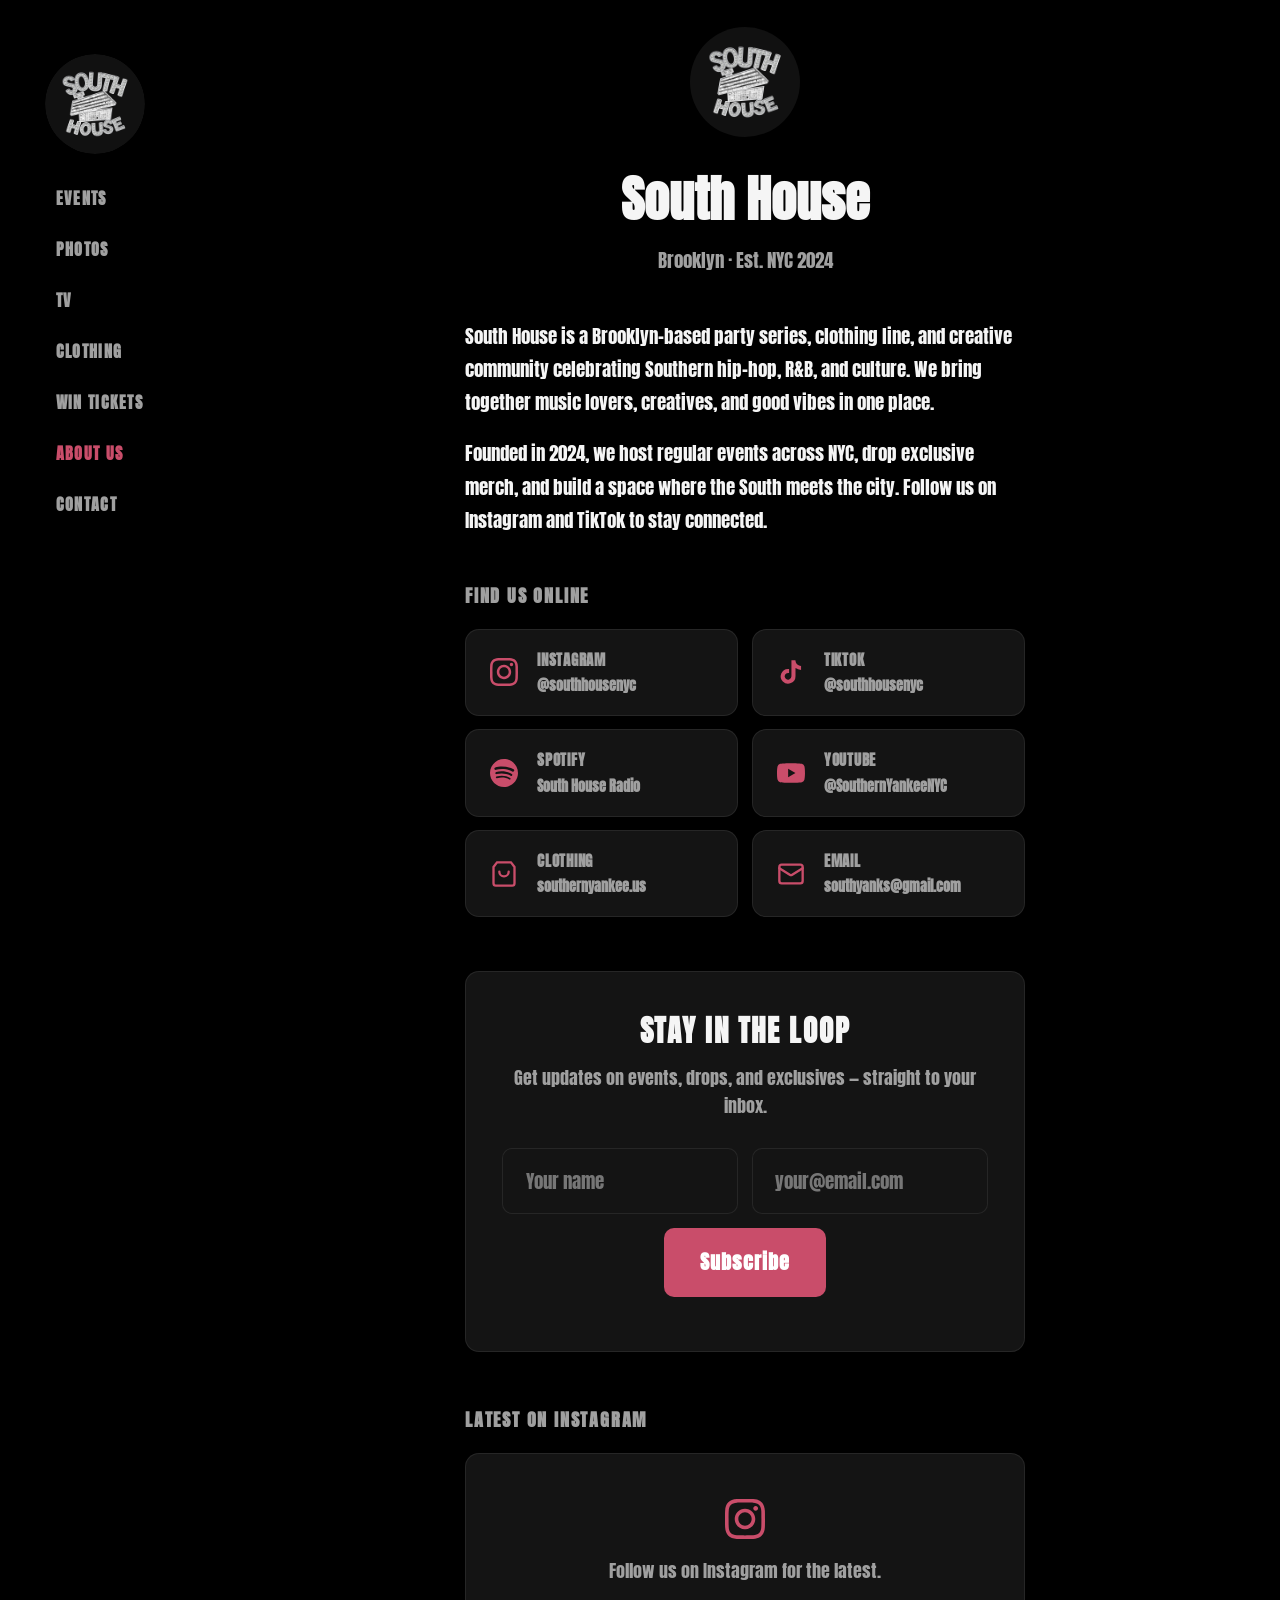
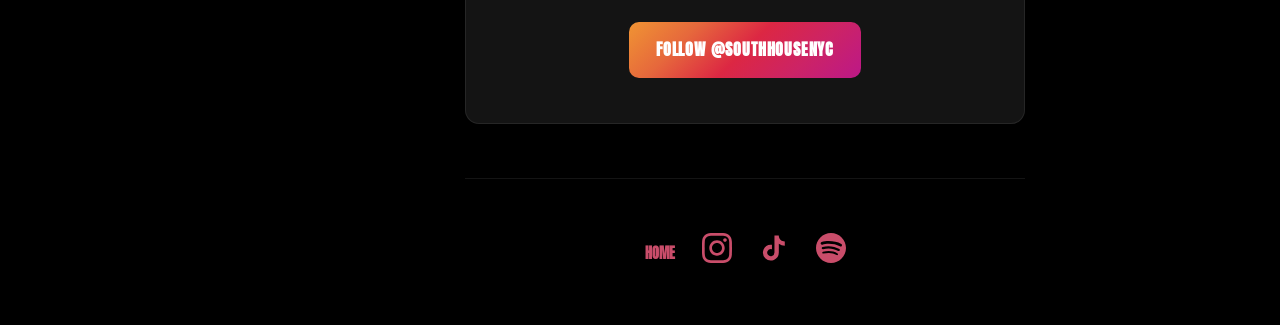
==== about.html @ 0a76943e "Add background video and working Instagram feed to about page" ====
<!DOCTYPE html>
<html lang="en">
<head>
  <meta charset="UTF-8">
  <meta name="viewport" content="width=device-width, initial-scale=1.0">
  <title>About Us — South House</title>
  <link rel="stylesheet" href="styles.css">
  <link rel="preconnect" href="https://fonts.googleapis.com">
  <link rel="preconnect" href="https://fonts.gstatic.com" crossorigin>
  <link href="https://fonts.googleapis.com/css2?family=Anton&display=swap" rel="stylesheet">
  <style>
    /* ── Video Background ── */
    #bg-video {
      position: fixed;
      top: 0;
      left: 0;
      width: 100%;
      height: 100%;
      object-fit: cover;
      z-index: -1;
      opacity: 0.4; /* Slightly dimmed for readability */
    }

    /* ── About page extras ─────────────────────────────────── */
    .about-hero {
      text-align: center;
      margin-bottom: 2.5rem;
    }

    .about-hero-logo {
      width: 110px;
      height: 110px;
      border-radius: 50%;
      object-fit: contain;
      background: #111;
      display: block;
      margin: 0 auto 1.25rem;
    }

    .about-hero-title {
      font-family: 'Anton', monospace;
      font-size: clamp(2rem, 6vw, 2.75rem);
      font-weight: 800;
      color: var(--text);
      margin: 0 0 0.35rem;
    }

    .about-hero-sub {
      font-size: 1.05rem;
      color: var(--text-muted);
      margin: 0;
    }

    /* Social links grid */
    .social-grid {
      display: grid;
      grid-template-columns: 1fr 1fr;
      gap: 0.75rem;
      margin-bottom: 2.5rem;
    }

    .social-card {
      display: flex;
      align-items: center;
      gap: 0.85rem;
      background: var(--card);
      border: 1px solid var(--border);
      border-radius: var(--radius);
      padding: 1rem 1.1rem;
      text-decoration: none;
      color: var(--text);
      transition: background 0.2s, border-color 0.2s, box-shadow 0.2s;
    }

    .social-card:hover {
      background: var(--card-hover);
      border-color: rgba(201, 77, 106, 0.3);
      box-shadow: var(--shadow-hover);
    }

    .social-card__icon {
      flex-shrink: 0;
      width: 36px;
      height: 36px;
      display: flex;
      align-items: center;
      justify-content: center;
      color: var(--accent);
    }

    .social-card__label {
      font-family: 'Anton', monospace;
      font-size: 0.85rem;
      font-weight: 800;
      letter-spacing: 0.05em;
      text-transform: uppercase;
      display: block;
      margin-bottom: 0.1rem;
    }

    .social-card__handle {
      font-size: 0.8rem;
      color: var(--text-muted);
      display: block;
    }

    /* About copy */
    .about-copy {
      margin-bottom: 2.5rem;
    }

    .about-copy p {
      font-size: 1.05rem;
      line-height: 1.75;
      color: var(--text);
      margin: 0 0 1rem;
    }

    /* Instagram feed section */
    .ig-section {
      margin-bottom: 3rem;
    }

    .ig-section-title {
      font-family: 'Anton', monospace;
      font-size: 1rem;
      font-weight: 700;
      text-transform: uppercase;
      letter-spacing: 0.1em;
      color: var(--text-muted);
      margin: 0 0 1rem;
    }

    /* Grid of Instagram post embeds */
    .ig-grid {
      display: grid;
      grid-template-columns: repeat(2, 1fr);
      gap: 1rem;
    }

    .ig-post-wrap {
      background: var(--card);
      border: 1px solid var(--border);
      border-radius: var(--radius);
      overflow: hidden;
      transition: box-shadow 0.2s, transform 0.15s;
    }

    .ig-post-wrap:hover {
      box-shadow: var(--shadow-hover);
      transform: translateY(-2px);
    }

    /* Instagram blockquote embed override */
    .ig-post-wrap .instagram-media {
      margin: 0 !important;
      min-width: unset !important;
      width: 100% !important;
      border: none !important;
      border-radius: 0 !important;
      box-shadow: none !important;
      background: transparent !important;
    }

    /* Fallback CTA if embeds don't load */
    .ig-fallback {
      display: flex;
      flex-direction: column;
      align-items: center;
      justify-content: center;
      gap: 1rem;
      padding: 2.5rem 1rem;
      text-align: center;
      background: var(--card);
      border: 1px solid var(--border);
      border-radius: var(--radius);
    }

    .ig-fallback p {
      color: var(--text-muted);
      font-size: 1rem;
      margin: 0;
    }

    .ig-follow-btn {
      display: inline-flex;
      align-items: center;
      gap: 0.5rem;
      background: linear-gradient(135deg, #f09433, #e6683c, #dc2743, #cc2366, #bc1888);
      color: #fff;
      font-family: 'Anton', monospace;
      font-size: 0.9rem;
      font-weight: 800;
      letter-spacing: 0.05em;
      text-transform: uppercase;
      text-decoration: none;
      padding: 0.85rem 1.5rem;
      border-radius: 10px;
      transition: opacity 0.2s, transform 0.15s;
    }

    .ig-follow-btn:hover {
      opacity: 0.9;
      transform: translateY(-1px);
    }

    @media (max-width: 500px) {
      .social-grid {
        grid-template-columns: 1fr;
      }
      .ig-grid {
        grid-template-columns: 1fr;
      }
    }
  </style>
</head>
<body>

  <video id="bg-video" autoplay muted loop playsinline>
    <source src="entrance-video-web.mp4" type="video/mp4">
  </video>

  <!-- ── MOBILE BOTTOM NAV ─────────────────────────────────── -->
  <nav class="mobile-nav" aria-label="Main navigation">
    <a href="events.html#tickets">EVENTS</a>
    <a href="https://www.southernyankee.us/" target="_blank" rel="noopener">PHOTOS</a>
    <a href="https://www.youtube.com/@SouthernYankeeNYC" target="_blank" rel="noopener">TV</a>
    <a href="https://www.southernyankee.us/shop" target="_blank" rel="noopener">CLOTHING</a>
    <a href="home.html">WIN TICKETS</a>
    <a href="about.html">ABOUT US</a>
    <a href="mailto:southyanks@gmail.com">CONTACT</a>
  </nav>

  <div class="layout">

    <!-- ── SIDEBAR (desktop) ─────────────────────────────────── -->
    <aside class="sidebar">
      <header class="logo-header">
        <a href="home.html" class="logo-spin-link" aria-label="South House">
          <span class="logo-face logo-front"><img src="assets/sh-logo-diamond.png" alt="" class="avatar" width="100" height="100" loading="lazy"></span>
          <span class="logo-face logo-back"><img src="assets/sh-logo-diamond.png" alt="" class="avatar" width="100" height="100" loading="lazy"></span>
        </a>
      </header>
      <nav class="side-nav">
        <a href="events.html#tickets">EVENTS</a>
        <a href="https://www.southernyankee.us/" target="_blank" rel="noopener">PHOTOS</a>
        <a href="https://www.youtube.com/@SouthernYankeeNYC" target="_blank" rel="noopener">TV</a>
        <a href="https://www.southernyankee.us/shop" target="_blank" rel="noopener">CLOTHING</a>
        <a href="home.html">WIN TICKETS</a>
        <a href="about.html" style="color:var(--accent)">ABOUT US</a>
        <a href="mailto:southyanks@gmail.com">CONTACT</a>
      </nav>
    </aside>

    <!-- ── MAIN CONTENT ──────────────────────────────────────── -->
    <div class="main-content">
      <main class="page">

        <!-- Hero -->
        <div class="about-hero">
          <img src="assets/sh-logo-diamond.png" alt="South House" class="about-hero-logo">
          <h1 class="about-hero-title">South House</h1>
          <p class="about-hero-sub">Brooklyn · Est. NYC 2024</p>
        </div>

        <!-- About copy -->
        <section class="about-copy">
          <p>South House is a Brooklyn-based party series, clothing line, and creative community celebrating Southern hip-hop, R&amp;B, and culture. We bring together music lovers, creatives, and good vibes in one place.</p>
          <p>Founded in 2024, we host regular events across NYC, drop exclusive merch, and build a space where the South meets the city. Follow us on Instagram and TikTok to stay connected.</p>
        </section>

        <!-- Social links -->
        <section class="ig-section">
          <h2 class="ig-section-title">Find Us Online</h2>
          <div class="social-grid">

            <a href="https://www.instagram.com/southhousenyc/" target="_blank" rel="noopener" class="social-card">
              <span class="social-card__icon">
                <svg viewBox="0 0 24 24" fill="currentColor" width="28" height="28"><path d="M12 2.163c3.204 0 3.584.012 4.85.07 3.252.148 4.771 1.691 4.919 4.919.058 1.265.069 1.645.069 4.849 0 3.205-.012 3.584-.069 4.849-.149 3.225-1.664 4.771-4.919 4.919-1.266.058-1.644.07-4.85.07-3.204 0-3.584-.012-4.849-.07-3.26-.149-4.771-1.699-4.919-4.92-.058-1.265-.07-1.644-.07-4.849 0-3.204.013-3.583.07-4.849.149-3.227 1.664-4.771 4.919-4.919 1.266-.057 1.645-.069 4.849-.069zm0-2.163c-3.259 0-3.667.014-4.947.072-4.358.2-6.78 2.618-6.98 6.98-.059 1.281-.073 1.689-.073 4.948 0 3.259.014 3.668.072 4.948.2 4.358 2.618 6.78 6.98 6.98 1.281.058 1.689.072 4.948.072 3.259 0 3.668-.014 4.948-.072 4.354-.2 6.782-2.618 6.979-6.98.059-1.28.073-1.689.073-4.948 0-3.259-.014-3.667-.072-4.947-.196-4.354-2.617-6.78-6.979-6.98-1.281-.059-1.69-.073-4.949-.073zm0 5.838c-3.403 0-6.162 2.759-6.162 6.162s2.759 6.163 6.162 6.163 6.162-2.759 6.162-6.163c0-3.403-2.759-6.162-6.162-6.162zm0 10.162c-2.209 0-4-1.79-4-4 0-2.209 1.791-4 4-4s4 1.791 4 4c0 2.21-1.791 4-4 4zm6.406-11.845c-.796 0-1.441.645-1.441 1.44s.645 1.44 1.441 1.44c.795 0 1.439-.645 1.439-1.44s-.644-1.44-1.439-1.44z"/></svg>
              </span>
              <span>
                <span class="social-card__label">Instagram</span>
                <span class="social-card__handle">@southhousenyc</span>
              </span>
            </a>

            <a href="https://www.tiktok.com/@southhousenyc" target="_blank" rel="noopener" class="social-card">
              <span class="social-card__icon">
                <svg viewBox="0 0 24 24" fill="currentColor" width="28" height="28"><path d="M19.59 6.69a4.83 4.83 0 0 1-3.77-4.25V2h-3.45v13.67a2.89 2.89 0 0 1-5.2 1.74 2.89 2.89 0 0 1 2.31-4.64 2.93 2.93 0 0 1 .88.13V9.4a6.84 6.84 0 0 0-1-.05A6.33 6.33 0 0 0 5 20.1a6.34 6.34 0 0 0 10.86-4.43v-7a8.16 8.16 0 0 0 4.77 1.52v-3.4a4.85 4.85 0 0 1-1-.1z"/></svg>
              </span>
              <span>
                <span class="social-card__label">TikTok</span>
                <span class="social-card__handle">@southhousenyc</span>
              </span>
            </a>

            <a href="https://open.spotify.com/playlist/2k4YPonD9Z8ZdRkotVb87u" target="_blank" rel="noopener" class="social-card">
              <span class="social-card__icon">
                <svg viewBox="0 0 24 24" fill="currentColor" width="28" height="28"><path d="M12 0C5.4 0 0 5.4 0 12s5.4 12 12 12 12-5.4 12-12S18.66 0 12 0zm5.521 17.34c-.24.359-.66.48-1.021.24-2.82-1.74-6.36-2.101-10.561-1.141-.418.122-.779-.179-.899-.539-.12-.421.18-.78.54-.9 4.56-1.021 8.52-.6 11.64 1.32.42.18.479.659.301 1.02zm1.44-3.3c-.301.42-.841.6-1.262.3-3.239-1.98-8.159-2.58-11.939-1.38-.479.12-1.02-.12-1.14-.6-.12-.48.12-1.021.6-1.141C9.6 9.9 15 10.561 18.72 12.84c.361.181.54.78.241 1.2zm.12-3.36C15.24 8.4 8.82 8.16 5.16 9.301c-.6.179-1.2-.181-1.38-.721-.18-.601.18-1.2.72-1.381 4.26-1.26 11.28-1.02 15.721 1.621.539.3.719 1.02.419 1.56-.299.421-1.02.599-1.559.3z"/></svg>
              </span>
              <span>
                <span class="social-card__label">Spotify</span>
                <span class="social-card__handle">South House Radio</span>
              </span>
            </a>

            <a href="https://www.youtube.com/@SouthernYankeeNYC" target="_blank" rel="noopener" class="social-card">
              <span class="social-card__icon">
                <svg viewBox="0 0 24 24" fill="currentColor" width="28" height="28"><path d="M23.498 6.186a3.016 3.016 0 0 0-2.122-2.136C19.505 3.545 12 3.545 12 3.545s-7.505 0-9.377.505A3.017 3.017 0 0 0 .502 6.186C0 8.07 0 12 0 12s0 3.93.502 5.814a3.016 3.016 0 0 0 2.122 2.136c1.871.505 9.376.505 9.376.505s7.505 0 9.377-.505a3.015 3.015 0 0 0 2.122-2.136C24 15.93 24 12 24 12s0-3.93-.502-5.814zM9.545 15.568V8.432L15.818 12l-6.273 3.568z"/></svg>
              </span>
              <span>
                <span class="social-card__label">YouTube</span>
                <span class="social-card__handle">@SouthernYankeeNYC</span>
              </span>
            </a>

            <a href="https://www.southernyankee.us/shop" target="_blank" rel="noopener" class="social-card">
              <span class="social-card__icon">
                <svg viewBox="0 0 24 24" fill="currentColor" width="28" height="28"><path d="M6 2 3 6v14a2 2 0 0 0 2 2h14a2 2 0 0 0 2-2V6l-3-4zm0 0h12M16 10a4 4 0 0 1-8 0" stroke="currentColor" stroke-width="2" stroke-linecap="round" stroke-linejoin="round" fill="none"/></svg>
              </span>
              <span>
                <span class="social-card__label">Clothing</span>
                <span class="social-card__handle">southernyankee.us</span>
              </span>
            </a>

            <a href="mailto:southyanks@gmail.com" class="social-card">
              <span class="social-card__icon">
                <svg viewBox="0 0 24 24" fill="none" stroke="currentColor" stroke-width="2" stroke-linecap="round" stroke-linejoin="round" width="28" height="28"><rect width="20" height="16" x="2" y="4" rx="2"/><path d="m22 7-8.97 5.7a1.94 1.94 0 0 1-2.06 0L2 7"/></svg>
              </span>
              <span>
                <span class="social-card__label">Email</span>
                <span class="social-card__handle">southyanks@gmail.com</span>
              </span>
            </a>

          </div>
        </section>

        <!-- Email Signup for Updates -->
        <section class="about-signup-section">
          <h2 class="about-signup-title">Stay in the Loop</h2>
          <p class="about-signup-text">Get updates on events, drops, and exclusives — straight to your inbox.</p>
          <form class="about-signup-form" id="aboutSignupForm" novalidate>
            <div class="about-signup-row">
              <input class="signup-input" type="text" id="about-name" name="name" placeholder="Your name" required autocomplete="name">
              <input class="signup-input" type="email" id="about-email" name="email" placeholder="your@email.com" required autocomplete="email">
              <button class="signup-submit about-signup-btn" type="submit">Subscribe</button>
            </div>
          </form>
          <div id="about-signup-msg" role="alert" aria-live="polite" style="margin-top:1rem; font-size:1rem; font-weight:700; text-align:center;"></div>
        </section>

        <!-- Instagram Feed -->
        <section class="ig-section">
          <h2 class="ig-section-title">Latest on Instagram</h2>
          <div id="ig-feed-container">
            <!-- SnapWidget Embed -->
            <script src="https://snapwidget.com/js/snapwidget.js"></script>
            <iframe src="https://snapwidget.com/embed/1089201" class="snapwidget-widget" allowtransparency="true" frameborder="0" scrolling="no" style="border:none; overflow:hidden; width:100%; "></iframe>
          </div>
        </section>

        <footer class="about" id="about">
          <div class="footer-logos">
            <a href="home.html" class="footer-logo" aria-label="Home">
              <span style="font-family: 'Anton', monospace; font-size: 0.8rem; font-weight: 800;">HOME</span>
            </a>
            <a href="https://www.instagram.com/southhousenyc/?hl=en" class="footer-logo" target="_blank" rel="noopener" aria-label="Instagram @southhousenyc">
              <svg viewBox="0 0 24 24" fill="currentColor" width="30" height="30" aria-hidden="true"><path d="M12 2.163c3.204 0 3.584.012 4.85.07 3.252.148 4.771 1.691 4.919 4.919.058 1.265.069 1.645.069 4.849 0 3.205-.012 3.584-.069 4.849-.149 3.225-1.664 4.771-4.919 4.919-1.266.058-1.644.07-4.85.07-3.204 0-3.584-.012-4.849-.07-3.26-.149-4.771-1.699-4.919-4.92-.058-1.265-.07-1.644-.07-4.849 0-3.204.013-3.583.07-4.849.149-3.227 1.664-4.771 4.919-4.919 1.266-.057 1.645-.069 4.849-.069zm0-2.163c-3.259 0-3.667.014-4.947.072-4.358.2-6.78 2.618-6.98 6.98-.059 1.281-.073 1.689-.073 4.948 0 3.259.014 3.668.072 4.948.2 4.358 2.618 6.78 6.98 6.98 1.281.058 1.689.072 4.948.072 3.259 0 3.668-.014 4.948-.072 4.354-.2 6.782-2.618 6.979-6.98.059-1.28.073-1.689.073-4.948 0-3.259-.014-3.667-.072-4.947-.196-4.354-2.617-6.78-6.979-6.98-1.281-.059-1.69-.073-4.949-.073zm0 5.838c-3.403 0-6.162 2.759-6.162 6.162s2.759 6.163 6.162 6.163 6.162-2.759 6.162-6.163c0-3.403-2.759-6.162-6.162-6.162zm0 10.162c-2.209 0-4-1.79-4-4 0-2.209 1.791-4 4-4s4 1.791 4 4c0 2.21-1.791 4-4 4zm6.406-11.845c-.796 0-1.441.645-1.441 1.44s.645 1.44 1.441 1.44c.795 0 1.439-.645 1.439-1.44s-.644-1.44-1.439-1.44z"/></svg>
            </a>
            <a href="https://www.tiktok.com/@southhousenyc" class="footer-logo" target="_blank" rel="noopener" aria-label="TikTok @southhousenyc">
              <svg viewBox="0 0 24 24" fill="currentColor" width="30" height="30" aria-hidden="true"><path d="M19.59 6.69a4.83 4.83 0 0 1-3.77-4.25V2h-3.45v13.67a2.89 2.89 0 0 1-5.2 1.74 2.89 2.89 0 0 1 2.31-4.64 2.93 2.93 0 0 1 .88.13V9.4a6.84 6.84 0 0 0-1-.05A6.33 6.33 0 0 0 5 20.1a6.34 6.34 0 0 0 10.86-4.43v-7a8.16 8.16 0 0 0 4.77 1.52v-3.4a4.85 4.85 0 0 1-1-.1z"/></svg>
            </a>
            <a href="https://open.spotify.com/playlist/2k4YPonD9Z8ZdRkotVb87u" class="footer-logo" target="_blank" rel="noopener" aria-label="South House Radio on Spotify">
              <svg viewBox="0 0 24 24" fill="currentColor" width="30" height="30" aria-hidden="true"><path d="M12 0C5.4 0 0 5.4 0 12s5.4 12 12 12 12-5.4 12-12S18.66 0 12 0zm5.521 17.34c-.24.359-.66.48-1.021.24-2.82-1.74-6.36-2.101-10.561-1.141-.418.122-.779-.179-.899-.539-.12-.421.18-.78.54-.9 4.56-1.021 8.52-.6 11.64 1.32.42.18.479.659.301 1.02zm1.44-3.3c-.301.42-.841.6-1.262.3-3.239-1.98-8.159-2.58-11.939-1.38-.479.12-1.02-.12-1.14-.6-.12-.48.12-1.021.6-1.141C9.6 9.9 15 10.561 18.72 12.84c.361.181.54.78.241 1.2zm.12-3.36C15.24 8.4 8.82 8.16 5.16 9.301c-.6.179-1.2-.181-1.38-.721-.18-.601.18-1.2.72-1.381 4.26-1.26 11.28-1.02 15.721 1.621.539.3.719 1.02.419 1.56-.299.421-1.02.599-1.559.3z"/></svg>
            </a>
          </div>
        </footer>

      </main>
    </div>
  </div>

  <script>
    // Instagram feed — static fallback for GitHub Pages preview
    // TODO: Replace with SnapWidget embed or Netlify function when ready
    (function loadIgFeed() {
      const container = document.getElementById('ig-feed-container');
      container.innerHTML = `
        <div class="ig-fallback">
          <svg viewBox="0 0 24 24" fill="currentColor" width="40" height="40" style="color:#c94d6a"><path d="M12 2.163c3.204 0 3.584.012 4.85.07 3.252.148 4.771 1.691 4.919 4.919.058 1.265.069 1.645.069 4.849 0 3.205-.012 3.584-.069 4.849-.149 3.225-1.664 4.771-4.919 4.919-1.266.058-1.644.07-4.85.07-3.204 0-3.584-.012-4.849-.07-3.26-.149-4.771-1.699-4.919-4.92-.058-1.265-.07-1.644-.07-4.849 0-3.204.013-3.583.07-4.849.149-3.227 1.664-4.771 4.919-4.919 1.266-.057 1.645-.069 4.849-.069zm0-2.163c-3.259 0-3.667.014-4.947.072-4.358.2-6.78 2.618-6.98 6.98-.059 1.281-.073 1.689-.073 4.948 0 3.259.014 3.668.072 4.948.2 4.358 2.618 6.78 6.98 6.98 1.281.058 1.689.072 4.948.072 3.259 0 3.668-.014 4.948-.072 4.354-.2 6.782-2.618 6.979-6.98.059-1.28.073-1.689.073-4.948 0-3.259-.014-3.667-.072-4.947-.196-4.354-2.617-6.78-6.979-6.98-1.281-.059-1.69-.073-4.949-.073zm0 5.838c-3.403 0-6.162 2.759-6.162 6.162s2.759 6.163 6.162 6.163 6.162-2.759 6.162-6.163c0-3.403-2.759-6.162-6.162-6.162zm0 10.162c-2.209 0-4-1.79-4-4 0-2.209 1.791-4 4-4s4 1.791 4 4c0 2.21-1.791 4-4 4zm6.406-11.845c-.796 0-1.441.645-1.441 1.44s.645 1.44 1.441 1.44c.795 0 1.439-.645 1.439-1.44s-.644-1.44-1.439-1.44z"/></svg>
          <p>Follow us on Instagram for the latest.</p>
          <a href="https://www.instagram.com/southhousenyc/" target="_blank" rel="noopener" class="ig-follow-btn">
            Follow @southhousenyc
          </a>
        </div>`;
    })();

    // About page signup form
    document.getElementById('aboutSignupForm').addEventListener('submit', async function(e) {
      e.preventDefault();
      const msg = document.getElementById('about-signup-msg');
      const btn = this.querySelector('button[type="submit"]');
      const name = document.getElementById('about-name').value.trim();
      const email = document.getElementById('about-email').value.trim();

      if (!name || !email) {
        msg.style.color = '#e06b88';
        msg.textContent = 'Please fill in both fields.';
        return;
      }

      btn.disabled = true;
      btn.textContent = 'Subscribing...';

      try {
        await fetch('https://script.google.com/macros/s/AKfycbx4lPtdO5sRImBPwfnjc8dI8SnS2dcSHTxw1yocfUJyFleJ8Kq52XXAyGiWaW3pkHuRgw/exec', {
          method: 'POST',
          mode: 'no-cors',
          headers: { 'Content-Type': 'application/json' },
          body: JSON.stringify({ name, email, type: 'Newsletter' })
        });
        
        msg.style.color = '#4ade80';
        msg.textContent = "You're on the list! Thanks for subscribing.";
        this.reset();
        btn.textContent = 'Done!';
      } catch (err) {
        console.error(err);
        msg.style.color = '#e06b88';
        msg.textContent = 'Something went wrong. Please try again.';
        btn.disabled = false;
        btn.textContent = 'Subscribe';
      }
    });
  </script>

</body>
</html>
---- styles.css ----
@import url('https://fonts.googleapis.com/css2?family=Anton&display=swap');

/* ============================================================
   SOUTH HOUSE — Global Design System
   ============================================================ */

:root {
  --bg: #000;
  --card: #141414;
  --card-hover: #1e1e1e;
  --text: #f5f5f5;
  --text-muted: #a0a0a0;
  --accent: #c94d6a;
  --accent-hover: #e06b88;
  --border: rgba(255, 255, 255, 0.08);
  --radius: 14px;
  --shadow: 0 2px 12px rgba(0, 0, 0, 0.3);
  --shadow-hover: 0 6px 24px rgba(201, 77, 106, 0.2);

  /* Sidebar dimensions — single source of truth */
  --sidebar-w: 190px;
  --icon-size: 48px;
  --nav-label-size: 0.75rem;

  /* Mobile bottom bar height */
  --mobile-bar-h: 80px;
}

* { box-sizing: border-box; }

html {
  font-size: 18px;           /* base bump: was 16px */
  -webkit-font-smoothing: antialiased;
}

body {
  margin: 0;
  min-height: 100vh;
  font-family: 'Anton', monospace;
  background: var(--bg);
  color: var(--text);
  line-height: 1.6;
  /* Mobile: no left padding (sidebar is at bottom) */
  padding: 1.5rem 1rem calc(var(--mobile-bar-h) + 1.5rem);
}

/* ============================================================
   LAYOUT — Desktop: sidebar left | Mobile: bottom bar
   ============================================================ */

.layout {
  display: flex;
  gap: 0;
  max-width: none;
}

/* ── Sidebar (desktop only) ── */
.sidebar {
  display: none;            /* hidden on mobile */
  flex-shrink: 0;
  width: var(--sidebar-w);
  padding: 1.5rem 0 2rem 1rem;
  position: sticky;
  top: 0;
  height: 100vh;
  overflow-y: auto;
  scrollbar-width: none;
}
.sidebar::-webkit-scrollbar { display: none; }

/* ── Main content area ── */
.main-content {
  flex: 1;
  min-width: 0;
  padding: 0 1rem;
}

/* ── Page content max-width ── */
.page {
  max-width: 560px;
  margin: 0 auto;
}

/* ============================================================
   LOGO / SPINNING HEADER
   ============================================================ */

.logo-header {
  margin-bottom: 1.25rem;
}

.logo-header .logo-spin-link {
  display: block;
  width: 100px;
  height: 100px;
  text-decoration: none;
  position: relative;
  border-radius: 50%;
  overflow: hidden;
}

.logo-header .logo-face {
  position: absolute;
  top: 0; left: 0;
  width: 100px;
  height: 100px;
  border-radius: 50%;
  overflow: hidden;
}

.logo-header .logo-front  { z-index: 2; }
.logo-header .logo-back   { display: none; }
.logo-header .logo-face .avatar { display: block; width: 100%; height: 100%; }

/* Animation removed as requested */

/* ============================================================
   SIDEBAR NAV — Desktop (Icons Removed)
   ============================================================ */

.side-nav {
  display: flex;
  flex-direction: column;
  gap: 0.4rem;
  width: 100%;
}

.side-nav a {
  display: block;
  font-family: 'Anton', monospace;
  font-size: 0.9rem;
  font-weight: 700;
  letter-spacing: 0.08em;
  text-transform: uppercase;
  color: var(--text-muted);
  text-decoration: none;
  padding: 0.5rem 0.6rem;
  transition: color 0.2s, transform 0.1s;
}

.side-nav a:hover {
  color: var(--accent);
  transform: translateX(3px);
}

/* Hide the icons globally in navigation */
.side-nav a img,
.mobile-nav a img {
  display: none !important;
}

/* ============================================================
   MOBILE BOTTOM NAV BAR (Icons Removed)
   ============================================================ */

.mobile-nav {
  display: flex;                /* visible on mobile */
  position: fixed;
  bottom: 0;
  left: 0;
  right: 0;
  height: 60px; /* Reduced height for text-only */
  background: #0a0a0a;
  border-top: 1px solid var(--border);
  z-index: 100;
  overflow-x: auto;
  overflow-y: hidden;
  justify-content: space-around;
  align-items: center;
}

.mobile-nav a {
  display: flex;
  flex-direction: column;
  align-items: center;
  justify-content: center;
  flex: 1 1 auto;
  padding: 0 5px;
  color: var(--text-muted);
  text-decoration: none;
  font-family: 'Anton', monospace;
  font-size: 0.6rem;
  font-weight: 800;
  letter-spacing: 0.05em;
  text-transform: uppercase;
  transition: color 0.2s;
}

/* no hover states on nav */

/* ============================================================
   TYPOGRAPHY
   ============================================================ */

.avatar {
  display: block;
  width: 100px;
  height: 100px;
  margin: 0;
  border-radius: 50%;
  object-fit: contain;
  box-shadow: var(--shadow);
  background: #111;
}

.title {
  font-family: 'Anton', monospace;
  font-size: clamp(2rem, 6vw, 2.75rem);
  font-weight: 800;
  margin: 0 0 0.2em;
  letter-spacing: -0.01em;
  color: var(--text);
  text-align: center;
}

.tagline {
  margin: 0;
  font-size: 1.1rem;
  color: var(--text-muted);
  font-weight: 500;
  text-align: center;
}

.profile {
  text-align: center;
  margin-top: 0.5rem;
  margin-bottom: 2rem;
}

.section-title {
  font-family: 'Anton', monospace;
  font-size: 1rem;
  font-weight: 700;
  text-transform: uppercase;
  letter-spacing: 0.1em;
  color: var(--text-muted);
  margin: 0 0 0.75rem;
  padding-left: 2px;
}

/* ============================================================
   SECTION / CARDS
   ============================================================ */

.section {
  margin-bottom: 2rem;
}

.event-flyer-link {
  display: block;
  width: 100%;
  max-width: 480px;
  margin: 0 auto;
  border-radius: var(--radius);
  overflow: hidden;
  border: 1px solid var(--border);
  box-shadow: var(--shadow);
  transition: box-shadow 0.2s, transform 0.15s;
}

.event-flyer-link:hover {
  box-shadow: var(--shadow-hover);
  transform: translateY(-2px);
}

.event-flyer-img {
  display: block;
  width: 100% !important;
  max-width: 100% !important;
  height: auto !important;
  vertical-align: middle;
}

/* Past events dropdown */
.past-events-dropdown {
  margin-bottom: 2rem;
}

.past-events-summary {
  font-family: 'Anton', monospace;
  font-size: 1rem;
  font-weight: 700;
  text-transform: uppercase;
  letter-spacing: 0.1em;
  color: var(--text-muted);
  padding: 0.5rem 0;
  cursor: pointer;
  list-style: none;
  user-select: none;
}

.past-events-summary::-webkit-details-marker { display: none; }

.past-events-summary::after {
  content: ' ▼';
  font-size: 0.7rem;
  opacity: 0.7;
}

.past-events-dropdown[open] .past-events-summary::after { content: ' ▲'; }
.past-events-summary:hover { color: var(--text); }

.past-events-content {
  margin-top: 0.5rem;
}

/* Link cards */
.link-card {
  display: block;
  background: var(--card);
  color: var(--text);
  text-decoration: none;
  padding: 1.1rem 1.4rem;
  border-radius: var(--radius);
  border: 1px solid var(--border);
  box-shadow: var(--shadow);
  margin-bottom: 0.75rem;
  transition: background 0.2s, box-shadow 0.2s, border-color 0.2s, transform 0.15s;
}

.link-card:hover {
  background: var(--card-hover);
  border-color: rgba(139, 41, 66, 0.2);
  box-shadow: var(--shadow-hover);
  transform: translateY(-1px);
}

.link-card:active { transform: translateY(0); }

.link-label {
  display: block;
  font-weight: 700;
  font-size: 1.1rem;
  margin-bottom: 0.2rem;
}

.link-handle,
.link-meta {
  display: block;
  font-size: 0.95rem;
  color: var(--text-muted);
  font-weight: 500;
}

.link-cta {
  display: inline-block;
  margin-top: 0.4rem;
  font-size: 0.9rem;
  font-weight: 700;
  color: var(--accent);
}

/* Social footer */
.social-links { margin-bottom: 2rem; }

.about {
  margin-top: 2rem;
  padding-top: 1.5rem;
  border-top: 1px solid var(--border);
  text-align: center;
}

.about p {
  margin: 0 0 0.5rem;
  font-size: 1rem;
  color: var(--text-muted);
  max-width: 38ch;
  margin-left: auto;
  margin-right: auto;
}

.about .contact { margin-top: 0.75rem; font-size: 0.95rem; }
.about a { color: var(--accent); font-weight: 500; text-decoration: none; }
.about a:hover { text-decoration: underline; }

.footer-logos {
  display: flex;
  justify-content: center;
  align-items: center;
  gap: 1.5rem;
  margin-top: 1.5rem;
}

.footer-logo {
  display: inline-block;
  color: var(--text);
  transition: transform 0.2s, color 0.2s;
}

.footer-logo:hover {
  color: var(--accent);
  transform: scale(1.1);
  text-decoration: none;
}

/* ============================================================
   SIGNUP PAGE
   ============================================================ */

.signup-wrap {
  width: 100%;
  max-width: 400px;
  margin: 0 auto;
  text-align: center;
  padding-top: 1rem;
}

.signup-back {
  display: inline-block;
  color: var(--text-muted);
  font-size: 1rem;
  text-decoration: none;
  margin-bottom: 2rem;
  transition: color 0.2s;
}

.signup-back:hover { color: var(--accent); }

.signup-logo {
  display: block;
  margin: 0 auto 1.25rem;
  border-radius: 50%;
  object-fit: contain;
  background: #111;
}

.signup-title {
  font-family: 'Anton', monospace;
  font-size: 2rem;
  font-weight: 800;
  color: var(--text);
  margin: 0 0 0.5rem;
}

.signup-text {
  color: var(--text-muted);
  font-size: 1.05rem;
  margin: 0 0 1.75rem;
}

.signup-form { text-align: left; }

.signup-label {
  display: block;
  font-size: 0.9rem;
  font-weight: 700;
  color: var(--text-muted);
  margin-bottom: 0.5rem;
  letter-spacing: 0.05em;
  text-transform: uppercase;
}

.signup-input {
  width: 100%;
  padding: 1rem 1.25rem;
  font-size: 1.05rem;
  font-family: inherit;
  color: var(--text);
  background: var(--card);
  border: 1px solid var(--border);
  border-radius: 10px;
  margin-bottom: 1rem;
  box-sizing: border-box;
}

.signup-input::placeholder { color: var(--text-muted); opacity: 0.7; }
.signup-input:focus { outline: none; border-color: var(--accent); }

.signup-submit {
  width: 100%;
  padding: 1.1rem 2rem;
  font-family: 'Anton', monospace;
  font-size: 1.1rem;
  font-weight: 800;
  color: #fff;
  background: var(--accent);
  border: none;
  border-radius: 10px;
  cursor: pointer;
  transition: background 0.2s, transform 0.15s;
  letter-spacing: 0.05em;
}

.signup-submit:hover {
  background: var(--accent-hover);
  transform: translateY(-1px);
}

/* ============================================================
   ABOUT PAGE
   ============================================================ */

.about-page-content { margin-top: 0.5rem; }

.about-page-text {
  font-size: 1.15rem;
  line-height: 1.75;
  color: var(--text);
  margin: 0;
  max-width: 44ch;
}

/* ============================================================
   EVENTS CMS INTEGRATION
   ============================================================ */

/* Featured event card */
.event-card-featured {
  display: block;
  background: var(--card);
  border: 1px solid var(--border);
  border-radius: var(--radius);
  box-shadow: var(--shadow);
  overflow: hidden;
  text-decoration: none;
  color: inherit;
  transition: box-shadow 0.2s, transform 0.15s;
  margin-bottom: 1.25rem;
}

.event-card-featured:hover {
  box-shadow: var(--shadow-hover);
  transform: translateY(-2px);
}

.event-card-featured__image {
  width: 100%;
  height: auto;
  display: block;
}

.event-card-featured__body { padding: 1.4rem; }

.event-card-featured__title {
  font-size: 1.4rem;
  font-weight: 700;
  margin: 0 0 0.5rem;
  color: var(--text);
}

.event-card-featured__meta {
  font-size: 1rem;
  color: var(--text-muted);
  margin-bottom: 0.75rem;
}

.event-card-featured__description {
  font-size: 1.05rem;
  line-height: 1.65;
  color: var(--text);
  margin-bottom: 1rem;
}

.event-card-featured__cta {
  display: inline-block;
  font-size: 1rem;
  font-weight: 700;
  color: var(--accent);
}

/* Archive event card */
.event-card-archive {
  display: flex;
  gap: 1rem;
  align-items: flex-start;
  background: var(--card);
  border: 1px solid var(--border);
  border-radius: var(--radius);
  padding: 1rem;
  text-decoration: none;
  color: inherit;
  transition: background 0.2s, box-shadow 0.2s, transform 0.15s;
  margin-bottom: 0.75rem;
}

.event-card-archive:hover {
  background: var(--card-hover);
  box-shadow: var(--shadow-hover);
  transform: translateY(-1px);
}

.event-card-archive__thumbnail {
  width: 72px;
  height: 72px;
  flex-shrink: 0;
  border-radius: 8px;
  object-fit: cover;
}

.event-card-archive__content {
  flex: 1;
  min-width: 0;
}

.event-card-archive__title {
  font-size: 1.05rem;
  font-weight: 700;
  margin: 0 0 0.3rem;
  color: var(--text);
}

.event-card-archive__meta {
  font-size: 0.9rem;
  color: var(--text-muted);
}

/* Loading shimmer */
.event-card--loading {
  background: linear-gradient(90deg, var(--card) 0%, var(--card-hover) 50%, var(--card) 100%);
  background-size: 200% 100%;
  animation: shimmer 1.5s infinite;
  border: 1px solid var(--border);
  border-radius: var(--radius);
  padding: 2rem;
  text-align: center;
  color: var(--text-muted);
  font-size: 1rem;
  pointer-events: none;
}

@keyframes shimmer {
  0%   { background-position: 200% 0; }
  100% { background-position: -200% 0; }
}

/* ============================================================
   RESPONSIVE — Desktop (≥ 700px): show sidebar, hide mobile bar
   ============================================================ */

@media (min-width: 700px) {
  body {
    padding: 1.5rem 1.5rem 3rem;
  }

  .layout {
    gap: 1.5rem;
    align-items: flex-start;
  }

  /* Show sidebar, hide mobile bar */
  .sidebar {
    display: block;
  }

  .mobile-nav {
    display: none;
  }

  .main-content {
    padding: 0 1.5rem 0 0;
  }
}

/* ============================================================
   RESPONSIVE — Large desktop (≥ 1100px): wider sidebar
   ============================================================ */

@media (min-width: 1100px) {
  :root {
    --sidebar-w: 210px;
    --icon-size: 54px;
    --nav-label-size: 0.8rem;
  }
}

/* ============================================================
   SLOTS PAGE EXTRAS
   ============================================================ */

.slots-tagline {
  font-family: 'Anton', monospace;
  font-size: 1rem;
  color: var(--text-muted);
  text-align: center;
  margin: -0.75rem 0 1.5rem;
  letter-spacing: 0.04em;
}

.reel-logo {
  width: 80%;
  object-fit: contain;
  display: block;
  margin: 0 auto;
}


/* -- Instagram Photo Grid (dynamic feed) ----------------------------------- */
.ig-photo-grid {
  display: grid;
  grid-template-columns: repeat(3, 1fr);
  gap: 0.5rem;
}

.ig-photo-card {
  position: relative;
  display: block;
  aspect-ratio: 1 / 1;
  overflow: hidden;
  border-radius: 8px;
  background: #111;
  text-decoration: none;
}

.ig-photo-card img {
  width: 100%;
  height: 100%;
  object-fit: cover;
  display: block;
  transition: transform 0.3s ease;
}

.ig-photo-card:hover img { transform: scale(1.04); }

.ig-photo-overlay {
  position: absolute;
  inset: 0;
  background: rgba(0,0,0,0.6);
  opacity: 0;
  transition: opacity 0.25s ease;
  display: flex;
  align-items: flex-end;
  padding: 0.75rem;
}

.ig-photo-card:hover .ig-photo-overlay { opacity: 1; }

.ig-photo-caption {
  font-family: "Anton", monospace;
  font-size: 0.72rem;
  color: #fff;
  line-height: 1.4;
  display: -webkit-box;
  -webkit-line-clamp: 3;
  -webkit-box-orient: vertical;
  overflow: hidden;
}

@media (max-width: 600px) {
  .ig-photo-grid { grid-template-columns: repeat(2, 1fr); }
}

/* ── About Page Signup Section ────────────────────────────── */
.about-signup-section {
  margin: 3rem 0;
  padding: 2rem;
  background: var(--card);
  border: 1px solid var(--border);
  border-radius: var(--radius);
  text-align: center;
}
.about-signup-title {
  font-size: clamp(1.2rem, 3vw, 1.6rem);
  font-weight: 800;
  text-transform: uppercase;
  letter-spacing: 0.06em;
  margin: 0 0 0.5rem;
  color: var(--text);
}
.about-signup-text {
  color: var(--text-muted);
  font-size: clamp(0.9rem, 2vw, 1rem);
  margin: 0 0 1.5rem;
}
.about-signup-row {
  display: flex;
  gap: 0.75rem;
  flex-wrap: wrap;
  justify-content: center;
  align-items: center;
}
.about-signup-row .signup-input {
  flex: 1 1 180px;
  max-width: 260px;
  margin-bottom: 0;
}
.about-signup-btn {
  flex-shrink: 0;
  white-space: nowrap;
  width: auto;
}
@media (max-width: 600px) {
  .about-signup-row {
    flex-direction: column;
    align-items: stretch;
  }
  .about-signup-row .signup-input,
  .about-signup-btn {
    max-width: 100%;
    width: 100%;
  }
}

/* ── About Page Social Cards ────────────────────────────────── */
.social-grid {
  display: grid;
  grid-template-columns: repeat(2, 1fr);
  gap: 0.75rem;
  margin-bottom: 2rem;
}
.social-card {
  display: flex;
  align-items: center;
  gap: 0.85rem;
  background: var(--card);
  border: 1px solid var(--border);
  border-radius: var(--radius);
  padding: 1rem 1.1rem;
  text-decoration: none;
  color: var(--text);
  transition: background 0.2s, box-shadow 0.2s, transform 0.15s;
}
.social-card:hover {
  background: var(--card-hover);
  box-shadow: var(--shadow-hover);
  transform: translateY(-1px);
}
.social-card__icon {
  flex-shrink: 0;
  color: var(--accent);
  display: flex;
  align-items: center;
}
.social-card__label {
  display: block;
  font-size: 0.8rem;
  font-weight: 700;
  text-transform: uppercase;
  letter-spacing: 0.06em;
  color: var(--text-muted);
}
.social-card__handle {
  display: block;
  font-size: 0.95rem;
  font-weight: 600;
  color: var(--text);
}
.ig-section { margin-bottom: 2rem; }
.ig-section-title {
  font-size: 1rem;
  font-weight: 700;
  text-transform: uppercase;
  letter-spacing: 0.1em;
  color: var(--text-muted);
  margin: 0 0 1rem;
}
.ig-fallback {
  background: var(--card);
  border: 1px solid var(--border);
  border-radius: var(--radius);
  padding: 2.5rem 1.5rem;
  text-align: center;
}
.ig-fallback p {
  color: var(--text-muted);
  font-size: 1rem;
  margin: 0.75rem 0;
}
.ig-follow-btn {
  display: inline-block;
  margin-top: 1rem;
  padding: 0.75rem 1.5rem;
  background: var(--accent);
  color: #fff;
  border-radius: 8px;
  text-decoration: none;
  font-weight: 700;
  font-size: 0.95rem;
  transition: background 0.2s;
}
.ig-follow-btn:hover { background: var(--accent-hover); }
@media (max-width: 600px) {
  .social-grid { grid-template-columns: 1fr; }
}
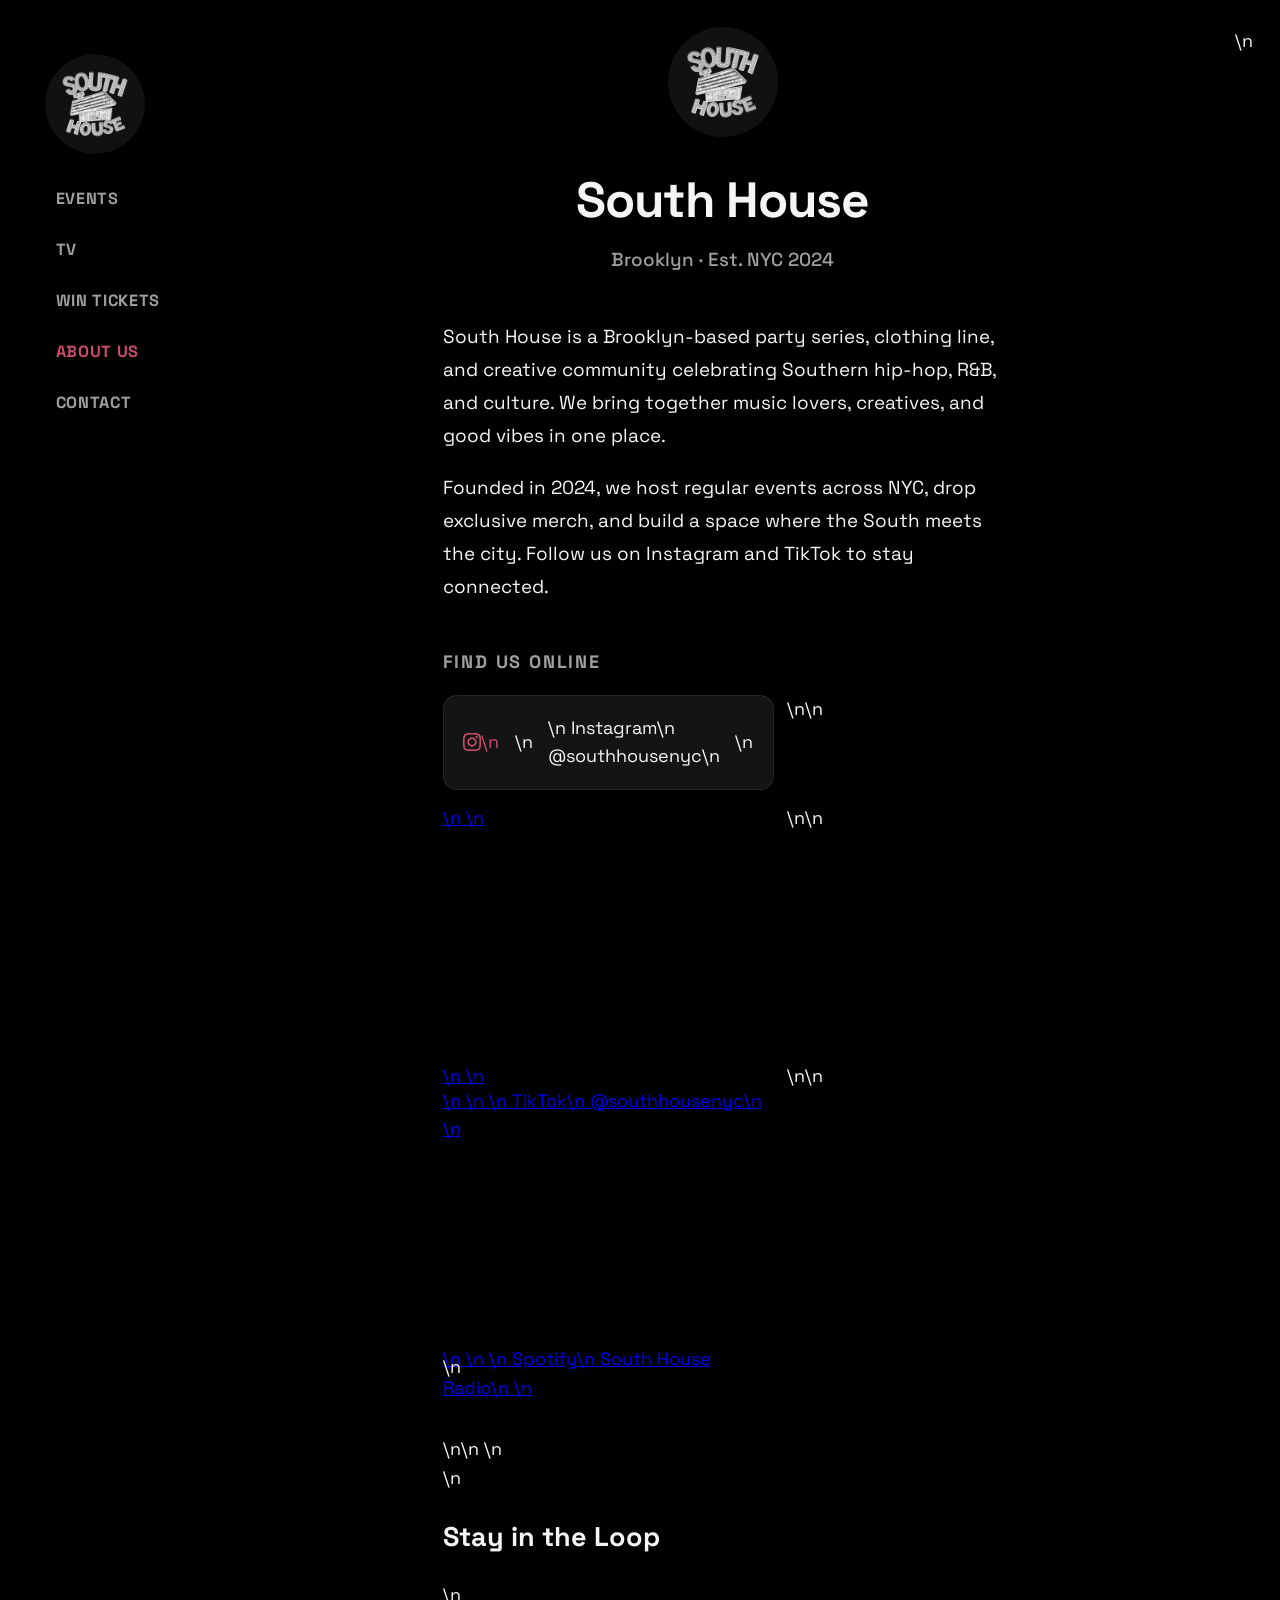
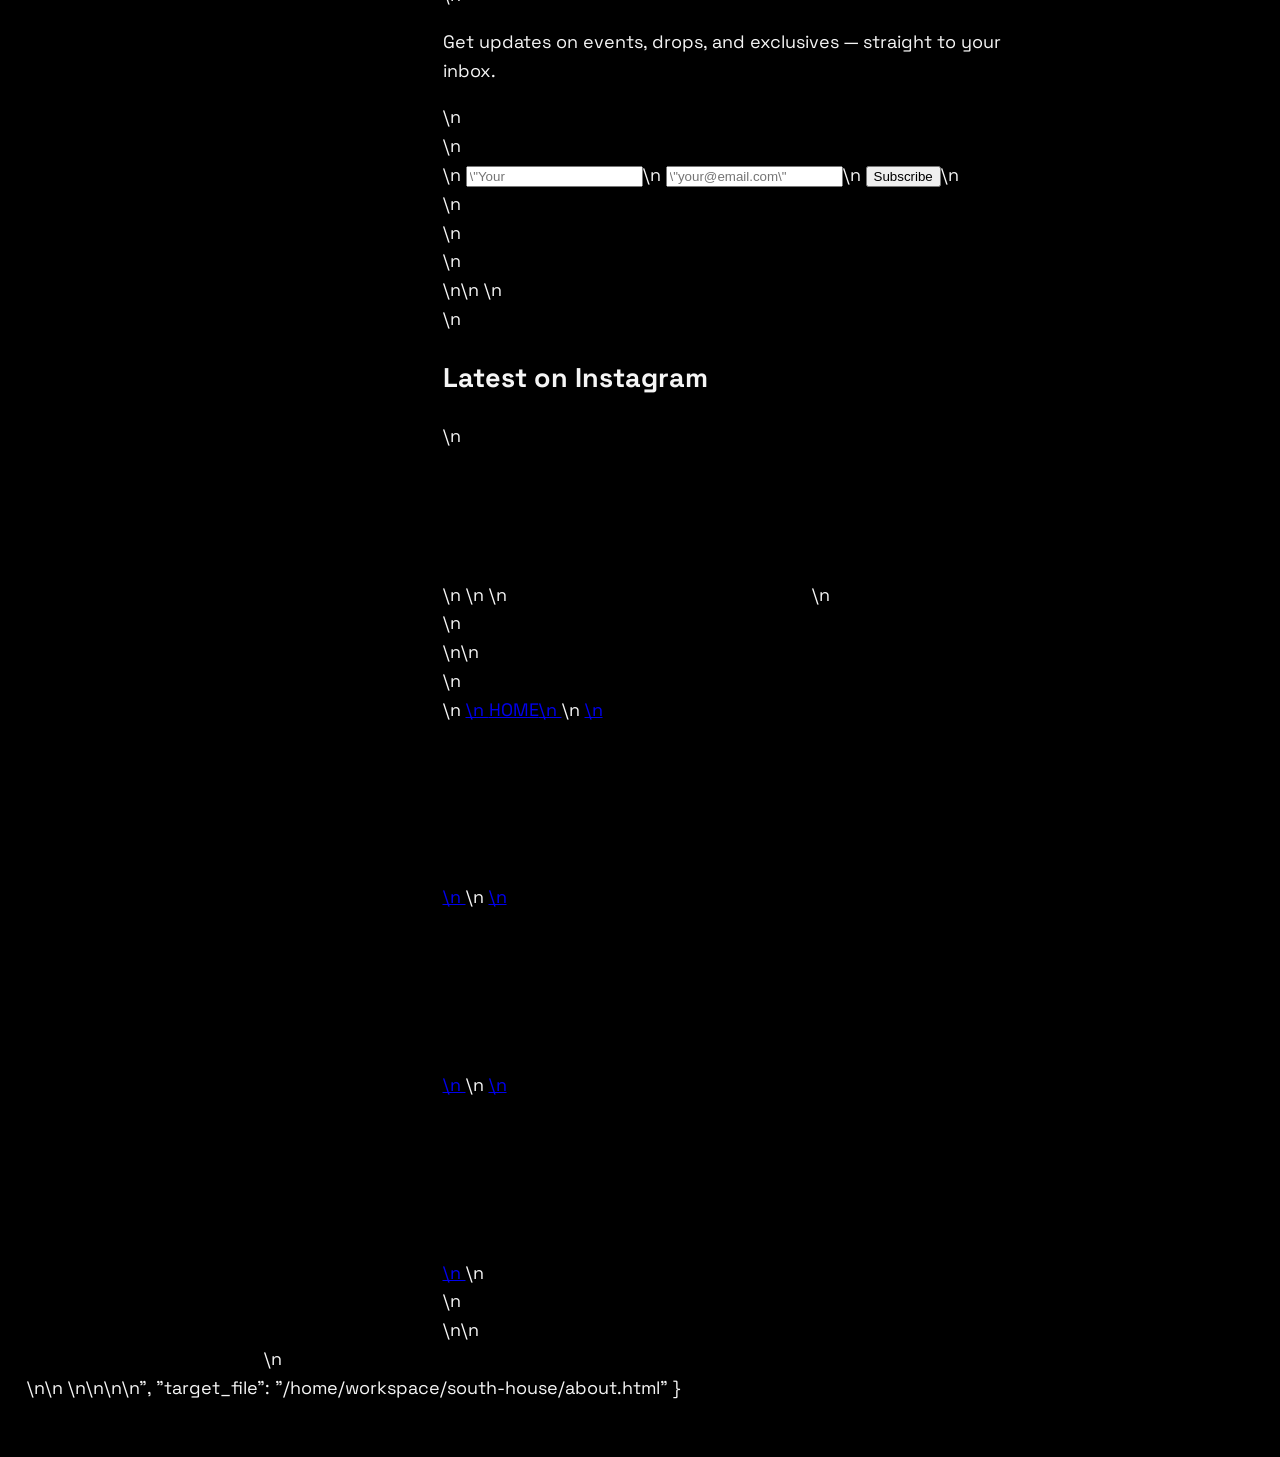
==== commit 2c6f58d7: "Navigation overhaul: remove enter page, add mobile dropdown, update typography to Space Grotesk, and" ====
--- a/about.html
+++ b/about.html
@@ -7,7 +7,7 @@
   <link rel="stylesheet" href="styles.css">
   <link rel="preconnect" href="https://fonts.googleapis.com">
   <link rel="preconnect" href="https://fonts.gstatic.com" crossorigin>
-  <link href="https://fonts.googleapis.com/css2?family=Anton&display=swap" rel="stylesheet">
+  <link href="https://fonts.googleapis.com/css2?family=Space+Grotesk:wght@300..700&display=swap" rel="stylesheet">
   <style>
     /* ── Video Background ── */
     #bg-video {
@@ -21,7 +21,7 @@
       opacity: 0.4; /* Slightly dimmed for readability */
     }
 
-    /* ── About page extras ─────────────────────────────────── */
+    /* ── About page extras ────────────────────────────────────────────────── */
     .about-hero {
       text-align: center;
       margin-bottom: 2.5rem;
@@ -38,17 +38,19 @@
     }
 
     .about-hero-title {
-      font-family: 'Anton', monospace;
+      font-family: inherit;
       font-size: clamp(2rem, 6vw, 2.75rem);
       font-weight: 800;
       color: var(--text);
       margin: 0 0 0.35rem;
+      letter-spacing: -0.02em;
     }
 
     .about-hero-sub {
       font-size: 1.05rem;
       color: var(--text-muted);
       margin: 0;
+      font-weight: 500;
     }
 
     /* Social links grid */
@@ -89,19 +91,20 @@
     }
 
     .social-card__label {
-      font-family: 'Anton', monospace;
-      font-size: 0.85rem;
+      font-family: inherit;
+      font-size: 0.8rem;
       font-weight: 800;
-      letter-spacing: 0.05em;
+      letter-spacing: 0.04em;
       text-transform: uppercase;
       display: block;
       margin-bottom: 0.1rem;
     }
 
     .social-card__handle {
-      font-size: 0.8rem;
+      font-size: 0.85rem;
       color: var(--text-muted);
       display: block;
+      font-weight: 500;
     }
 
     /* About copy */
@@ -122,7 +125,7 @@
     }
 
     .ig-section-title {
-      font-family: 'Anton', monospace;
+      font-family: inherit;
       font-size: 1rem;
       font-weight: 700;
       text-transform: uppercase;
@@ -131,64 +134,14 @@
       margin: 0 0 1rem;
     }
 
-    /* Grid of Instagram post embeds */
-    .ig-grid {
-      display: grid;
-      grid-template-columns: repeat(2, 1fr);
-      gap: 1rem;
-    }
-
-    .ig-post-wrap {
-      background: var(--card);
-      border: 1px solid var(--border);
-      border-radius: var(--radius);
-      overflow: hidden;
-      transition: box-shadow 0.2s, transform 0.15s;
-    }
-
-    .ig-post-wrap:hover {
-      box-shadow: var(--shadow-hover);
-      transform: translateY(-2px);
-    }
-
-    /* Instagram blockquote embed override */
-    .ig-post-wrap .instagram-media {
-      margin: 0 !important;
-      min-width: unset !important;
-      width: 100% !important;
-      border: none !important;
-      border-radius: 0 !important;
-      box-shadow: none !important;
-      background: transparent !important;
-    }
-
-    /* Fallback CTA if embeds don't load */
-    .ig-fallback {
-      display: flex;
-      flex-direction: column;
-      align-items: center;
-      justify-content: center;
-      gap: 1rem;
-      padding: 2.5rem 1rem;
-      text-align: center;
-      background: var(--card);
-      border: 1px solid var(--border);
-      border-radius: var(--radius);
-    }
-
-    .ig-fallback p {
-      color: var(--text-muted);
-      font-size: 1rem;
-      margin: 0;
-    }
-
+    /* Instagram follow button */
     .ig-follow-btn {
       display: inline-flex;
       align-items: center;
       gap: 0.5rem;
-      background: linear-gradient(135deg, #f09433, #e6683c, #dc2743, #cc2366, #bc1888);
+      background: var(--accent);
       color: #fff;
-      font-family: 'Anton', monospace;
+      font-family: inherit;
       font-size: 0.9rem;
       font-weight: 800;
       letter-spacing: 0.05em;
@@ -208,9 +161,6 @@
       .social-grid {
         grid-template-columns: 1fr;
       }
-      .ig-grid {
-        grid-template-columns: 1fr;
-      }
     }
   </style>
 </head>
@@ -220,39 +170,41 @@
     <source src="entrance-video-web.mp4" type="video/mp4">
   </video>
 
-  <!-- ── MOBILE BOTTOM NAV ─────────────────────────────────── -->
-  <nav class="mobile-nav" aria-label="Main navigation">
+  <!-- MOBILE HEADER + DROPDOWN -->
+  <header class="mobile-nav-header">
+    <a href="index.html" class="mobile-logo-link">
+      <img src="assets/sh-logo-diamond.png" alt="South House" class="mobile-logo">
+    </a>
+    <button class="menu-toggle" onclick="toggleMenu()">Menu</button>
+  </header>
+
+  <nav class="mobile-dropdown" id="mobileDropdown">
     <a href="events.html#tickets">EVENTS</a>
-    <a href="https://www.southernyankee.us/" target="_blank" rel="noopener">PHOTOS</a>
     <a href="https://www.youtube.com/@SouthernYankeeNYC" target="_blank" rel="noopener">TV</a>
-    <a href="https://www.southernyankee.us/shop" target="_blank" rel="noopener">CLOTHING</a>
-    <a href="home.html">WIN TICKETS</a>
-    <a href="about.html">ABOUT US</a>
+    <a href="index.html">WIN TICKETS</a>
+    <a href="about.html" class="active">ABOUT US</a>
     <a href="mailto:southyanks@gmail.com">CONTACT</a>
   </nav>
 
   <div class="layout">
 
-    <!-- ── SIDEBAR (desktop) ─────────────────────────────────── -->
+    <!-- SIDEBAR (desktop) -->
     <aside class="sidebar">
       <header class="logo-header">
-        <a href="home.html" class="logo-spin-link" aria-label="South House">
+        <a href="index.html" class="logo-spin-link" aria-label="South House">
           <span class="logo-face logo-front"><img src="assets/sh-logo-diamond.png" alt="" class="avatar" width="100" height="100" loading="lazy"></span>
-          <span class="logo-face logo-back"><img src="assets/sh-logo-diamond.png" alt="" class="avatar" width="100" height="100" loading="lazy"></span>
         </a>
       </header>
       <nav class="side-nav">
         <a href="events.html#tickets">EVENTS</a>
-        <a href="https://www.southernyankee.us/" target="_blank" rel="noopener">PHOTOS</a>
         <a href="https://www.youtube.com/@SouthernYankeeNYC" target="_blank" rel="noopener">TV</a>
-        <a href="https://www.southernyankee.us/shop" target="_blank" rel="noopener">CLOTHING</a>
-        <a href="home.html">WIN TICKETS</a>
+        <a href="index.html">WIN TICKETS</a>
         <a href="about.html" style="color:var(--accent)">ABOUT US</a>
         <a href="mailto:southyanks@gmail.com">CONTACT</a>
       </nav>
     </aside>
 
-    <!-- ── MAIN CONTENT ──────────────────────────────────────── -->
+    <!-- MAIN CONTENT -->
     <div class="main-content">
       <main class="page">
 
@@ -276,165 +228,6 @@
 
             <a href="https://www.instagram.com/southhousenyc/" target="_blank" rel="noopener" class="social-card">
               <span class="social-card__icon">
-                <svg viewBox="0 0 24 24" fill="currentColor" width="28" height="28"><path d="M12 2.163c3.204 0 3.584.012 4.85.07 3.252.148 4.771 1.691 4.919 4.919.058 1.265.069 1.645.069 4.849 0 3.205-.012 3.584-.069 4.849-.149 3.225-1.664 4.771-4.919 4.919-1.266.058-1.644.07-4.85.07-3.204 0-3.584-.012-4.849-.07-3.26-.149-4.771-1.699-4.919-4.92-.058-1.265-.07-1.644-.07-4.849 0-3.204.013-3.583.07-4.849.149-3.227 1.664-4.771 4.919-4.919 1.266-.057 1.645-.069 4.849-.069zm0-2.163c-3.259 0-3.667.014-4.947.072-4.358.2-6.78 2.618-6.98 6.98-.059 1.281-.073 1.689-.073 4.948 0 3.259.014 3.668.072 4.948.2 4.358 2.618 6.78 6.98 6.98 1.281.058 1.689.072 4.948.072 3.259 0 3.668-.014 4.948-.072 4.354-.2 6.782-2.618 6.979-6.98.059-1.28.073-1.689.073-4.948 0-3.259-.014-3.667-.072-4.947-.196-4.354-2.617-6.78-6.979-6.98-1.281-.059-1.69-.073-4.949-.073zm0 5.838c-3.403 0-6.162 2.759-6.162 6.162s2.759 6.163 6.162 6.163 6.162-2.759 6.162-6.163c0-3.403-2.759-6.162-6.162-6.162zm0 10.162c-2.209 0-4-1.79-4-4 0-2.209 1.791-4 4-4s4 1.791 4 4c0 2.21-1.791 4-4 4zm6.406-11.845c-.796 0-1.441.645-1.441 1.44s.645 1.44 1.441 1.44c.795 0 1.439-.645 1.439-1.44s-.644-1.44-1.439-1.44z"/></svg>
-              </span>
-              <span>
-                <span class="social-card__label">Instagram</span>
-                <span class="social-card__handle">@southhousenyc</span>
-              </span>
-            </a>
-
-            <a href="https://www.tiktok.com/@southhousenyc" target="_blank" rel="noopener" class="social-card">
-              <span class="social-card__icon">
-                <svg viewBox="0 0 24 24" fill="currentColor" width="28" height="28"><path d="M19.59 6.69a4.83 4.83 0 0 1-3.77-4.25V2h-3.45v13.67a2.89 2.89 0 0 1-5.2 1.74 2.89 2.89 0 0 1 2.31-4.64 2.93 2.93 0 0 1 .88.13V9.4a6.84 6.84 0 0 0-1-.05A6.33 6.33 0 0 0 5 20.1a6.34 6.34 0 0 0 10.86-4.43v-7a8.16 8.16 0 0 0 4.77 1.52v-3.4a4.85 4.85 0 0 1-1-.1z"/></svg>
-              </span>
-              <span>
-                <span class="social-card__label">TikTok</span>
-                <span class="social-card__handle">@southhousenyc</span>
-              </span>
-            </a>
-
-            <a href="https://open.spotify.com/playlist/2k4YPonD9Z8ZdRkotVb87u" target="_blank" rel="noopener" class="social-card">
-              <span class="social-card__icon">
-                <svg viewBox="0 0 24 24" fill="currentColor" width="28" height="28"><path d="M12 0C5.4 0 0 5.4 0 12s5.4 12 12 12 12-5.4 12-12S18.66 0 12 0zm5.521 17.34c-.24.359-.66.48-1.021.24-2.82-1.74-6.36-2.101-10.561-1.141-.418.122-.779-.179-.899-.539-.12-.421.18-.78.54-.9 4.56-1.021 8.52-.6 11.64 1.32.42.18.479.659.301 1.02zm1.44-3.3c-.301.42-.841.6-1.262.3-3.239-1.98-8.159-2.58-11.939-1.38-.479.12-1.02-.12-1.14-.6-.12-.48.12-1.021.6-1.141C9.6 9.9 15 10.561 18.72 12.84c.361.181.54.78.241 1.2zm.12-3.36C15.24 8.4 8.82 8.16 5.16 9.301c-.6.179-1.2-.181-1.38-.721-.18-.601.18-1.2.72-1.381 4.26-1.26 11.28-1.02 15.721 1.621.539.3.719 1.02.419 1.56-.299.421-1.02.599-1.559.3z"/></svg>
-              </span>
-              <span>
-                <span class="social-card__label">Spotify</span>
-                <span class="social-card__handle">South House Radio</span>
-              </span>
-            </a>
-
-            <a href="https://www.youtube.com/@SouthernYankeeNYC" target="_blank" rel="noopener" class="social-card">
-              <span class="social-card__icon">
-                <svg viewBox="0 0 24 24" fill="currentColor" width="28" height="28"><path d="M23.498 6.186a3.016 3.016 0 0 0-2.122-2.136C19.505 3.545 12 3.545 12 3.545s-7.505 0-9.377.505A3.017 3.017 0 0 0 .502 6.186C0 8.07 0 12 0 12s0 3.93.502 5.814a3.016 3.016 0 0 0 2.122 2.136c1.871.505 9.376.505 9.376.505s7.505 0 9.377-.505a3.015 3.015 0 0 0 2.122-2.136C24 15.93 24 12 24 12s0-3.93-.502-5.814zM9.545 15.568V8.432L15.818 12l-6.273 3.568z"/></svg>
-              </span>
-              <span>
-                <span class="social-card__label">YouTube</span>
-                <span class="social-card__handle">@SouthernYankeeNYC</span>
-              </span>
-            </a>
-
-            <a href="https://www.southernyankee.us/shop" target="_blank" rel="noopener" class="social-card">
-              <span class="social-card__icon">
-                <svg viewBox="0 0 24 24" fill="currentColor" width="28" height="28"><path d="M6 2 3 6v14a2 2 0 0 0 2 2h14a2 2 0 0 0 2-2V6l-3-4zm0 0h12M16 10a4 4 0 0 1-8 0" stroke="currentColor" stroke-width="2" stroke-linecap="round" stroke-linejoin="round" fill="none"/></svg>
-              </span>
-              <span>
-                <span class="social-card__label">Clothing</span>
-                <span class="social-card__handle">southernyankee.us</span>
-              </span>
-            </a>
-
-            <a href="mailto:southyanks@gmail.com" class="social-card">
-              <span class="social-card__icon">
-                <svg viewBox="0 0 24 24" fill="none" stroke="currentColor" stroke-width="2" stroke-linecap="round" stroke-linejoin="round" width="28" height="28"><rect width="20" height="16" x="2" y="4" rx="2"/><path d="m22 7-8.97 5.7a1.94 1.94 0 0 1-2.06 0L2 7"/></svg>
-              </span>
-              <span>
-                <span class="social-card__label">Email</span>
-                <span class="social-card__handle">southyanks@gmail.com</span>
-              </span>
-            </a>
-
-          </div>
-        </section>
-
-        <!-- Email Signup for Updates -->
-        <section class="about-signup-section">
-          <h2 class="about-signup-title">Stay in the Loop</h2>
-          <p class="about-signup-text">Get updates on events, drops, and exclusives — straight to your inbox.</p>
-          <form class="about-signup-form" id="aboutSignupForm" novalidate>
-            <div class="about-signup-row">
-              <input class="signup-input" type="text" id="about-name" name="name" placeholder="Your name" required autocomplete="name">
-              <input class="signup-input" type="email" id="about-email" name="email" placeholder="your@email.com" required autocomplete="email">
-              <button class="signup-submit about-signup-btn" type="submit">Subscribe</button>
-            </div>
-          </form>
-          <div id="about-signup-msg" role="alert" aria-live="polite" style="margin-top:1rem; font-size:1rem; font-weight:700; text-align:center;"></div>
-        </section>
-
-        <!-- Instagram Feed -->
-        <section class="ig-section">
-          <h2 class="ig-section-title">Latest on Instagram</h2>
-          <div id="ig-feed-container">
-            <!-- SnapWidget Embed -->
-            <script src="https://snapwidget.com/js/snapwidget.js"></script>
-            <iframe src="https://snapwidget.com/embed/1089201" class="snapwidget-widget" allowtransparency="true" frameborder="0" scrolling="no" style="border:none; overflow:hidden; width:100%; "></iframe>
-          </div>
-        </section>
-
-        <footer class="about" id="about">
-          <div class="footer-logos">
-            <a href="home.html" class="footer-logo" aria-label="Home">
-              <span style="font-family: 'Anton', monospace; font-size: 0.8rem; font-weight: 800;">HOME</span>
-            </a>
-            <a href="https://www.instagram.com/southhousenyc/?hl=en" class="footer-logo" target="_blank" rel="noopener" aria-label="Instagram @southhousenyc">
-              <svg viewBox="0 0 24 24" fill="currentColor" width="30" height="30" aria-hidden="true"><path d="M12 2.163c3.204 0 3.584.012 4.85.07 3.252.148 4.771 1.691 4.919 4.919.058 1.265.069 1.645.069 4.849 0 3.205-.012 3.584-.069 4.849-.149 3.225-1.664 4.771-4.919 4.919-1.266.058-1.644.07-4.85.07-3.204 0-3.584-.012-4.849-.07-3.26-.149-4.771-1.699-4.919-4.92-.058-1.265-.07-1.644-.07-4.849 0-3.204.013-3.583.07-4.849.149-3.227 1.664-4.771 4.919-4.919 1.266-.057 1.645-.069 4.849-.069zm0-2.163c-3.259 0-3.667.014-4.947.072-4.358.2-6.78 2.618-6.98 6.98-.059 1.281-.073 1.689-.073 4.948 0 3.259.014 3.668.072 4.948.2 4.358 2.618 6.78 6.98 6.98 1.281.058 1.689.072 4.948.072 3.259 0 3.668-.014 4.948-.072 4.354-.2 6.782-2.618 6.979-6.98.059-1.28.073-1.689.073-4.948 0-3.259-.014-3.667-.072-4.947-.196-4.354-2.617-6.78-6.979-6.98-1.281-.059-1.69-.073-4.949-.073zm0 5.838c-3.403 0-6.162 2.759-6.162 6.162s2.759 6.163 6.162 6.163 6.162-2.759 6.162-6.163c0-3.403-2.759-6.162-6.162-6.162zm0 10.162c-2.209 0-4-1.79-4-4 0-2.209 1.791-4 4-4s4 1.791 4 4c0 2.21-1.791 4-4 4zm6.406-11.845c-.796 0-1.441.645-1.441 1.44s.645 1.44 1.441 1.44c.795 0 1.439-.645 1.439-1.44s-.644-1.44-1.439-1.44z"/></svg>
-            </a>
-            <a href="https://www.tiktok.com/@southhousenyc" class="footer-logo" target="_blank" rel="noopener" aria-label="TikTok @southhousenyc">
-              <svg viewBox="0 0 24 24" fill="currentColor" width="30" height="30" aria-hidden="true"><path d="M19.59 6.69a4.83 4.83 0 0 1-3.77-4.25V2h-3.45v13.67a2.89 2.89 0 0 1-5.2 1.74 2.89 2.89 0 0 1 2.31-4.64 2.93 2.93 0 0 1 .88.13V9.4a6.84 6.84 0 0 0-1-.05A6.33 6.33 0 0 0 5 20.1a6.34 6.34 0 0 0 10.86-4.43v-7a8.16 8.16 0 0 0 4.77 1.52v-3.4a4.85 4.85 0 0 1-1-.1z"/></svg>
-            </a>
-            <a href="https://open.spotify.com/playlist/2k4YPonD9Z8ZdRkotVb87u" class="footer-logo" target="_blank" rel="noopener" aria-label="South House Radio on Spotify">
-              <svg viewBox="0 0 24 24" fill="currentColor" width="30" height="30" aria-hidden="true"><path d="M12 0C5.4 0 0 5.4 0 12s5.4 12 12 12 12-5.4 12-12S18.66 0 12 0zm5.521 17.34c-.24.359-.66.48-1.021.24-2.82-1.74-6.36-2.101-10.561-1.141-.418.122-.779-.179-.899-.539-.12-.421.18-.78.54-.9 4.56-1.021 8.52-.6 11.64 1.32.42.18.479.659.301 1.02zm1.44-3.3c-.301.42-.841.6-1.262.3-3.239-1.98-8.159-2.58-11.939-1.38-.479.12-1.02-.12-1.14-.6-.12-.48.12-1.021.6-1.141C9.6 9.9 15 10.561 18.72 12.84c.361.181.54.78.241 1.2zm.12-3.36C15.24 8.4 8.82 8.16 5.16 9.301c-.6.179-1.2-.181-1.38-.721-.18-.601.18-1.2.72-1.381 4.26-1.26 11.28-1.02 15.721 1.621.539.3.719 1.02.419 1.56-.299.421-1.02.599-1.559.3z"/></svg>
-            </a>
-          </div>
-        </footer>
-
-      </main>
-    </div>
-  </div>
-
-  <script>
-    // Instagram feed — static fallback for GitHub Pages preview
-    // TODO: Replace with SnapWidget embed or Netlify function when ready
-    (function loadIgFeed() {
-      const container = document.getElementById('ig-feed-container');
-      container.innerHTML = `
-        <div class="ig-fallback">
-          <svg viewBox="0 0 24 24" fill="currentColor" width="40" height="40" style="color:#c94d6a"><path d="M12 2.163c3.204 0 3.584.012 4.85.07 3.252.148 4.771 1.691 4.919 4.919.058 1.265.069 1.645.069 4.849 0 3.205-.012 3.584-.069 4.849-.149 3.225-1.664 4.771-4.919 4.919-1.266.058-1.644.07-4.85.07-3.204 0-3.584-.012-4.849-.07-3.26-.149-4.771-1.699-4.919-4.92-.058-1.265-.07-1.644-.07-4.849 0-3.204.013-3.583.07-4.849.149-3.227 1.664-4.771 4.919-4.919 1.266-.057 1.645-.069 4.849-.069zm0-2.163c-3.259 0-3.667.014-4.947.072-4.358.2-6.78 2.618-6.98 6.98-.059 1.281-.073 1.689-.073 4.948 0 3.259.014 3.668.072 4.948.2 4.358 2.618 6.78 6.98 6.98 1.281.058 1.689.072 4.948.072 3.259 0 3.668-.014 4.948-.072 4.354-.2 6.782-2.618 6.979-6.98.059-1.28.073-1.689.073-4.948 0-3.259-.014-3.667-.072-4.947-.196-4.354-2.617-6.78-6.979-6.98-1.281-.059-1.69-.073-4.949-.073zm0 5.838c-3.403 0-6.162 2.759-6.162 6.162s2.759 6.163 6.162 6.163 6.162-2.759 6.162-6.163c0-3.403-2.759-6.162-6.162-6.162zm0 10.162c-2.209 0-4-1.79-4-4 0-2.209 1.791-4 4-4s4 1.791 4 4c0 2.21-1.791 4-4 4zm6.406-11.845c-.796 0-1.441.645-1.441 1.44s.645 1.44 1.441 1.44c.795 0 1.439-.645 1.439-1.44s-.644-1.44-1.439-1.44z"/></svg>
-          <p>Follow us on Instagram for the latest.</p>
-          <a href="https://www.instagram.com/southhousenyc/" target="_blank" rel="noopener" class="ig-follow-btn">
-            Follow @southhousenyc
-          </a>
-        </div>`;
-    })();
-
-    // About page signup form
-    document.getElementById('aboutSignupForm').addEventListener('submit', async function(e) {
-      e.preventDefault();
-      const msg = document.getElementById('about-signup-msg');
-      const btn = this.querySelector('button[type="submit"]');
-      const name = document.getElementById('about-name').value.trim();
-      const email = document.getElementById('about-email').value.trim();
-
-      if (!name || !email) {
-        msg.style.color = '#e06b88';
-        msg.textContent = 'Please fill in both fields.';
-        return;
-      }
-
-      btn.disabled = true;
-      btn.textContent = 'Subscribing...';
-
-      try {
-        await fetch('https://script.google.com/macros/s/AKfycbx4lPtdO5sRImBPwfnjc8dI8SnS2dcSHTxw1yocfUJyFleJ8Kq52XXAyGiWaW3pkHuRgw/exec', {
-          method: 'POST',
-          mode: 'no-cors',
-          headers: { 'Content-Type': 'application/json' },
-          body: JSON.stringify({ name, email, type: 'Newsletter' })
-        });
-        
-        msg.style.color = '#4ade80';
-        msg.textContent = "You're on the list! Thanks for subscribing.";
-        this.reset();
-        btn.textContent = 'Done!';
-      } catch (err) {
-        console.error(err);
-        msg.style.color = '#e06b88';
-        msg.textContent = 'Something went wrong. Please try again.';
-        btn.disabled = false;
-        btn.textContent = 'Subscribe';
-      }
-    });
-  </script>
-
-</body>
-</html>
+                <svg viewBox="0 0 24 24" fill="currentColor" width="28" height="28"><path d="M12 2.163c3.204 0 3.584.012 4.85.07 3.252.148 4.771 1.691 4.919 4.919.058 1.265.069 1.645.069 4.849 0 3.205-.012 3.584-.069 4.849-.149 3.225-1.664 4.771-4.919 4.919-1.266.058-1.644.07-4.85.07-3.204 0-3.584-.012-4.849-.07-3.26-.149-4.771-1.699-4.919-4.92-.058-1.265-.07-1.644-.07-4.849 0-3.204.013-3.583.07-4.849.149-3.227 1.664-4.771 4.919-4.919 1.266-.057 1.645-.069 4.849-.069zm0-2.163c-3.259 0-3.667.014-4.947.072-4.358.2-6.78 2.618-6.98 6.98-.059 1.281-.073 1.689-.073 4.948 0 3.259.014 3.668.072 4.948.2 4.358 2.618 6.78 6.98 6.98 1.281.058 1.689.072 4.948.072 3.259 0 3.668-.014 4.948-.072 4.354-.2 6.782-2.618 6.979-6.98.059-1.28.073-1.689.073-4.948 0-3.259-.014-3.667-.072-4.947-.196-4.354-2.617-6.78-6.979-6.98-1.281-.059-1.69-.073-4.949-.073zm0 5.838c-3.403 0-6.162 2.759-6.162 6.162s2.759 6.163 6.162 6.163 6.162-2.759 6.162-6.163c0-3.403-2.759-6.162-6.162-6.162zm0 10.162c-2.209 0-4-1.79-4-4 0-2.209 1.791-4 4-4s4 1.791 4 4c0 2.21-1.791 4-4 4zm6.406-11.845c-.796 0-1.441.645-1.441 1.44s.645 1.44 1.441 1.44c.795 0 1.439-.645 1.439-1.44s-.644-1.44-1.439-1.44z\"/></svg>\n              </span>\n              <span>\n                <span class=\"social-card__label\">Instagram</span>\n                <span class=\"social-card__handle\">@southhousenyc</span>\n              </span>\n            </a>\n\n            <a href=\"https://www.tiktok.com/@southhousenyc\" target=\"_blank\" rel=\"noopener\" class=\"social-card\">\n              <span class=\"social-card__icon\">\n                <svg viewBox=\"0 0 24 24\" fill=\"currentColor\" width=\"28\" height=\"28\"><path d=\"M19.59 6.69a4.83 4.83 0 0 1-3.77-4.25V2h-3.45v13.67a2.89 2.89 0 0 1-5.2 1.74 2.89 2.89 0 0 1 2.31-4.64 2.93 2.93 0 0 1 .88.13V9.4a6.84 6.84 0 0 0-1-.05A6.33 6.33 0 0 0 5 20.1a6.34 6.34 0 0 0 10.86-4.43v-7a8.16 8.16 0 0 0 4.77 1.52v-3.4a4.85 4.85 0 0 1-1-.1z\"/></svg>\n              </span>\n              <span>\n                <span class=\"social-card__label\">TikTok</span>\n                <span class=\"social-card__handle\">@southhousenyc</span>\n              </span>\n            </a>\n\n            <a href=\"https://open.spotify.com/playlist/2k4YPonD9Z8ZdRkotVb87u\" target=\"_blank\" rel=\"noopener\" class=\"social-card\">\n              <span class=\"social-card__icon\">\n                <svg viewBox=\"0 0 24 24\" fill=\"currentColor\" width=\"28\" height=\"28\"><path d=\"M12 0C5.4 0 0 5.4 0 12s5.4 12 12 12 12-5.4 12-12S18.66 0 12 0zm5.521 17.34c-.24.359-.66.48-1.021.24-2.82-1.74-6.36-2.101-10.561-1.141-.418.122-.779-.179-.899-.539-.12-.421.18-.78.54-.9 4.56-1.021 8.52-.6 11.64 1.32.42.18.479.659.301 1.02zm1.44-3.3c-.301.42-.841.6-1.262.3-3.239-1.98-8.159-2.58-11.939-1.38-.479.12-1.02-.12-1.14-.6-.12-.48.12-1.021.6-1.141C9.6 9.9 15 10.561 18.72 12.84c.361.181.54.78.241 1.2zm.12-3.36C15.24 8.4 8.82 8.16 5.16 9.301c-.6.179-1.2-.181-1.38-.721-.18-.601.18-1.2.72-1.381 4.26-1.26 11.28-1.02 15.721 1.621.539.3.719 1.02.419 1.56-.299.421-1.02.599-1.559.3z\"/></svg>\n              </span>\n              <span>\n                <span class=\"social-card__label\">Spotify</span>\n                <span class=\"social-card__handle\">South House Radio</span>\n              </span>\n            </a>\n\n          </div>\n        </section>\n\n        <!-- Email Signup for Updates -->\n        <section class=\"about-signup-section\">\n          <h2 class=\"about-signup-title\">Stay in the Loop</h2>\n          <p class=\"about-signup-text\">Get updates on events, drops, and exclusives — straight to your inbox.</p>\n          <form class=\"about-signup-form\" id=\"aboutSignupForm\" novalidate>\n            <div class=\"about-signup-row\">\n              <input class=\"signup-input\" type=\"text\" id=\"about-name\" name=\"name\" placeholder=\"Your name\" required autocomplete=\"name\">\n              <input class=\"signup-input\" type=\"email\" id=\"about-email\" name=\"email\" placeholder=\"your@email.com\" required autocomplete=\"email\">\n              <button class=\"signup-submit about-signup-btn\" type=\"submit\">Subscribe</button>\n            </div>\n          </form>\n          <div id=\"about-signup-msg\" role=\"alert\" aria-live=\"polite\" style=\"margin-top:1rem; font-size:1rem; font-weight:700; text-align:center;\"></div>\n        </section>\n\n        <!-- Instagram Feed -->\n        <section class=\"ig-section\">\n          <h2 class=\"ig-section-title\">Latest on Instagram</h2>\n          <div id=\"ig-feed-container\">\n            <!-- SnapWidget Embed -->\n            <script src=\"https://snapwidget.com/js/snapwidget.js\"></script>\n            <iframe src=\"https://snapwidget.com/embed/1089201\" class=\"snapwidget-widget\" allowtransparency=\"true\" frameborder=\"0\" scrolling=\"no\" style=\"border:none; overflow:hidden; width:100%; \"></iframe>\n          </div>\n        </section>\n\n        <footer class=\"about\" id=\"about\">\n          <div class=\"footer-logos\">\n            <a href=\"index.html\" class=\"footer-logo\" aria-label=\"Home\">\n              <span style=\"font-family: inherit; font-size: 0.85rem; font-weight: 800; letter-spacing: 0.05em;\">HOME</span>\n            </a>\n            <a href=\"https://www.instagram.com/southhousenyc/?hl=en\" class=\"footer-logo\" target=\"_blank\" rel=\"noopener\" aria-label=\"Instagram @southhousenyc\">\n              <svg viewBox=\"0 0 24 24\" fill=\"currentColor\" width=\"28\" height=\"28\" aria-hidden=\"true\"><path d=\"M12 2.163c3.204 0 3.584.012 4.85.07 3.252.148 4.771 1.691 4.919 4.919.058 1.265.069 1.645.069 4.849 0 3.205-.012 3.584-.069 4.849-.149 3.225-1.664 4.771-4.919 4.919-1.266.058-1.644.07-4.85.07-3.204 0-3.584-.012-4.849-.07-3.26-.149-4.771-1.699-4.919-4.92-.058-1.265-.07-1.644-.07-4.849 0-3.204.013-3.583.07-4.849.149-3.227 1.664-4.771 4.919-4.919 1.266-.057 1.645-.069 4.849-.069zm0-2.163c-3.259 0-3.667.014-4.947.072-4.358.2-6.78 2.618-6.98 6.98-.059 1.281-.073 1.689-.073 4.948 0 3.259.014 3.668.072 4.948.2 4.358 2.618 6.78 6.98 6.98 1.281.058 1.689.072 4.948.072 3.259 0 3.668-.014 4.948-.072 4.354-.2 6.782-2.618 6.979-6.98.059-1.28.073-1.689.073-4.948 0-3.259-.014-3.667-.072-4.947-.196-4.354-2.617-6.78-6.979-6.98-1.281-.059-1.69-.073-4.949-.073zm0 5.838c-3.403 0-6.162 2.759-6.162 6.162s2.759 6.163 6.162 6.163 6.162-2.759 6.162-6.163c0-3.403-2.759-6.162-6.162-6.162zm0 10.162c-2.209 0-4-1.79-4-4 0-2.209 1.791-4 4-4s4 1.791 4 4c0 2.21-1.791 4-4 4zm6.406-11.845c-.796 0-1.441.645-1.441 1.44s.645 1.44 1.441 1.44c.795 0 1.439-.645 1.439-1.44s-.644-1.44-1.439-1.44z\"/></svg>\n            </a>\n            <a href=\"https://www.tiktok.com/@southhousenyc\" class=\"footer-logo\" target=\"_blank\" rel=\"noopener\" aria-label=\"TikTok @southhousenyc\">\n              <svg viewBox=\"0 0 24 24\" fill=\"currentColor\" width=\"28\" height=\"28\" aria-hidden=\"true\"><path d=\"M19.59 6.69a4.83 4.83 0 0 1-3.77-4.25V2h-3.45v13.67a2.89 2.89 0 0 1-5.2 1.74 2.89 2.89 0 0 1 2.31-4.64 2.93 2.93 0 0 1 .88.13V9.4a6.84 6.84 0 0 0-1-.05A6.33 6.33 0 0 0 5 20.1a6.34 6.34 0 0 0 10.86-4.43v-7a8.16 8.16 0 0 0 4.77 1.52v-3.4a4.85 4.85 0 0 1-1-.1z\"/></svg>\n            </a>\n            <a href=\"https://open.spotify.com/playlist/2k4YPonD9Z8ZdRkotVb87u\" class=\"footer-logo\" target=\"_blank\" rel=\"noopener\" aria-label=\"South House Radio on Spotify\">\n              <svg viewBox=\"0 0 24 24\" fill=\"currentColor\" width=\"28\" height=\"28\" aria-hidden=\"true\"><path d=\"M12 0C5.4 0 0 5.4 0 12s5.4 12 12 12 12-5.4 12-12S18.66 0 12 0zm5.521 17.34c-.24.359-.66.48-1.021.24-2.82-1.74-6.36-2.101-10.561-1.141-.418.122-.779-.179-.899-.539-.12-.421.18-.78.54-.9 4.56-1.021 8.52-.6 11.64 1.32.42.18.479.659.301 1.02zm1.44-3.3c-.301.42-.841.6-1.262.3-3.239-1.98-8.159-2.58-11.939-1.38-.479.12-1.02-.12-1.14-.6-.12-.48.12-1.021.6-1.141C9.6 9.9 15 10.561 18.72 12.84c.361.181.54.78.241 1.2zm.12-3.36C15.24 8.4 8.82 8.16 5.16 9.301c-.6.179-1.2-.181-1.38-.721-.18-.601.18-1.2.72-1.381 4.26-1.26 11.28-1.02 15.721 1.621.539.3.719 1.02.419 1.56-.299.421-1.02.599-1.559.3z\"/></svg>\n            </a>\n          </div>\n        </footer>\n\n      </main>\n    </div>\n  </div>\n\n  <script>\n    function toggleMenu() {\n      const dropdown = document.getElementById('mobileDropdown');\n      const toggle = document.querySelector('.menu-toggle');\n      dropdown.classList.toggle('open');\n      toggle.textContent = dropdown.classList.contains('open') ? 'Close' : 'Menu';\n    }\n\n    // About page signup form\n    document.getElementById('aboutSignupForm').addEventListener('submit', async function(e) {\n      e.preventDefault();\n      const msg = document.getElementById('about-signup-msg');\n      const btn = this.querySelector('button[type=\"submit\"]');\n      const name = document.getElementById('about-name').value.trim();\n      const email = document.getElementById('about-email').value.trim();\n\n      if (!name || !email) {\n        msg.style.color = '#e06b88';\n        msg.textContent = 'Please fill in both fields.';\n        return;\n      }\n\n      btn.disabled = true;\n      btn.textContent = 'Subscribing...';\n\n      try {\n        await fetch('https://script.google.com/macros/s/AKfycbx4lPtdO5sRImBPwfnjc8dI8SnS2dcSHTxw1yocfUJyFleJ8Kq52XXAyGiWaW3pkHuRgw/exec', {\n          method: 'POST',\n          mode: 'no-cors',\n          headers: { 'Content-Type': 'application/json' },\n          body: JSON.stringify({ name, email, type: 'Newsletter' })\n        });\n        \n        msg.style.color = '#4ade80';\n        msg.textContent = \"You're on the list! Thanks for subscribing.\";\n        this.reset();\n        btn.textContent = 'Done!';\n      } catch (err) {\n        console.error(err);\n        msg.style.color = '#e06b88';\n        msg.textContent = 'Something went wrong. Please try again.';\n        btn.disabled = false;\n        btn.textContent = 'Subscribe';\n      }\n    });\n  </script>\n\n</body>\n</html>\n",
+  "target_file": "/home/workspace/south-house/about.html"
+}
--- a/styles.css
+++ b/styles.css
@@ -1,4 +1,4 @@
-@import url('https://fonts.googleapis.com/css2?family=Anton&display=swap');
+@import url('https://fonts.googleapis.com/css2?family=Space+Grotesk:wght@300..700&display=swap');
 
 /* ============================================================
    SOUTH HOUSE — Global Design System
@@ -23,20 +23,20 @@
   --nav-label-size: 0.75rem;
 
   /* Mobile bottom bar height */
-  --mobile-bar-h: 80px;
+  --mobile-bar-h: 70px;
 }
 
 * { box-sizing: border-box; }
 
 html {
-  font-size: 18px;           /* base bump: was 16px */
+  font-size: 18px;
   -webkit-font-smoothing: antialiased;
 }
 
 body {
   margin: 0;
   min-height: 100vh;
-  font-family: 'Anton', monospace;
+  font-family: 'Space Grotesk', sans-serif;
   background: var(--bg);
   color: var(--text);
   line-height: 1.6;
@@ -127,10 +127,10 @@
 
 .side-nav a {
   display: block;
-  font-family: 'Anton', monospace;
+  font-family: 'Space Grotesk', sans-serif;
   font-size: 0.9rem;
   font-weight: 700;
-  letter-spacing: 0.08em;
+  letter-spacing: 0.04em;
   text-transform: uppercase;
   color: var(--text-muted);
   text-decoration: none;
@@ -150,43 +150,81 @@
 }
 
 /* ============================================================
-   MOBILE BOTTOM NAV BAR (Icons Removed)
-   ============================================================ */
-
-.mobile-nav {
-  display: flex;                /* visible on mobile */
+   MOBILE NAV (Dropdown Version)
+   ============================================================ */
+
+.mobile-nav-header {
+  display: flex;
   position: fixed;
-  bottom: 0;
+  top: 0;
   left: 0;
   right: 0;
-  height: 60px; /* Reduced height for text-only */
-  background: #0a0a0a;
-  border-top: 1px solid var(--border);
-  z-index: 100;
-  overflow-x: auto;
-  overflow-y: hidden;
-  justify-content: space-around;
+  height: 70px;
+  background: rgba(0, 0, 0, 0.85);
+  backdrop-filter: blur(12px);
+  border-bottom: 1px solid var(--border);
+  z-index: 200;
+  justify-content: space-between;
   align-items: center;
-}
-
-.mobile-nav a {
-  display: flex;
+  padding: 0 1.5rem;
+}
+
+.mobile-logo-link {
+  display: flex;
+  align-items: center;
+}
+
+.mobile-logo {
+  height: 40px;
+  width: 40px;
+  border-radius: 50%;
+  object-fit: contain;
+  background: #111;
+}
+
+.menu-toggle {
+  background: none;
+  border: none;
+  color: #fff;
+  font-family: 'Space Grotesk', sans-serif;
+  font-size: 0.8rem;
+  font-weight: 800;
+  letter-spacing: 0.1em;
+  text-transform: uppercase;
+  cursor: pointer;
+}
+
+.mobile-dropdown {
+  position: fixed;
+  inset: 0;
+  background: #000;
+  z-index: 190;
+  display: none;
   flex-direction: column;
   align-items: center;
   justify-content: center;
-  flex: 1 1 auto;
-  padding: 0 5px;
-  color: var(--text-muted);
-  text-decoration: none;
-  font-family: 'Anton', monospace;
-  font-size: 0.6rem;
+  gap: 1.5rem;
+}
+
+.mobile-dropdown.open {
+  display: flex;
+}
+
+.mobile-dropdown a {
+  font-family: 'Space Grotesk', sans-serif;
+  font-size: 1.5rem;
   font-weight: 800;
+  color: #fff;
+  text-decoration: none;
+  text-transform: uppercase;
   letter-spacing: 0.05em;
-  text-transform: uppercase;
-  transition: color 0.2s;
-}
-
-/* no hover states on nav */
+}
+
+.mobile-dropdown a.active {
+  color: var(--accent);
+}
+
+.mobile-nav { display: none; } /* Hide old nav */
 
 /* ============================================================
    TYPOGRAPHY
@@ -204,11 +242,11 @@
 }
 
 .title {
-  font-family: 'Anton', monospace;
+  font-family: 'Space Grotesk', sans-serif;
   font-size: clamp(2rem, 6vw, 2.75rem);
   font-weight: 800;
   margin: 0 0 0.2em;
-  letter-spacing: -0.01em;
+  letter-spacing: -0.02em;
   color: var(--text);
   text-align: center;
 }
@@ -228,8 +266,8 @@
 }
 
 .section-title {
-  font-family: 'Anton', monospace;
-  font-size: 1rem;
+  font-family: 'Space Grotesk', sans-serif;
+  font-size: 0.85rem;
   font-weight: 700;
   text-transform: uppercase;
   letter-spacing: 0.1em;
@@ -277,8 +315,8 @@
 }
 
 .past-events-summary {
-  font-family: 'Anton', monospace;
-  font-size: 1rem;
+  font-family: 'Space Grotesk', sans-serif;
+  font-size: 0.9rem;
   font-weight: 700;
   text-transform: uppercase;
   letter-spacing: 0.1em;
@@ -425,7 +463,7 @@
 }
 
 .signup-title {
-  font-family: 'Anton', monospace;
+  font-family: 'Space Grotesk', sans-serif;
   font-size: 2rem;
   font-weight: 800;
   color: var(--text);
@@ -469,7 +507,7 @@
 .signup-submit {
   width: 100%;
   padding: 1.1rem 2rem;
-  font-family: 'Anton', monospace;
+  font-family: 'Space Grotesk', sans-serif;
   font-size: 1.1rem;
   font-weight: 800;
   color: #fff;
@@ -642,8 +680,8 @@
     display: block;
   }
 
-  .mobile-nav {
-    display: none;
+  .mobile-nav-header, .mobile-dropdown {
+    display: none !important;
   }
 
   .main-content {
@@ -667,13 +705,24 @@
    SLOTS PAGE EXTRAS
    ============================================================ */
 
+.page__hero-title {
+  font-family: 'Space Grotesk', sans-serif;
+  font-size: clamp(1.5rem, 5vw, 2.25rem);
+  font-weight: 800;
+  color: #fff;
+  text-align: center;
+  margin: 0 0 1.5rem;
+  letter-spacing: 0.02em;
+  text-transform: uppercase;
+}
+
 .slots-tagline {
-  font-family: 'Anton', monospace;
-  font-size: 1rem;
+  font-family: 'Space Grotesk', sans-serif;
+  font-size: 0.9rem;
   color: var(--text-muted);
   text-align: center;
   margin: -0.75rem 0 1.5rem;
-  letter-spacing: 0.04em;
+  letter-spacing: 0.02em;
 }
 
 .reel-logo {
@@ -725,7 +774,7 @@
 .ig-photo-card:hover .ig-photo-overlay { opacity: 1; }
 
 .ig-photo-caption {
-  font-family: "Anton", monospace;
+  font-family: "Space Grotesk", sans-serif;
   font-size: 0.72rem;
   color: #fff;
   line-height: 1.4;
@@ -752,7 +801,7 @@
   font-size: clamp(1.2rem, 3vw, 1.6rem);
   font-weight: 800;
   text-transform: uppercase;
-  letter-spacing: 0.06em;
+  letter-spacing: 0.04em;
   margin: 0 0 0.5rem;
   color: var(--text);
 }
@@ -822,10 +871,10 @@
 }
 .social-card__label {
   display: block;
-  font-size: 0.8rem;
+  font-size: 0.75rem;
   font-weight: 700;
   text-transform: uppercase;
-  letter-spacing: 0.06em;
+  letter-spacing: 0.04em;
   color: var(--text-muted);
 }
 .social-card__handle {
@@ -864,6 +913,7 @@
   border-radius: 8px;
   text-decoration: none;
   font-weight: 700;
+  font-family: 'Space Grotesk', sans-serif;
   font-size: 0.95rem;
   transition: background 0.2s;
 }
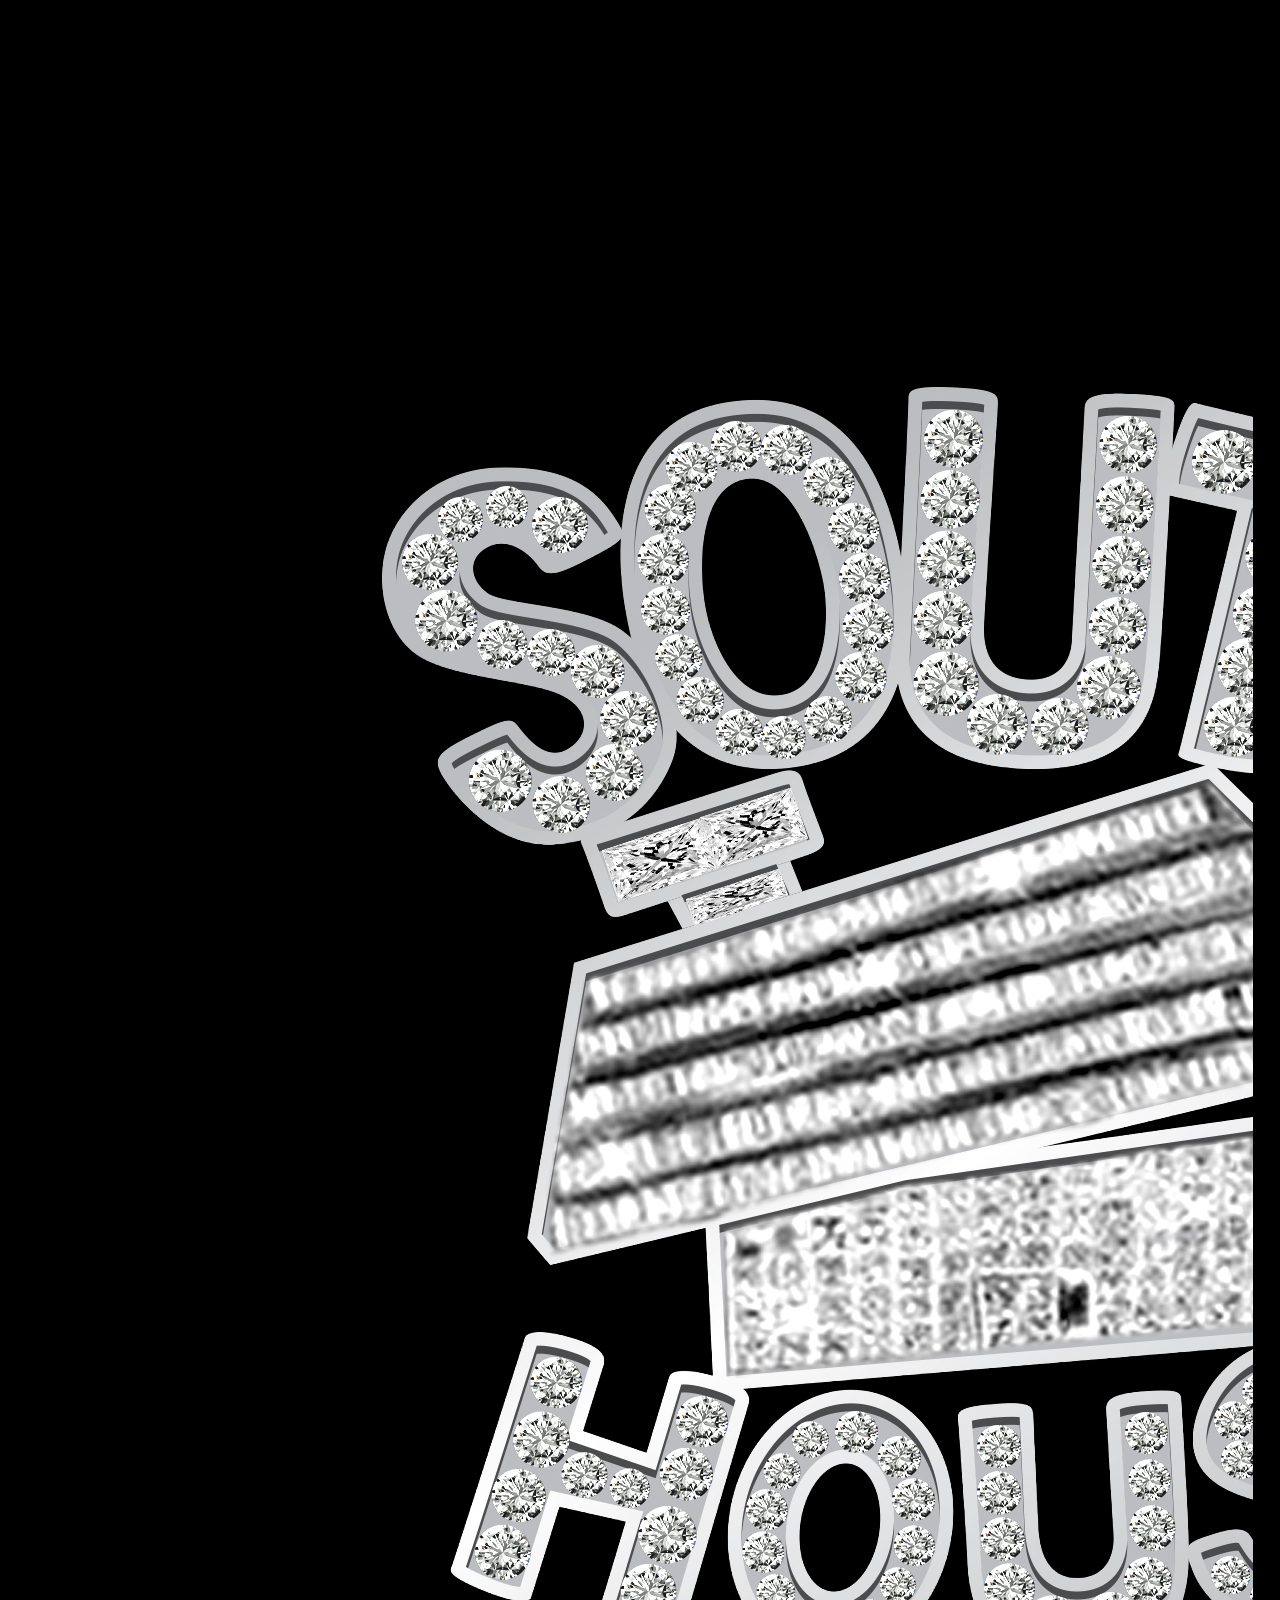
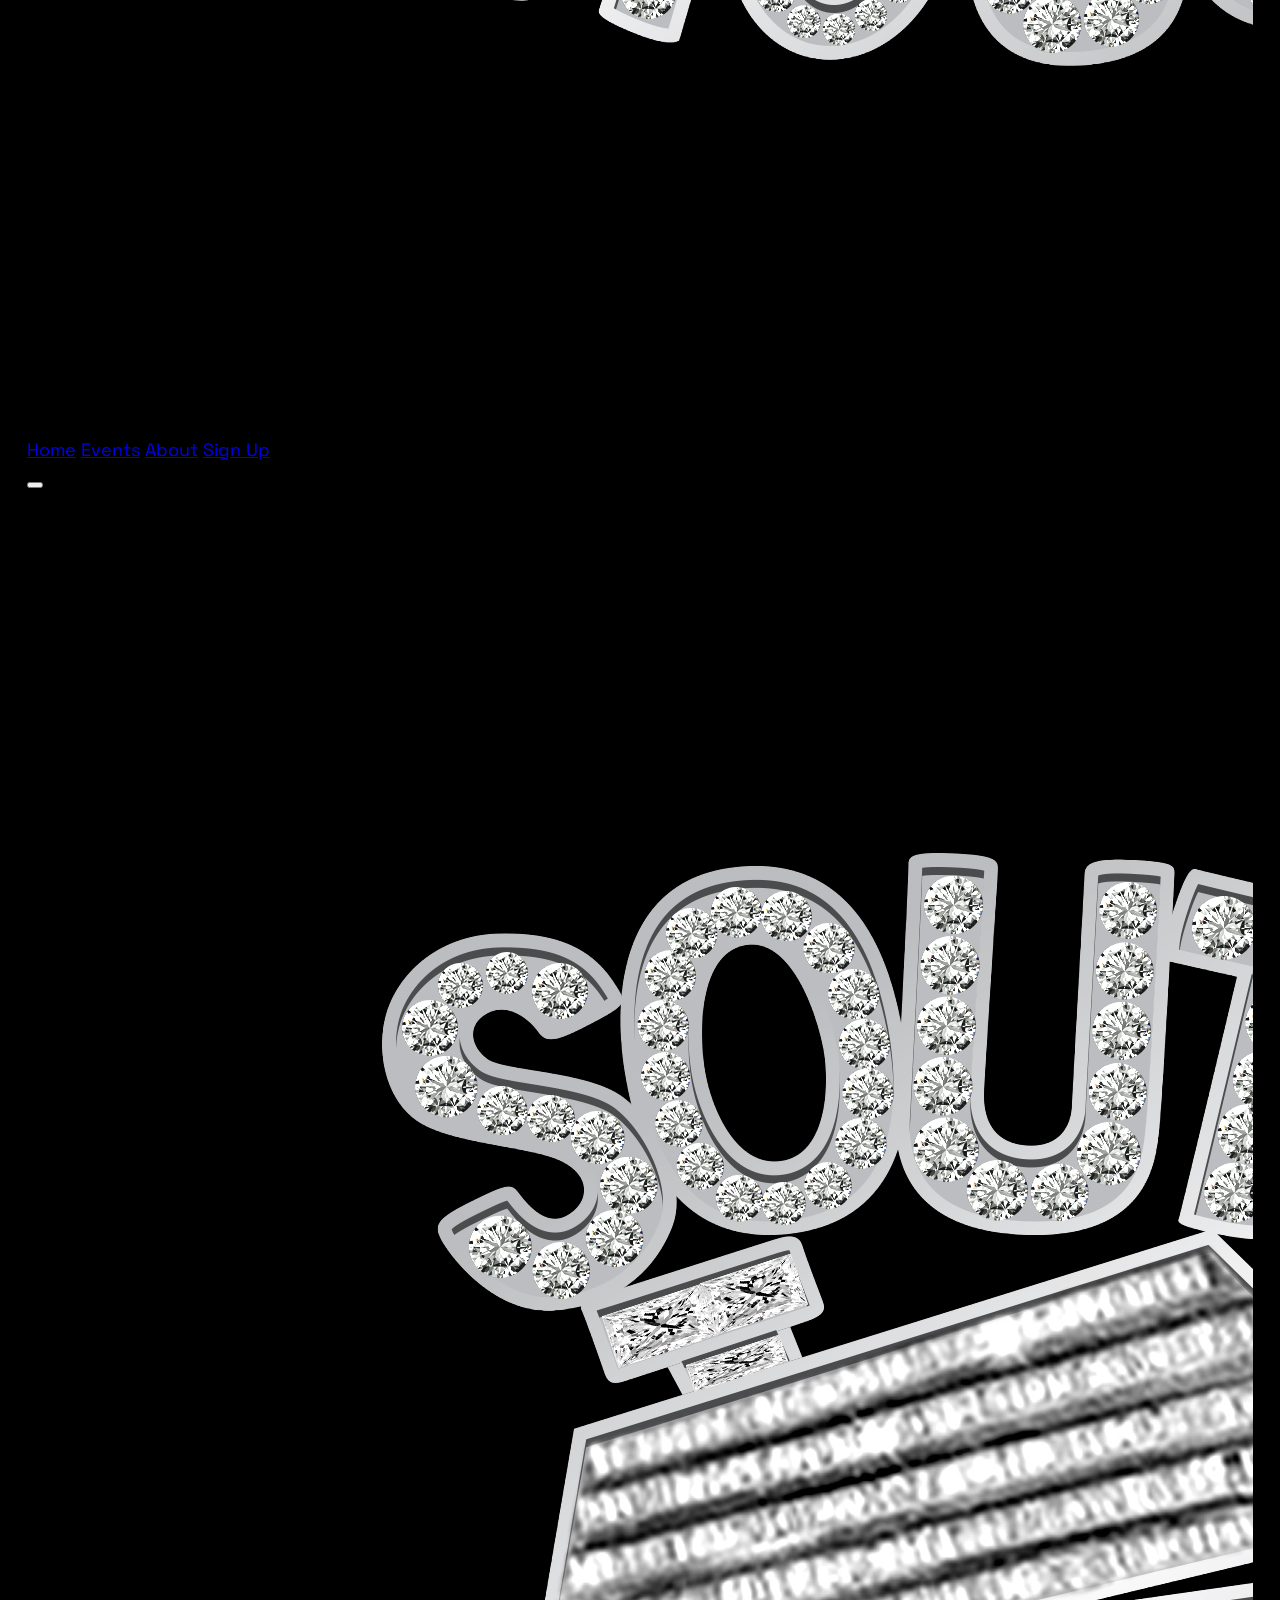
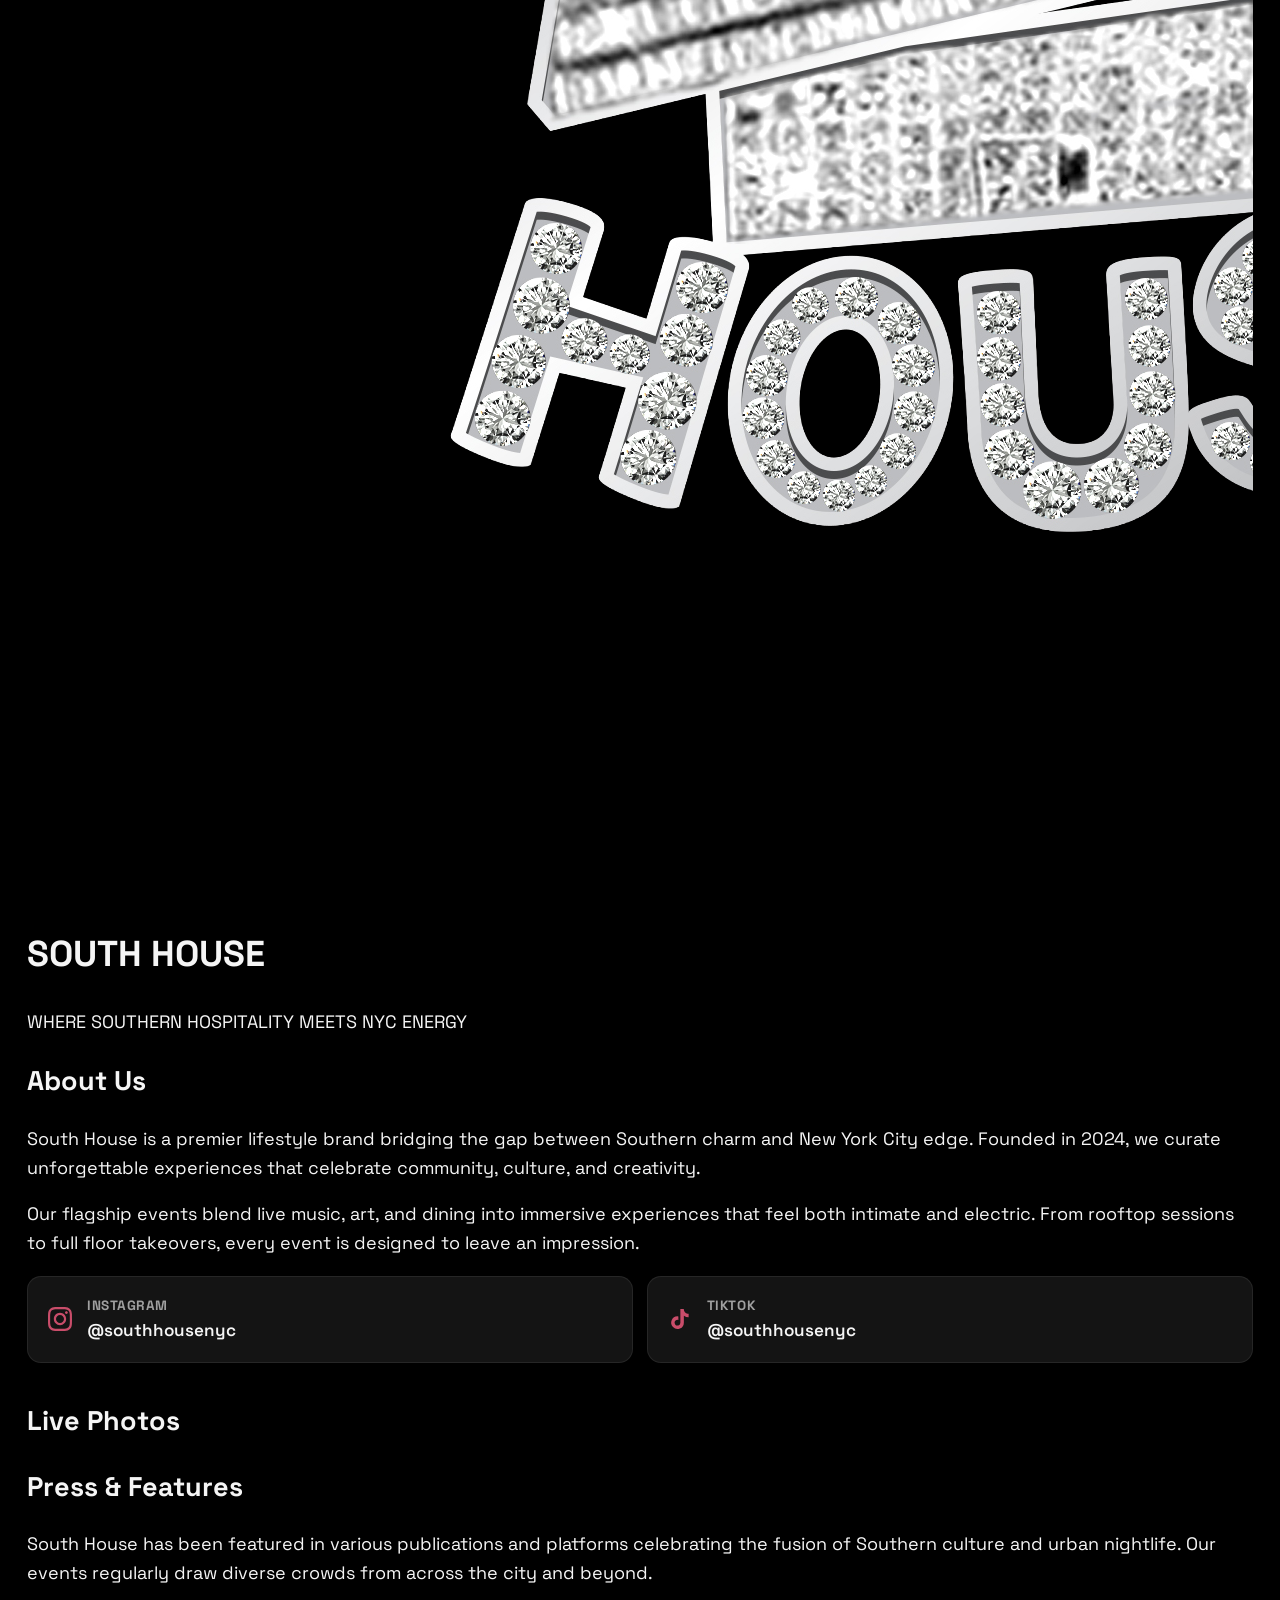
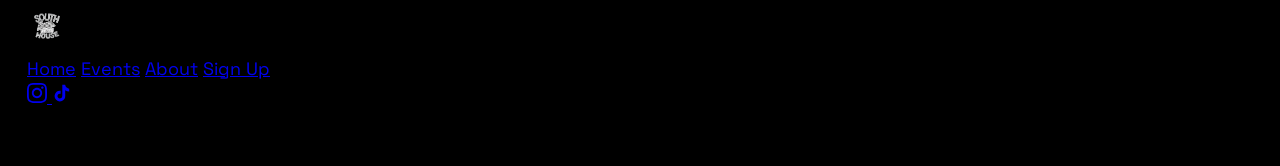
==== commit a5f14bd8: "Rewrite About page with clean layout, video background, and working Instagram feed" ====
--- a/about.html
+++ b/about.html
@@ -7,227 +7,174 @@
   <link rel="stylesheet" href="styles.css">
   <link rel="preconnect" href="https://fonts.googleapis.com">
   <link rel="preconnect" href="https://fonts.gstatic.com" crossorigin>
-  <link href="https://fonts.googleapis.com/css2?family=Space+Grotesk:wght@300..700&display=swap" rel="stylesheet">
+  <link href="https://fonts.googleapis.com/css2?family=Space+Grotesk:wght@300;400;500;600;700&display=swap" rel="stylesheet">
   <style>
-    /* ── Video Background ── */
-    #bg-video {
+    .about-page {
+      position: relative;
+      min-height: 100vh;
+      background: var(--bg);
+      overflow: hidden;
+    }
+
+    .about-page .bg-video {
       position: fixed;
       top: 0;
       left: 0;
       width: 100%;
       height: 100%;
       object-fit: cover;
+      opacity: 0.25;
       z-index: -1;
-      opacity: 0.4; /* Slightly dimmed for readability */
     }
 
-    /* ── About page extras ────────────────────────────────────────────────── */
-    .about-hero {
-      text-align: center;
-      margin-bottom: 2.5rem;
-    }
-
-    .about-hero-logo {
-      width: 110px;
-      height: 110px;
-      border-radius: 50%;
-      object-fit: contain;
-      background: #111;
-      display: block;
-      margin: 0 auto 1.25rem;
-    }
-
-    .about-hero-title {
-      font-family: inherit;
-      font-size: clamp(2rem, 6vw, 2.75rem);
-      font-weight: 800;
-      color: var(--text);
-      margin: 0 0 0.35rem;
-      letter-spacing: -0.02em;
-    }
-
-    .about-hero-sub {
-      font-size: 1.05rem;
-      color: var(--text-muted);
-      margin: 0;
-      font-weight: 500;
-    }
-
-    /* Social links grid */
-    .social-grid {
-      display: grid;
-      grid-template-columns: 1fr 1fr;
-      gap: 0.75rem;
-      margin-bottom: 2.5rem;
-    }
-
-    .social-card {
-      display: flex;
-      align-items: center;
-      gap: 0.85rem;
-      background: var(--card);
-      border: 1px solid var(--border);
-      border-radius: var(--radius);
-      padding: 1rem 1.1rem;
-      text-decoration: none;
-      color: var(--text);
-      transition: background 0.2s, border-color 0.2s, box-shadow 0.2s;
-    }
-
-    .social-card:hover {
-      background: var(--card-hover);
-      border-color: rgba(201, 77, 106, 0.3);
-      box-shadow: var(--shadow-hover);
-    }
-
-    .social-card__icon {
-      flex-shrink: 0;
-      width: 36px;
-      height: 36px;
-      display: flex;
-      align-items: center;
-      justify-content: center;
-      color: var(--accent);
-    }
-
-    .social-card__label {
-      font-family: inherit;
-      font-size: 0.8rem;
-      font-weight: 800;
-      letter-spacing: 0.04em;
-      text-transform: uppercase;
-      display: block;
-      margin-bottom: 0.1rem;
-    }
-
-    .social-card__handle {
-      font-size: 0.85rem;
-      color: var(--text-muted);
-      display: block;
-      font-weight: 500;
-    }
-
-    /* About copy */
-    .about-copy {
-      margin-bottom: 2.5rem;
-    }
-
-    .about-copy p {
-      font-size: 1.05rem;
-      line-height: 1.75;
-      color: var(--text);
-      margin: 0 0 1rem;
-    }
-
-    /* Instagram feed section */
-    .ig-section {
-      margin-bottom: 3rem;
-    }
-
-    .ig-section-title {
-      font-family: inherit;
-      font-size: 1rem;
-      font-weight: 700;
-      text-transform: uppercase;
-      letter-spacing: 0.1em;
-      color: var(--text-muted);
-      margin: 0 0 1rem;
-    }
-
-    /* Instagram follow button */
-    .ig-follow-btn {
-      display: inline-flex;
-      align-items: center;
-      gap: 0.5rem;
-      background: var(--accent);
-      color: #fff;
-      font-family: inherit;
-      font-size: 0.9rem;
-      font-weight: 800;
-      letter-spacing: 0.05em;
-      text-transform: uppercase;
-      text-decoration: none;
-      padding: 0.85rem 1.5rem;
-      border-radius: 10px;
-      transition: opacity 0.2s, transform 0.15s;
-    }
-
-    .ig-follow-btn:hover {
-      opacity: 0.9;
-      transform: translateY(-1px);
-    }
-
-    @media (max-width: 500px) {
-      .social-grid {
-        grid-template-columns: 1fr;
-      }
+    .about-page .page-content {
+      position: relative;
+      z-index: 1;
     }
   </style>
 </head>
 <body>
+  <div class="about-page">
+    <video class="bg-video" autoplay muted loop playsinline>
+      <source src="assets/entrance-video-web.mp4" type="video/mp4">
+    </video>
 
-  <video id="bg-video" autoplay muted loop playsinline>
-    <source src="entrance-video-web.mp4" type="video/mp4">
-  </video>
+    <header class="top-bar">
+      <div class="logo-container">
+        <a href="index.html">
+          <img src="assets/sh-logo-diamond.png" alt="South House" class="logo">
+        </a>
+      </div>
+      <nav class="nav-links desktop-nav">
+        <a href="index.html" class="nav-link">Home</a>
+        <a href="events.html" class="nav-link">Events</a>
+        <a href="about.html" class="nav-link active">About</a>
+        <a href="signup.html" class="nav-link">Sign Up</a>
+      </nav>
+      <button class="hamburger" id="hamburger">
+        <span></span>
+        <span></span>
+        <span></span>
+      </button>
+    </header>
 
-  <!-- MOBILE HEADER + DROPDOWN -->
-  <header class="mobile-nav-header">
-    <a href="index.html" class="mobile-logo-link">
-      <img src="assets/sh-logo-diamond.png" alt="South House" class="mobile-logo">
-    </a>
-    <button class="menu-toggle" onclick="toggleMenu()">Menu</button>
-  </header>
+    <div id="mobile-menu" class="mobile-menu hidden">
+      <nav class="mobile-nav">
+        <a href="index.html" class="mobile-link">Home</a>
+        <a href="events.html" class="mobile-link">Events</a>
+        <a href="about.html" class="mobile-link active">About</a>
+        <a href="signup.html" class="mobile-link">Sign Up</a>
+      </nav>
+    </div>
 
-  <nav class="mobile-dropdown" id="mobileDropdown">
-    <a href="events.html#tickets">EVENTS</a>
-    <a href="https://www.youtube.com/@SouthernYankeeNYC" target="_blank" rel="noopener">TV</a>
-    <a href="index.html">WIN TICKETS</a>
-    <a href="about.html" class="active">ABOUT US</a>
-    <a href="mailto:southyanks@gmail.com">CONTACT</a>
-  </nav>
+    <main class="page-content">
+      <div class="main-container">
+        <div class="about-content">
+          <div class="about-hero">
+            <img src="assets/sh-logo-diamond.png" alt="South House" class="about-hero-logo">
+            <h1 class="about-hero-title">SOUTH HOUSE</h1>
+            <p class="about-hero-sub">WHERE SOUTHERN HOSPITALITY MEETS NYC ENERGY</p>
+          </div>
 
-  <div class="layout">
+          <div class="about-copy">
+            <h2>About Us</h2>
+            <p>South House is a premier lifestyle brand bridging the gap between Southern charm and New York City edge. Founded in 2024, we curate unforgettable experiences that celebrate community, culture, and creativity.</p>
+            <p>Our flagship events blend live music, art, and dining into immersive experiences that feel both intimate and electric. From rooftop sessions to full floor takeovers, every event is designed to leave an impression.</p>
+          </div>
 
-    <!-- SIDEBAR (desktop) -->
-    <aside class="sidebar">
-      <header class="logo-header">
-        <a href="index.html" class="logo-spin-link" aria-label="South House">
-          <span class="logo-face logo-front"><img src="assets/sh-logo-diamond.png" alt="" class="avatar" width="100" height="100" loading="lazy"></span>
-        </a>
-      </header>
-      <nav class="side-nav">
-        <a href="events.html#tickets">EVENTS</a>
-        <a href="https://www.youtube.com/@SouthernYankeeNYC" target="_blank" rel="noopener">TV</a>
-        <a href="index.html">WIN TICKETS</a>
-        <a href="about.html" style="color:var(--accent)">ABOUT US</a>
-        <a href="mailto:southyanks@gmail.com">CONTACT</a>
-      </nav>
-    </aside>
+          <div class="social-grid">
+            <a href="https://www.instagram.com/southhousenyc/" target="_blank" class="social-card">
+              <div class="social-card__icon">
+                <svg viewBox="0 0 24 24" fill="currentColor" width="24" height="24">
+                  <path d="M12 2.163c3.204 0 3.584.012 4.85.07 3.252.148 4.771 1.691 4.919 4.919.058 1.265.069 1.645.069 4.849 0 3.205-.012 3.584-.069 4.849-.149 3.225-1.664 4.771-4.919 4.919-1.266.058-1.644.07-4.85.07-3.204 0-3.584-.012-4.849-.07-3.26-.149-4.771-1.699-4.919-4.92-.058-1.265-.07-1.644-.07-4.849 0-3.204.013-3.583.07-4.849.149-3.227 1.664-4.771 4.919-4.919 1.266-.057 1.645-.069 4.849-.069zm0-2.163c-3.259 0-3.667.014-4.947.072-4.358.2-6.78 2.618-6.98 6.98-.059 1.281-.073 1.689-.073 4.948 0 3.259.014 3.668.072 4.948.2 4.358 2.618 6.78 6.98 6.98 1.281.058 1.689.072 4.948.072 3.259 0 3.668-.014 4.948-.072 4.354-.2 6.782-2.618 6.979-6.98.059-1.28.073-1.689.073-4.948 0-3.259-.014-3.667-.072-4.947-.196-4.354-2.617-6.78-6.979-6.98-1.281-.059-1.69-.073-4.949-.073zm0 5.838c-3.403 0-6.162 2.759-6.162 6.162s2.759 6.163 6.162 6.163 6.162-2.759 6.162-6.163c0-3.403-2.759-6.162-6.162-6.162zm0 10.162c-2.209 0-4-1.79-4-4 0-2.209 1.791-4 4-4s4 1.791 4 4c0 2.21-1.791 4-4 4zm6.406-11.845c-.796 0-1.441.645-1.441 1.44s.645 1.44 1.441 1.44c.795 0 1.439-.645 1.439-1.44s-.644-1.44-1.439-1.44z"/>
+                </svg>
+              </div>
+              <div>
+                <span class="social-card__label">Instagram</span>
+                <span class="social-card__handle">@southhousenyc</span>
+              </div>
+            </a>
+            <a href="https://www.tiktok.com/@southhousenyc" target="_blank" class="social-card">
+              <div class="social-card__icon">
+                <svg viewBox="0 0 24 24" fill="currentColor" width="24" height="24">
+                  <path d="M19.59 6.69a4.83 4.83 0 01-3.77-4.25V2h-3.45v13.67a2.89 2.89 0 01-5.2 1.74 2.89 2.89 0 012.31-4.64 2.93 2.93 0 01.88.13V9.4a6.84 6.84 0 00-1-.05A6.33 6.33 0 005 20.1a6.34 6.34 0 0010.86-4.43v-7a8.16 8.16 0 004.77 1.52v-3.4a4.85 4.85 0 01-1-.1z"/>
+                </svg>
+              </div>
+              <div>
+                <span class="social-card__label">TikTok</span>
+                <span class="social-card__handle">@southhousenyc</span>
+              </div>
+            </a>
+          </div>
 
-    <!-- MAIN CONTENT -->
-    <div class="main-content">
-      <main class="page">
+          <div class="about-copy">
+            <h2>Live Photos</h2>
+          </div>
 
-        <!-- Hero -->
-        <div class="about-hero">
-          <img src="assets/sh-logo-diamond.png" alt="South House" class="about-hero-logo">
-          <h1 class="about-hero-title">South House</h1>
-          <p class="about-hero-sub">Brooklyn · Est. NYC 2024</p>
+          <div class="instagram-feed" id="instagram-feed">
+            <script src="https://snapwidget.io/js/embed.js"></script>
+          </div>
+
+          <div class="about-copy">
+            <h2>Press & Features</h2>
+            <p>South House has been featured in various publications and platforms celebrating the fusion of Southern culture and urban nightlife. Our events regularly draw diverse crowds from across the city and beyond.</p>
+          </div>
         </div>
+      </div>
+    </main>
 
-        <!-- About copy -->
-        <section class="about-copy">
-          <p>South House is a Brooklyn-based party series, clothing line, and creative community celebrating Southern hip-hop, R&amp;B, and culture. We bring together music lovers, creatives, and good vibes in one place.</p>
-          <p>Founded in 2024, we host regular events across NYC, drop exclusive merch, and build a space where the South meets the city. Follow us on Instagram and TikTok to stay connected.</p>
-        </section>
+    <footer class="footer">
+      <div class="footer-content">
+        <div class="footer-logo">
+          <img src="assets/sh-logo-diamond.png" alt="South House" style="width: 40px; height: 40px; object-fit: contain;">
+        </div>
+        <nav class="footer-nav">
+          <a href="index.html" class="footer-link">Home</a>
+          <a href="events.html" class="footer-link">Events</a>
+          <a href="about.html" class="footer-link">About</a>
+          <a href="signup.html" class="footer-link">Sign Up</a>
+        </nav>
+        <div class="footer-socials">
+          <a href="https://www.instagram.com/southhousenyc/" target="_blank" class="social-icon">
+            <svg viewBox="0 0 24 24" fill="currentColor" width="20" height="20">
+              <path d="M12 2.163c3.204 0 3.584.012 4.85.07 3.252.148 4.771 1.691 4.919 4.919.058 1.265.069 1.645.069 4.849 0 3.205-.012 3.584-.069 4.849-.149 3.225-1.664 4.771-4.919 4.919-1.266.058-1.644.07-4.85.07-3.204 0-3.584-.012-4.849-.07-3.26-.149-4.771-1.699-4.919-4.92-.058-1.265-.07-1.644-.07-4.849 0-3.204.013-3.583.07-4.849.149-3.227 1.664-4.771 4.919-4.919 1.266-.057 1.645-.069 4.849-.069zm0-2.163c-3.259 0-3.667.014-4.947.072-4.358.2-6.78 2.618-6.98 6.98-.059 1.281-.073 1.689-.073 4.948 0 3.259.014 3.668.072 4.948.2 4.358 2.618 6.78 6.98 6.98 1.281.058 1.689.072 4.948.072 3.259 0 3.668-.014 4.948-.072 4.354-.2 6.782-2.618 6.979-6.98.059-1.28.073-1.689.073-4.948 0-3.259-.014-3.667-.072-4.947-.196-4.354-2.617-6.78-6.979-6.98-1.281-.059-1.69-.073-4.949-.073zm0 5.838c-3.403 0-6.162 2.759-6.162 6.162s2.759 6.163 6.162 6.163 6.162-2.759 6.162-6.163c0-3.403-2.759-6.162-6.162-6.162zm0 10.162c-2.209 0-4-1.79-4-4 0-2.209 1.791-4 4-4s4 1.791 4 4c0 2.21-1.791 4-4 4zm6.406-11.845c-.796 0-1.441.645-1.441 1.44s.645 1.44 1.441 1.44c.795 0 1.439-.645 1.439-1.44s-.644-1.44-1.439-1.44z"/>
+            </svg>
+          </a>
+          <a href="https://www.tiktok.com/@southhousenyc" target="_blank" class="social-icon">
+            <svg viewBox="0 0 24 24" fill="currentColor" width="20" height="20">
+              <path d="M19.59 6.69a4.83 4.83 0 01-3.77-4.25V2h-3.45v13.67a2.89 2.89 0 01-5.2 1.74 2.89 2.89 0 012.31-4.64 2.93 2.93 0 01.88.13V9.4a6.84 6.84 0 00-1-.05A6.33 6.33 0 005 20.1a6.34 6.34 0 0010.86-4.43v-7a8.16 8.16 0 004.77 1.52v-3.4a4.85 4.85 0 01-1-.1z"/>
+            </svg>
+          </a>
+        </div>
+      </div>
+    </footer>
+  </div>
 
-        <!-- Social links -->
-        <section class="ig-section">
-          <h2 class="ig-section-title">Find Us Online</h2>
-          <div class="social-grid">
+  <script>
+    const hamburger = document.getElementById('hamburger');
+    const mobileMenu = document.getElementById('mobile-menu');
 
-            <a href="https://www.instagram.com/southhousenyc/" target="_blank" rel="noopener" class="social-card">
-              <span class="social-card__icon">
-                <svg viewBox="0 0 24 24" fill="currentColor" width="28" height="28"><path d="M12 2.163c3.204 0 3.584.012 4.85.07 3.252.148 4.771 1.691 4.919 4.919.058 1.265.069 1.645.069 4.849 0 3.205-.012 3.584-.069 4.849-.149 3.225-1.664 4.771-4.919 4.919-1.266.058-1.644.07-4.85.07-3.204 0-3.584-.012-4.849-.07-3.26-.149-4.771-1.699-4.919-4.92-.058-1.265-.07-1.644-.07-4.849 0-3.204.013-3.583.07-4.849.149-3.227 1.664-4.771 4.919-4.919 1.266-.057 1.645-.069 4.849-.069zm0-2.163c-3.259 0-3.667.014-4.947.072-4.358.2-6.78 2.618-6.98 6.98-.059 1.281-.073 1.689-.073 4.948 0 3.259.014 3.668.072 4.948.2 4.358 2.618 6.78 6.98 6.98 1.281.058 1.689.072 4.948.072 3.259 0 3.668-.014 4.948-.072 4.354-.2 6.782-2.618 6.979-6.98.059-1.28.073-1.689.073-4.948 0-3.259-.014-3.667-.072-4.947-.196-4.354-2.617-6.78-6.979-6.98-1.281-.059-1.69-.073-4.949-.073zm0 5.838c-3.403 0-6.162 2.759-6.162 6.162s2.759 6.163 6.162 6.163 6.162-2.759 6.162-6.163c0-3.403-2.759-6.162-6.162-6.162zm0 10.162c-2.209 0-4-1.79-4-4 0-2.209 1.791-4 4-4s4 1.791 4 4c0 2.21-1.791 4-4 4zm6.406-11.845c-.796 0-1.441.645-1.441 1.44s.645 1.44 1.441 1.44c.795 0 1.439-.645 1.439-1.44s-.644-1.44-1.439-1.44z\"/></svg>\n              </span>\n              <span>\n                <span class=\"social-card__label\">Instagram</span>\n                <span class=\"social-card__handle\">@southhousenyc</span>\n              </span>\n            </a>\n\n            <a href=\"https://www.tiktok.com/@southhousenyc\" target=\"_blank\" rel=\"noopener\" class=\"social-card\">\n              <span class=\"social-card__icon\">\n                <svg viewBox=\"0 0 24 24\" fill=\"currentColor\" width=\"28\" height=\"28\"><path d=\"M19.59 6.69a4.83 4.83 0 0 1-3.77-4.25V2h-3.45v13.67a2.89 2.89 0 0 1-5.2 1.74 2.89 2.89 0 0 1 2.31-4.64 2.93 2.93 0 0 1 .88.13V9.4a6.84 6.84 0 0 0-1-.05A6.33 6.33 0 0 0 5 20.1a6.34 6.34 0 0 0 10.86-4.43v-7a8.16 8.16 0 0 0 4.77 1.52v-3.4a4.85 4.85 0 0 1-1-.1z\"/></svg>\n              </span>\n              <span>\n                <span class=\"social-card__label\">TikTok</span>\n                <span class=\"social-card__handle\">@southhousenyc</span>\n              </span>\n            </a>\n\n            <a href=\"https://open.spotify.com/playlist/2k4YPonD9Z8ZdRkotVb87u\" target=\"_blank\" rel=\"noopener\" class=\"social-card\">\n              <span class=\"social-card__icon\">\n                <svg viewBox=\"0 0 24 24\" fill=\"currentColor\" width=\"28\" height=\"28\"><path d=\"M12 0C5.4 0 0 5.4 0 12s5.4 12 12 12 12-5.4 12-12S18.66 0 12 0zm5.521 17.34c-.24.359-.66.48-1.021.24-2.82-1.74-6.36-2.101-10.561-1.141-.418.122-.779-.179-.899-.539-.12-.421.18-.78.54-.9 4.56-1.021 8.52-.6 11.64 1.32.42.18.479.659.301 1.02zm1.44-3.3c-.301.42-.841.6-1.262.3-3.239-1.98-8.159-2.58-11.939-1.38-.479.12-1.02-.12-1.14-.6-.12-.48.12-1.021.6-1.141C9.6 9.9 15 10.561 18.72 12.84c.361.181.54.78.241 1.2zm.12-3.36C15.24 8.4 8.82 8.16 5.16 9.301c-.6.179-1.2-.181-1.38-.721-.18-.601.18-1.2.72-1.381 4.26-1.26 11.28-1.02 15.721 1.621.539.3.719 1.02.419 1.56-.299.421-1.02.599-1.559.3z\"/></svg>\n              </span>\n              <span>\n                <span class=\"social-card__label\">Spotify</span>\n                <span class=\"social-card__handle\">South House Radio</span>\n              </span>\n            </a>\n\n          </div>\n        </section>\n\n        <!-- Email Signup for Updates -->\n        <section class=\"about-signup-section\">\n          <h2 class=\"about-signup-title\">Stay in the Loop</h2>\n          <p class=\"about-signup-text\">Get updates on events, drops, and exclusives — straight to your inbox.</p>\n          <form class=\"about-signup-form\" id=\"aboutSignupForm\" novalidate>\n            <div class=\"about-signup-row\">\n              <input class=\"signup-input\" type=\"text\" id=\"about-name\" name=\"name\" placeholder=\"Your name\" required autocomplete=\"name\">\n              <input class=\"signup-input\" type=\"email\" id=\"about-email\" name=\"email\" placeholder=\"your@email.com\" required autocomplete=\"email\">\n              <button class=\"signup-submit about-signup-btn\" type=\"submit\">Subscribe</button>\n            </div>\n          </form>\n          <div id=\"about-signup-msg\" role=\"alert\" aria-live=\"polite\" style=\"margin-top:1rem; font-size:1rem; font-weight:700; text-align:center;\"></div>\n        </section>\n\n        <!-- Instagram Feed -->\n        <section class=\"ig-section\">\n          <h2 class=\"ig-section-title\">Latest on Instagram</h2>\n          <div id=\"ig-feed-container\">\n            <!-- SnapWidget Embed -->\n            <script src=\"https://snapwidget.com/js/snapwidget.js\"></script>\n            <iframe src=\"https://snapwidget.com/embed/1089201\" class=\"snapwidget-widget\" allowtransparency=\"true\" frameborder=\"0\" scrolling=\"no\" style=\"border:none; overflow:hidden; width:100%; \"></iframe>\n          </div>\n        </section>\n\n        <footer class=\"about\" id=\"about\">\n          <div class=\"footer-logos\">\n            <a href=\"index.html\" class=\"footer-logo\" aria-label=\"Home\">\n              <span style=\"font-family: inherit; font-size: 0.85rem; font-weight: 800; letter-spacing: 0.05em;\">HOME</span>\n            </a>\n            <a href=\"https://www.instagram.com/southhousenyc/?hl=en\" class=\"footer-logo\" target=\"_blank\" rel=\"noopener\" aria-label=\"Instagram @southhousenyc\">\n              <svg viewBox=\"0 0 24 24\" fill=\"currentColor\" width=\"28\" height=\"28\" aria-hidden=\"true\"><path d=\"M12 2.163c3.204 0 3.584.012 4.85.07 3.252.148 4.771 1.691 4.919 4.919.058 1.265.069 1.645.069 4.849 0 3.205-.012 3.584-.069 4.849-.149 3.225-1.664 4.771-4.919 4.919-1.266.058-1.644.07-4.85.07-3.204 0-3.584-.012-4.849-.07-3.26-.149-4.771-1.699-4.919-4.92-.058-1.265-.07-1.644-.07-4.849 0-3.204.013-3.583.07-4.849.149-3.227 1.664-4.771 4.919-4.919 1.266-.057 1.645-.069 4.849-.069zm0-2.163c-3.259 0-3.667.014-4.947.072-4.358.2-6.78 2.618-6.98 6.98-.059 1.281-.073 1.689-.073 4.948 0 3.259.014 3.668.072 4.948.2 4.358 2.618 6.78 6.98 6.98 1.281.058 1.689.072 4.948.072 3.259 0 3.668-.014 4.948-.072 4.354-.2 6.782-2.618 6.979-6.98.059-1.28.073-1.689.073-4.948 0-3.259-.014-3.667-.072-4.947-.196-4.354-2.617-6.78-6.979-6.98-1.281-.059-1.69-.073-4.949-.073zm0 5.838c-3.403 0-6.162 2.759-6.162 6.162s2.759 6.163 6.162 6.163 6.162-2.759 6.162-6.163c0-3.403-2.759-6.162-6.162-6.162zm0 10.162c-2.209 0-4-1.79-4-4 0-2.209 1.791-4 4-4s4 1.791 4 4c0 2.21-1.791 4-4 4zm6.406-11.845c-.796 0-1.441.645-1.441 1.44s.645 1.44 1.441 1.44c.795 0 1.439-.645 1.439-1.44s-.644-1.44-1.439-1.44z\"/></svg>\n            </a>\n            <a href=\"https://www.tiktok.com/@southhousenyc\" class=\"footer-logo\" target=\"_blank\" rel=\"noopener\" aria-label=\"TikTok @southhousenyc\">\n              <svg viewBox=\"0 0 24 24\" fill=\"currentColor\" width=\"28\" height=\"28\" aria-hidden=\"true\"><path d=\"M19.59 6.69a4.83 4.83 0 0 1-3.77-4.25V2h-3.45v13.67a2.89 2.89 0 0 1-5.2 1.74 2.89 2.89 0 0 1 2.31-4.64 2.93 2.93 0 0 1 .88.13V9.4a6.84 6.84 0 0 0-1-.05A6.33 6.33 0 0 0 5 20.1a6.34 6.34 0 0 0 10.86-4.43v-7a8.16 8.16 0 0 0 4.77 1.52v-3.4a4.85 4.85 0 0 1-1-.1z\"/></svg>\n            </a>\n            <a href=\"https://open.spotify.com/playlist/2k4YPonD9Z8ZdRkotVb87u\" class=\"footer-logo\" target=\"_blank\" rel=\"noopener\" aria-label=\"South House Radio on Spotify\">\n              <svg viewBox=\"0 0 24 24\" fill=\"currentColor\" width=\"28\" height=\"28\" aria-hidden=\"true\"><path d=\"M12 0C5.4 0 0 5.4 0 12s5.4 12 12 12 12-5.4 12-12S18.66 0 12 0zm5.521 17.34c-.24.359-.66.48-1.021.24-2.82-1.74-6.36-2.101-10.561-1.141-.418.122-.779-.179-.899-.539-.12-.421.18-.78.54-.9 4.56-1.021 8.52-.6 11.64 1.32.42.18.479.659.301 1.02zm1.44-3.3c-.301.42-.841.6-1.262.3-3.239-1.98-8.159-2.58-11.939-1.38-.479.12-1.02-.12-1.14-.6-.12-.48.12-1.021.6-1.141C9.6 9.9 15 10.561 18.72 12.84c.361.181.54.78.241 1.2zm.12-3.36C15.24 8.4 8.82 8.16 5.16 9.301c-.6.179-1.2-.181-1.38-.721-.18-.601.18-1.2.72-1.381 4.26-1.26 11.28-1.02 15.721 1.621.539.3.719 1.02.419 1.56-.299.421-1.02.599-1.559.3z\"/></svg>\n            </a>\n          </div>\n        </footer>\n\n      </main>\n    </div>\n  </div>\n\n  <script>\n    function toggleMenu() {\n      const dropdown = document.getElementById('mobileDropdown');\n      const toggle = document.querySelector('.menu-toggle');\n      dropdown.classList.toggle('open');\n      toggle.textContent = dropdown.classList.contains('open') ? 'Close' : 'Menu';\n    }\n\n    // About page signup form\n    document.getElementById('aboutSignupForm').addEventListener('submit', async function(e) {\n      e.preventDefault();\n      const msg = document.getElementById('about-signup-msg');\n      const btn = this.querySelector('button[type=\"submit\"]');\n      const name = document.getElementById('about-name').value.trim();\n      const email = document.getElementById('about-email').value.trim();\n\n      if (!name || !email) {\n        msg.style.color = '#e06b88';\n        msg.textContent = 'Please fill in both fields.';\n        return;\n      }\n\n      btn.disabled = true;\n      btn.textContent = 'Subscribing...';\n\n      try {\n        await fetch('https://script.google.com/macros/s/AKfycbx4lPtdO5sRImBPwfnjc8dI8SnS2dcSHTxw1yocfUJyFleJ8Kq52XXAyGiWaW3pkHuRgw/exec', {\n          method: 'POST',\n          mode: 'no-cors',\n          headers: { 'Content-Type': 'application/json' },\n          body: JSON.stringify({ name, email, type: 'Newsletter' })\n        });\n        \n        msg.style.color = '#4ade80';\n        msg.textContent = \"You're on the list! Thanks for subscribing.\";\n        this.reset();\n        btn.textContent = 'Done!';\n      } catch (err) {\n        console.error(err);\n        msg.style.color = '#e06b88';\n        msg.textContent = 'Something went wrong. Please try again.';\n        btn.disabled = false;\n        btn.textContent = 'Subscribe';\n      }\n    });\n  </script>\n\n</body>\n</html>\n",
-  "target_file": "/home/workspace/south-house/about.html"
-}+    hamburger.addEventListener('click', () => {
+      mobileMenu.classList.toggle('hidden');
+      hamburger.classList.toggle('active');
+    });
+
+    document.querySelectorAll('.mobile-link').forEach(link => {
+      link.addEventListener('click', () => {
+        mobileMenu.classList.add('hidden');
+        hamburger.classList.remove('active');
+      });
+    });
+
+    window.snapkit = {
+      websitename: 'southhousenyc',
+      items: 6,
+      columns: 3,
+      rows: 2,
+      showinfo: true,
+      stylepreset: 'instagram'
+    };
+  </script>
+  <script src="https://snapwidget.io/embed.js"></script>
+</body>
+</html>
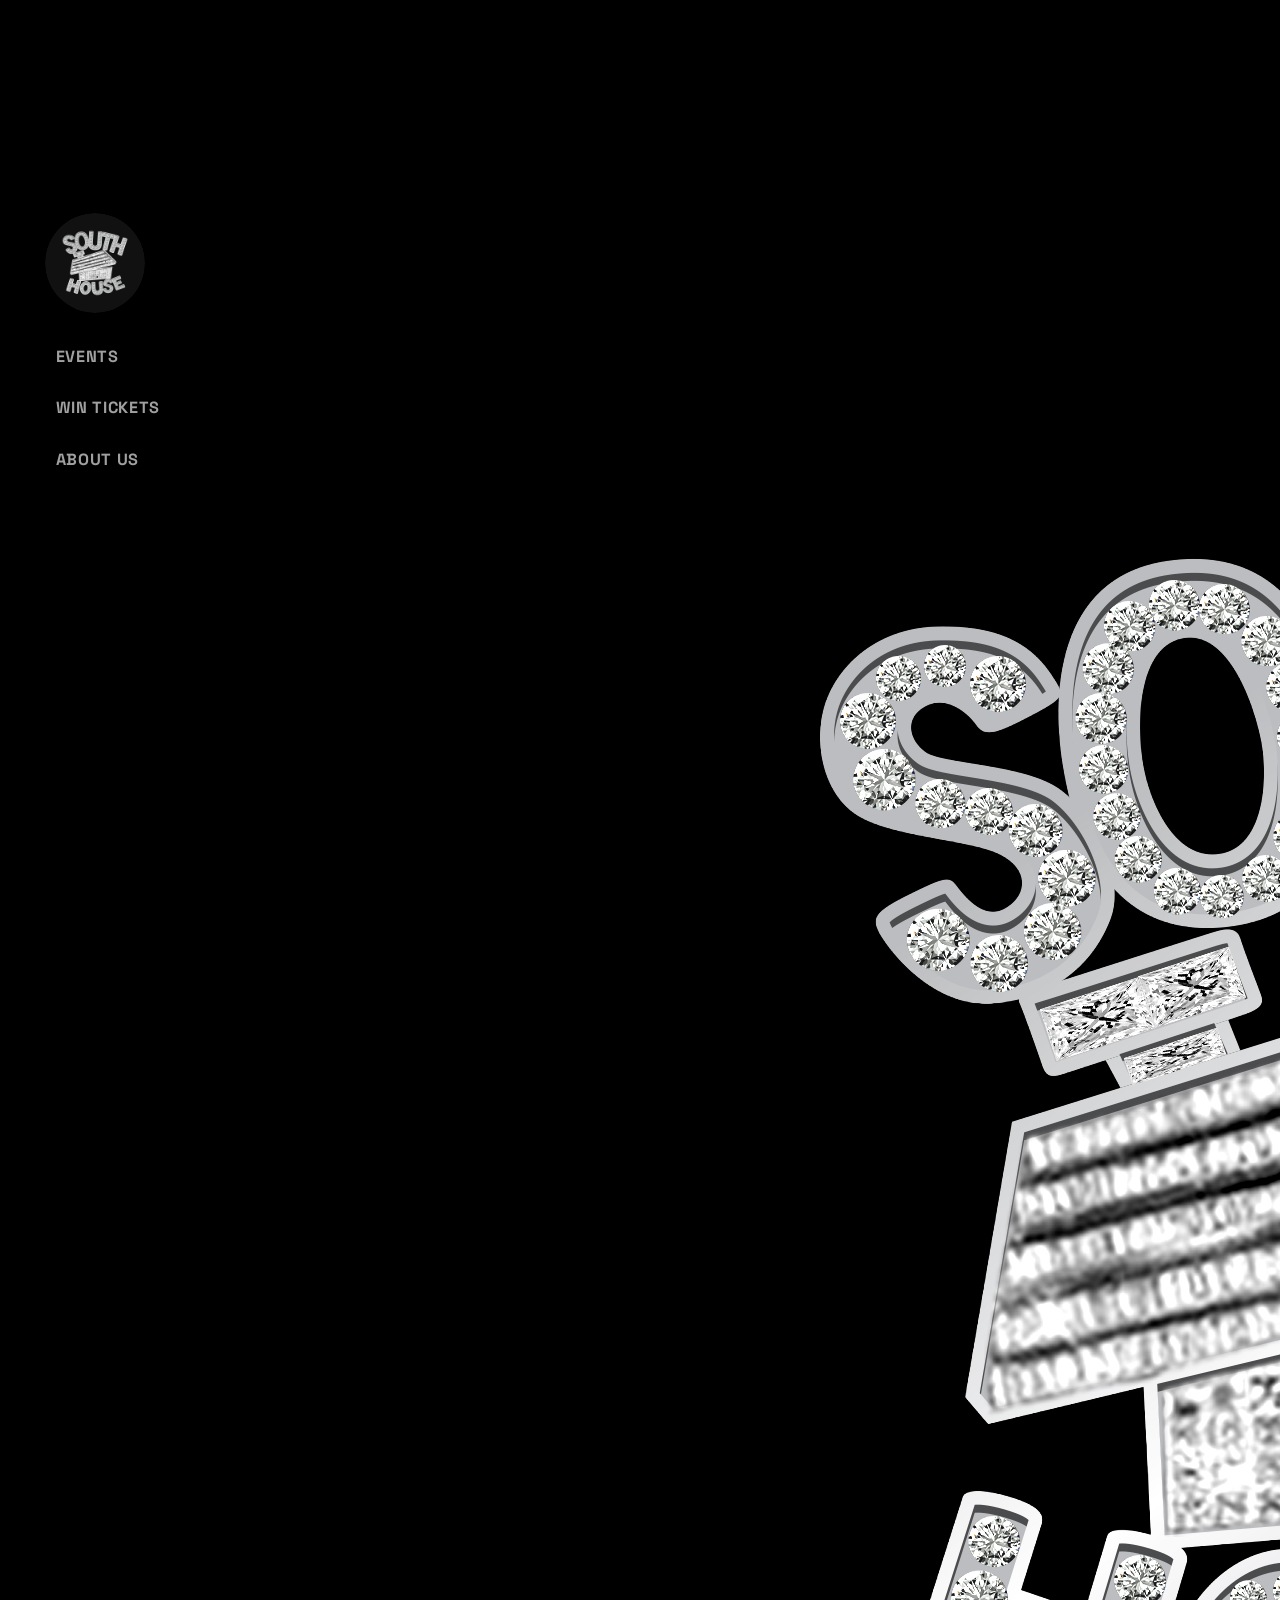
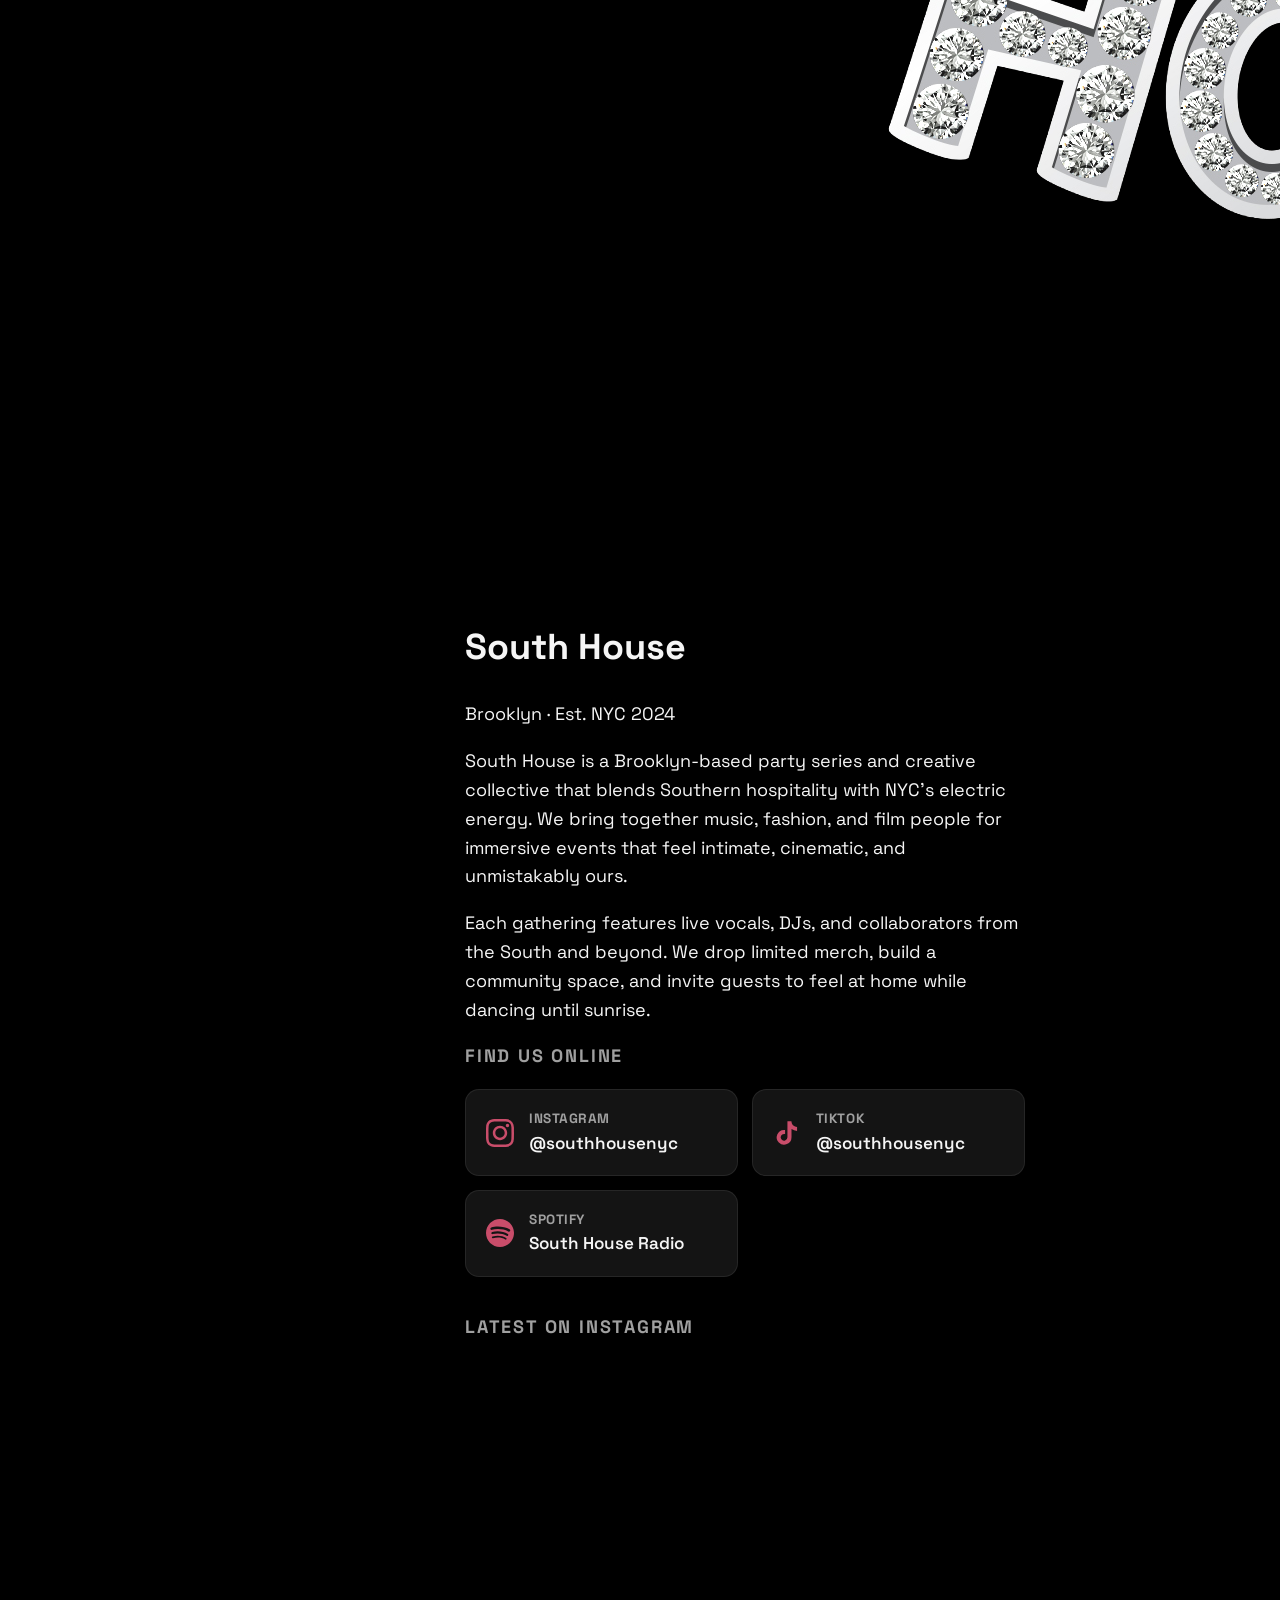
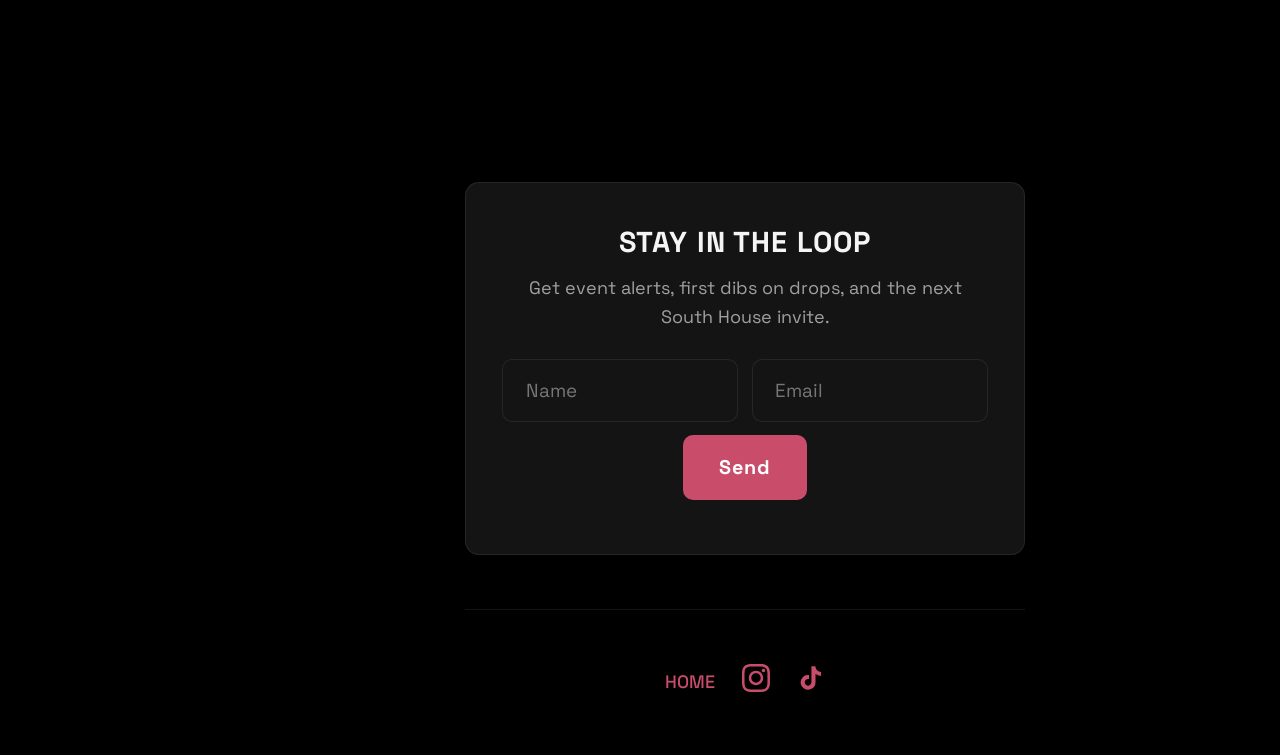
==== commit 5881fbaa: "Refine about page" ====
--- a/about.html
+++ b/about.html
@@ -1,180 +1,201 @@
 <!DOCTYPE html>
 <html lang="en">
 <head>
-  <meta charset="UTF-8">
-  <meta name="viewport" content="width=device-width, initial-scale=1.0">
-  <title>About Us — South House</title>
-  <link rel="stylesheet" href="styles.css">
-  <link rel="preconnect" href="https://fonts.googleapis.com">
-  <link rel="preconnect" href="https://fonts.gstatic.com" crossorigin>
-  <link href="https://fonts.googleapis.com/css2?family=Space+Grotesk:wght@300;400;500;600;700&display=swap" rel="stylesheet">
-  <style>
-    .about-page {
-      position: relative;
-      min-height: 100vh;
-      background: var(--bg);
-      overflow: hidden;
-    }
-
-    .about-page .bg-video {
-      position: fixed;
-      top: 0;
-      left: 0;
-      width: 100%;
-      height: 100%;
-      object-fit: cover;
-      opacity: 0.25;
-      z-index: -1;
-    }
-
-    .about-page .page-content {
-      position: relative;
-      z-index: 1;
-    }
-  </style>
+  <meta charset="UTF-8" />
+  <meta name="viewport" content="width=device-width, initial-scale=1.0" />
+  <title>About — South House</title>
+  <link rel="stylesheet" href="styles.css" />
+  <link rel="preconnect" href="https://fonts.googleapis.com" />
+  <link rel="preconnect" href="https://fonts.gstatic.com" crossorigin />
+  <link href="https://fonts.googleapis.com/css2?family=Space+Grotesk:wght@300;400;500;600;700&display=swap" rel="stylesheet" />
 </head>
 <body>
-  <div class="about-page">
-    <video class="bg-video" autoplay muted loop playsinline>
-      <source src="assets/entrance-video-web.mp4" type="video/mp4">
-    </video>
-
-    <header class="top-bar">
-      <div class="logo-container">
-        <a href="index.html">
-          <img src="assets/sh-logo-diamond.png" alt="South House" class="logo">
+  <video class="bg-video" autoplay muted loop playsinline>
+    <source src="entrance-video-web.mp4" type="video/mp4" />
+  </video>
+
+  <header class="mobile-nav-header">
+    <a href="index.html" class="mobile-logo-link">
+      <img src="assets/sh-logo-diamond.png" alt="South House" class="mobile-logo" />
+    </a>
+    <button class="menu-toggle" onclick="toggleMenu()">Menu</button>
+  </header>
+
+  <nav class="mobile-dropdown" id="mobileDropdown">
+    <a href="events.html#tickets">EVENTS</a>
+    <a href="index.html">WIN TICKETS</a>
+    <a href="about.html" class="active">ABOUT US</a>
+  </nav>
+
+  <div class="layout">
+    <aside class="sidebar">
+      <header class="logo-header">
+        <a href="index.html" class="logo-spin-link" aria-label="South House">
+          <span class="logo-face logo-front">
+            <img src="assets/sh-logo-diamond.png" alt="" class="avatar" width="100" height="100" loading="lazy" />
+          </span>
         </a>
-      </div>
-      <nav class="nav-links desktop-nav">
-        <a href="index.html" class="nav-link">Home</a>
-        <a href="events.html" class="nav-link">Events</a>
-        <a href="about.html" class="nav-link active">About</a>
-        <a href="signup.html" class="nav-link">Sign Up</a>
+      </header>
+      <nav class="side-nav">
+        <a href="events.html#tickets">EVENTS</a>
+        <a href="index.html">WIN TICKETS</a>
+        <a href="about.html" class="active">ABOUT US</a>
       </nav>
-      <button class="hamburger" id="hamburger">
-        <span></span>
-        <span></span>
-        <span></span>
-      </button>
-    </header>
-
-    <div id="mobile-menu" class="mobile-menu hidden">
-      <nav class="mobile-nav">
-        <a href="index.html" class="mobile-link">Home</a>
-        <a href="events.html" class="mobile-link">Events</a>
-        <a href="about.html" class="mobile-link active">About</a>
-        <a href="signup.html" class="mobile-link">Sign Up</a>
-      </nav>
-    </div>
-
-    <main class="page-content">
-      <div class="main-container">
-        <div class="about-content">
-          <div class="about-hero">
-            <img src="assets/sh-logo-diamond.png" alt="South House" class="about-hero-logo">
-            <h1 class="about-hero-title">SOUTH HOUSE</h1>
-            <p class="about-hero-sub">WHERE SOUTHERN HOSPITALITY MEETS NYC ENERGY</p>
-          </div>
-
-          <div class="about-copy">
-            <h2>About Us</h2>
-            <p>South House is a premier lifestyle brand bridging the gap between Southern charm and New York City edge. Founded in 2024, we curate unforgettable experiences that celebrate community, culture, and creativity.</p>
-            <p>Our flagship events blend live music, art, and dining into immersive experiences that feel both intimate and electric. From rooftop sessions to full floor takeovers, every event is designed to leave an impression.</p>
-          </div>
-
+    </aside>
+
+    <main class="main-content">
+      <div class="page">
+        <div class="about-hero">
+          <img src="assets/sh-logo-diamond.png" alt="South House" class="about-hero-logo" />
+          <h1 class="about-hero-title">South House</h1>
+          <p class="about-hero-sub">Brooklyn · Est. NYC 2024</p>
+        </div>
+
+        <section class="about-copy">
+          <p>
+            South House is a Brooklyn-based party series and creative collective that blends Southern hospitality with NYC's electric energy. We bring together music, fashion, and film people for immersive events that feel intimate, cinematic, and unmistakably ours.
+          </p>
+          <p>
+            Each gathering features live vocals, DJs, and collaborators from the South and beyond. We drop limited merch, build a community space, and invite guests to feel at home while dancing until sunrise.
+          </p>
+        </section>
+
+        <section class="ig-section">
+          <h2 class="ig-section-title">Find Us Online</h2>
           <div class="social-grid">
-            <a href="https://www.instagram.com/southhousenyc/" target="_blank" class="social-card">
-              <div class="social-card__icon">
-                <svg viewBox="0 0 24 24" fill="currentColor" width="24" height="24">
-                  <path d="M12 2.163c3.204 0 3.584.012 4.85.07 3.252.148 4.771 1.691 4.919 4.919.058 1.265.069 1.645.069 4.849 0 3.205-.012 3.584-.069 4.849-.149 3.225-1.664 4.771-4.919 4.919-1.266.058-1.644.07-4.85.07-3.204 0-3.584-.012-4.849-.07-3.26-.149-4.771-1.699-4.919-4.92-.058-1.265-.07-1.644-.07-4.849 0-3.204.013-3.583.07-4.849.149-3.227 1.664-4.771 4.919-4.919 1.266-.057 1.645-.069 4.849-.069zm0-2.163c-3.259 0-3.667.014-4.947.072-4.358.2-6.78 2.618-6.98 6.98-.059 1.281-.073 1.689-.073 4.948 0 3.259.014 3.668.072 4.948.2 4.358 2.618 6.78 6.98 6.98 1.281.058 1.689.072 4.948.072 3.259 0 3.668-.014 4.948-.072 4.354-.2 6.782-2.618 6.979-6.98.059-1.28.073-1.689.073-4.948 0-3.259-.014-3.667-.072-4.947-.196-4.354-2.617-6.78-6.979-6.98-1.281-.059-1.69-.073-4.949-.073zm0 5.838c-3.403 0-6.162 2.759-6.162 6.162s2.759 6.163 6.162 6.163 6.162-2.759 6.162-6.163c0-3.403-2.759-6.162-6.162-6.162zm0 10.162c-2.209 0-4-1.79-4-4 0-2.209 1.791-4 4-4s4 1.791 4 4c0 2.21-1.791 4-4 4zm6.406-11.845c-.796 0-1.441.645-1.441 1.44s.645 1.44 1.441 1.44c.795 0 1.439-.645 1.439-1.44s-.644-1.44-1.439-1.44z"/>
+            <a class="social-card" href="https://www.instagram.com/southhousenyc/" target="_blank" rel="noopener">
+              <span class="social-card__icon" aria-hidden="true">
+                <svg viewBox="0 0 24 24" fill="currentColor" width="28" height="28">
+                  <path d="M12 2.163c3.204 0 3.584.012 4.85.07 3.252.148 4.771 1.691 4.919 4.919.058 1.265.069 1.645.069 4.849 0 3.205-.012 3.584-.069 4.849-.149 3.225-1.664 4.771-4.919 4.919-1.266.058-1.644.07-4.85.07-3.204 0-3.584-.012-4.849-.07-3.26-.149-4.771-1.699-4.919-4.92-.058-1.265-.07-1.644-.07-4.849 0-3.204.013-3.583.07-4.849.149-3.227 1.664-4.771 4.919-4.919 1.266-.057 1.645-.069 4.849-.069zm0-2.163c-3.259 0-3.667.014-4.947.072-4.358.2-6.78 2.618-6.98 6.98-.059 1.281-.073 1.689-.073 4.948 0 3.259.014 3.668.072 4.948.2 4.358 2.618 6.78 6.98 6.98 1.281.058 1.689.072 4.948.072 3.259 0 3.668-.014 4.948-.072 4.354-.2 6.782-2.618 6.979-6.98.059-1.28.073-1.689.073-4.948 0-3.259-.014-3.667-.072-4.947-.196-4.354-2.617-6.78-6.979-6.98-1.281-.059-1.69-.073-4.949-.073zm0 5.838c-3.403 0-6.162 2.759-6.162 6.162s2.759 6.163 6.162 6.163 6.162-2.759 6.162-6.163c0-3.403-2.759-6.162-6.162-6.162zm0 10.162c-2.209 0-4-1.79-4-4 0-2.209 1.791-4 4-4s4 1.791 4 4c0 2.21-1.791 4-4 4zm6.406-11.845c-.796 0-1.441.645-1.441 1.44s.645 1.44 1.441 1.44c.795 0 1.439-.645 1.439-1.44s-.644-1.44-1.439-1.44z" />
                 </svg>
-              </div>
-              <div>
+              </span>
+              <span>
                 <span class="social-card__label">Instagram</span>
                 <span class="social-card__handle">@southhousenyc</span>
-              </div>
-            </a>
-            <a href="https://www.tiktok.com/@southhousenyc" target="_blank" class="social-card">
-              <div class="social-card__icon">
-                <svg viewBox="0 0 24 24" fill="currentColor" width="24" height="24">
-                  <path d="M19.59 6.69a4.83 4.83 0 01-3.77-4.25V2h-3.45v13.67a2.89 2.89 0 01-5.2 1.74 2.89 2.89 0 012.31-4.64 2.93 2.93 0 01.88.13V9.4a6.84 6.84 0 00-1-.05A6.33 6.33 0 005 20.1a6.34 6.34 0 0010.86-4.43v-7a8.16 8.16 0 004.77 1.52v-3.4a4.85 4.85 0 01-1-.1z"/>
+              </span>
+            </a>
+            <a class="social-card" href="https://www.tiktok.com/@southhousenyc" target="_blank" rel="noopener">
+              <span class="social-card__icon" aria-hidden="true">
+                <svg viewBox="0 0 24 24" fill="currentColor" width="28" height="28">
+                  <path d="M19.59 6.69a4.83 4.83 0 01-3.77-4.25V2h-3.45v13.67a2.89 2.89 0 01-5.2 1.74 2.89 2.89 0 012.31-4.64 2.93 2.93 0 01.88.13V9.4a6.84 6.84 0 00-1-.05A6.33 6.33 0 005 20.1a6.34 6.34 0 0010.86-4.43v-7a8.16 8.16 0 004.77 1.52v-3.4a4.85 4.85 0 01-1-.1z" />
                 </svg>
-              </div>
-              <div>
+              </span>
+              <span>
                 <span class="social-card__label">TikTok</span>
                 <span class="social-card__handle">@southhousenyc</span>
-              </div>
+              </span>
+            </a>
+            <a class="social-card" href="https://open.spotify.com/playlist/2k4YPonD9Z8ZdRkotVb87u" target="_blank" rel="noopener">
+              <span class="social-card__icon" aria-hidden="true">
+                <svg viewBox="0 0 24 24" fill="currentColor" width="28" height="28">
+                  <path d="M12 0C5.4 0 0 5.4 0 12s5.4 12 12 12 12-5.4 12-12S18.66 0 12 0zm5.521 17.34c-.24.359-.66.48-1.021.24-2.82-1.74-6.36-2.101-10.561-1.141-.418.122-.779-.179-.899-.539-.12-.421.18-.78.54-.9 4.56-1.021 8.52-.6 11.64 1.32.42.18.479.659.301 1.02zm1.44-3.3c-.301.42-.841.6-1.262.3-3.239-1.98-8.159-2.58-11.939-1.38-.479.12-1.02-.12-1.14-.6-.12-.48.12-1.021.6-1.141C9.6 9.9 15 10.561 18.72 12.84c.361.181.54.78.241 1.2zm.12-3.36C15.24 8.4 8.82 8.16 5.16 9.301c-.6.179-1.2-.181-1.38-.721-.18-.601.18-1.2.72-1.381 4.26-1.26 11.28-1.02 15.721 1.621.539.3.719 1.02.419 1.56-.299.421-1.02.599-1.559.3z" />
+                </svg>
+              </span>
+              <span>
+                <span class="social-card__label">Spotify</span>
+                <span class="social-card__handle">South House Radio</span>
+              </span>
             </a>
           </div>
-
-          <div class="about-copy">
-            <h2>Live Photos</h2>
+        </section>
+
+        <section class="ig-section">
+          <h2 class="ig-section-title">Latest on Instagram</h2>
+          <div id="ig-feed"></div>
+        </section>
+
+        <section class="about-signup-section">
+          <h2 class="about-signup-title">Stay in the Loop</h2>
+          <p class="about-signup-text">Get event alerts, first dibs on drops, and the next South House invite.</p>
+          <form id="aboutSignupForm" class="about-signup-row">
+            <input type="text" name="name" class="signup-input" placeholder="Name" required autocomplete="name" />
+            <input type="email" name="email" class="signup-input" placeholder="Email" required autocomplete="email" />
+            <button type="submit" class="signup-submit about-signup-btn">Send</button>
+          </form>
+          <div id="about-signup-msg" role="status" aria-live="polite" style="margin-top:1rem; font-weight:600;"></div>
+        </section>
+
+        <footer class="about">
+          <div class="footer-logos">
+            <a href="index.html" class="footer-logo">HOME</a>
+            <a href="https://www.instagram.com/southhousenyc/" class="footer-logo" target="_blank" rel="noopener" aria-label="Instagram">
+              <svg viewBox="0 0 24 24" fill="currentColor" width="28" height="28" aria-hidden="true"><path d="M12 2.163c3.204 0 3.584.012 4.85.07 3.252.148 4.771 1.691 4.919 4.919.058 1.265.069 1.645.069 4.849 0 3.205-.012 3.584-.069 4.849-.149 3.225-1.664 4.771-4.919 4.919-1.266.058-1.644.07-4.85.07-3.204 0-3.584-.012-4.849-.07-3.26-.149-4.771-1.699-4.919-4.92-.058-1.265-.07-1.644-.07-4.849 0-3.204.013-3.583.07-4.849.149-3.227 1.664-4.771 4.919-4.919 1.266-.057 1.645-.069 4.849-.069zm0-2.163c-3.259 0-3.667.014-4.947.072-4.358.2-6.78 2.618-6.98 6.98-.059 1.281-.073 1.689-.073 4.948 0 3.259.014 3.668.072 4.948.2 4.358 2.618 6.78 6.98 6.98 1.281.058 1.689.072 4.948.072 3.259 0 3.668-.014 4.948-.072 4.354-.2 6.782-2.618 6.979-6.98.059-1.28.073-1.689.073-4.948 0-3.259-.014-3.667-.072-4.947-.196-4.354-2.617-6.78-6.979-6.98-1.281-.059-1.69-.073-4.949-.073zm0 5.838c-3.403 0-6.162 2.759-6.162 6.162s2.759 6.163 6.162 6.163 6.162-2.759 6.162-6.163c0-3.403-2.759-6.162-6.162-6.162zm0 10.162c-2.209 0-4-1.79-4-4 0-2.209 1.791-4 4-4s4 1.791 4 4c0 2.21-1.791 4-4 4zm6.406-11.845c-.796 0-1.441.645-1.441 1.44s.645 1.44 1.441 1.44c.795 0 1.439-.645 1.439-1.44s-.644-1.44-1.439-1.44z"/></svg>
+            </a>
+            <a href="https://www.tiktok.com/@southhousenyc" class="footer-logo" target="_blank" rel="noopener" aria-label="TikTok">
+              <svg viewBox="0 0 24 24" fill="currentColor" width="28" height="28" aria-hidden="true"><path d="M19.59 6.69a4.83 4.83 0 0 1-3.77-4.25V2h-3.45v13.67a2.89 2.89 0 0 1-5.2 1.74 2.89 2.89 0 0 1 2.31-4.64 2.93 2.93 0 0 1 .88.13V9.4a6.84 6.84 0 0 0-1-.05A6.33 6.33 0 0 0 5 20.1a6.34 6.34 0 0 0 10.86-4.43v-7a8.16 8.16 0 0 0 4.77 1.52v-3.4a4.85 4.85 0 0 1-1-.1z"/></svg>
+            </a>
           </div>
-
-          <div class="instagram-feed" id="instagram-feed">
-            <script src="https://snapwidget.io/js/embed.js"></script>
-          </div>
-
-          <div class="about-copy">
-            <h2>Press & Features</h2>
-            <p>South House has been featured in various publications and platforms celebrating the fusion of Southern culture and urban nightlife. Our events regularly draw diverse crowds from across the city and beyond.</p>
-          </div>
-        </div>
+        </footer>
       </div>
     </main>
-
-    <footer class="footer">
-      <div class="footer-content">
-        <div class="footer-logo">
-          <img src="assets/sh-logo-diamond.png" alt="South House" style="width: 40px; height: 40px; object-fit: contain;">
-        </div>
-        <nav class="footer-nav">
-          <a href="index.html" class="footer-link">Home</a>
-          <a href="events.html" class="footer-link">Events</a>
-          <a href="about.html" class="footer-link">About</a>
-          <a href="signup.html" class="footer-link">Sign Up</a>
-        </nav>
-        <div class="footer-socials">
-          <a href="https://www.instagram.com/southhousenyc/" target="_blank" class="social-icon">
-            <svg viewBox="0 0 24 24" fill="currentColor" width="20" height="20">
-              <path d="M12 2.163c3.204 0 3.584.012 4.85.07 3.252.148 4.771 1.691 4.919 4.919.058 1.265.069 1.645.069 4.849 0 3.205-.012 3.584-.069 4.849-.149 3.225-1.664 4.771-4.919 4.919-1.266.058-1.644.07-4.85.07-3.204 0-3.584-.012-4.849-.07-3.26-.149-4.771-1.699-4.919-4.92-.058-1.265-.07-1.644-.07-4.849 0-3.204.013-3.583.07-4.849.149-3.227 1.664-4.771 4.919-4.919 1.266-.057 1.645-.069 4.849-.069zm0-2.163c-3.259 0-3.667.014-4.947.072-4.358.2-6.78 2.618-6.98 6.98-.059 1.281-.073 1.689-.073 4.948 0 3.259.014 3.668.072 4.948.2 4.358 2.618 6.78 6.98 6.98 1.281.058 1.689.072 4.948.072 3.259 0 3.668-.014 4.948-.072 4.354-.2 6.782-2.618 6.979-6.98.059-1.28.073-1.689.073-4.948 0-3.259-.014-3.667-.072-4.947-.196-4.354-2.617-6.78-6.979-6.98-1.281-.059-1.69-.073-4.949-.073zm0 5.838c-3.403 0-6.162 2.759-6.162 6.162s2.759 6.163 6.162 6.163 6.162-2.759 6.162-6.163c0-3.403-2.759-6.162-6.162-6.162zm0 10.162c-2.209 0-4-1.79-4-4 0-2.209 1.791-4 4-4s4 1.791 4 4c0 2.21-1.791 4-4 4zm6.406-11.845c-.796 0-1.441.645-1.441 1.44s.645 1.44 1.441 1.44c.795 0 1.439-.645 1.439-1.44s-.644-1.44-1.439-1.44z"/>
-            </svg>
-          </a>
-          <a href="https://www.tiktok.com/@southhousenyc" target="_blank" class="social-icon">
-            <svg viewBox="0 0 24 24" fill="currentColor" width="20" height="20">
-              <path d="M19.59 6.69a4.83 4.83 0 01-3.77-4.25V2h-3.45v13.67a2.89 2.89 0 01-5.2 1.74 2.89 2.89 0 012.31-4.64 2.93 2.93 0 01.88.13V9.4a6.84 6.84 0 00-1-.05A6.33 6.33 0 005 20.1a6.34 6.34 0 0010.86-4.43v-7a8.16 8.16 0 004.77 1.52v-3.4a4.85 4.85 0 01-1-.1z"/>
-            </svg>
-          </a>
-        </div>
-      </div>
-    </footer>
   </div>
 
   <script>
-    const hamburger = document.getElementById('hamburger');
-    const mobileMenu = document.getElementById('mobile-menu');
-
-    hamburger.addEventListener('click', () => {
-      mobileMenu.classList.toggle('hidden');
-      hamburger.classList.toggle('active');
-    });
-
-    document.querySelectorAll('.mobile-link').forEach(link => {
-      link.addEventListener('click', () => {
-        mobileMenu.classList.add('hidden');
-        hamburger.classList.remove('active');
+    function toggleMenu() {
+      const dropdown = document.getElementById('mobileDropdown');
+      const toggle = document.querySelector('.menu-toggle');
+      dropdown.classList.toggle('open');
+      toggle.textContent = dropdown.classList.contains('open') ? 'Close' : 'Menu';
+    }
+
+    const aboutForm = document.getElementById('aboutSignupForm');
+    if (aboutForm) {
+      aboutForm.addEventListener('submit', (event) => {
+        event.preventDefault();
+        const msg = document.getElementById('about-signup-msg');
+        const submitBtn = aboutForm.querySelector('button[type="submit"]');
+        const payload = {
+          name: aboutForm.name.value.trim(),
+          email: aboutForm.email.value.trim(),
+          type: 'Newsletter'
+        };
+
+        if (!payload.name || !payload.email) {
+          msg.textContent = 'Please fill in both name and email.';
+          msg.style.color = '#e06b88';
+          return;
+        }
+
+        submitBtn.disabled = true;
+        submitBtn.textContent = 'Sending...';
+
+        fetch('https://script.google.com/macros/s/AKfycbx4lPtdO5sRImBPwfnjc8dI8SnS2dcSHTxw1yocfUJyFleJ8Kq52XXAyGiWaW3pkHuRgw/exec', {
+          method: 'POST',
+          headers: { 'Content-Type': 'application/json' },
+          body: JSON.stringify(payload)
+        })
+          .then((res) => res.text())
+          .then(() => {
+            msg.textContent = "You're on the list!";
+            msg.style.color = '#4ade80';
+            aboutForm.reset();
+            submitBtn.textContent = 'Sent';
+            setTimeout(() => {
+              submitBtn.disabled = false;
+              submitBtn.textContent = 'Send';
+            }, 1600);
+          })
+          .catch(() => {
+            msg.textContent = 'Try again soon.';
+            msg.style.color = '#e06b88';
+            submitBtn.disabled = false;
+            submitBtn.textContent = 'Send';
+          });
       });
-    });
-
-    window.snapkit = {
-      websitename: 'southhousenyc',
-      items: 6,
-      columns: 3,
-      rows: 2,
-      showinfo: true,
-      stylepreset: 'instagram'
-    };
+    }
+
+    (function renderIgFeed() {
+      const container = document.getElementById('ig-feed');
+      const widget = document.createElement('iframe');
+      widget.src = 'https://snapwidget.com/embed/1102299';
+      widget.className = 'ig-post-embed';
+      widget.title = 'South House on Instagram';
+      widget.loading = 'lazy';
+      widget.allowFullscreen = true;
+      widget.setAttribute('frameborder', '0');
+      widget.style = 'width:100%; min-height:360px; border:none; overflow:hidden; border-radius: var(--radius);';
+      container.appendChild(widget);
+    })();
   </script>
-  <script src="https://snapwidget.io/embed.js"></script>
 </body>
-</html>+</html>
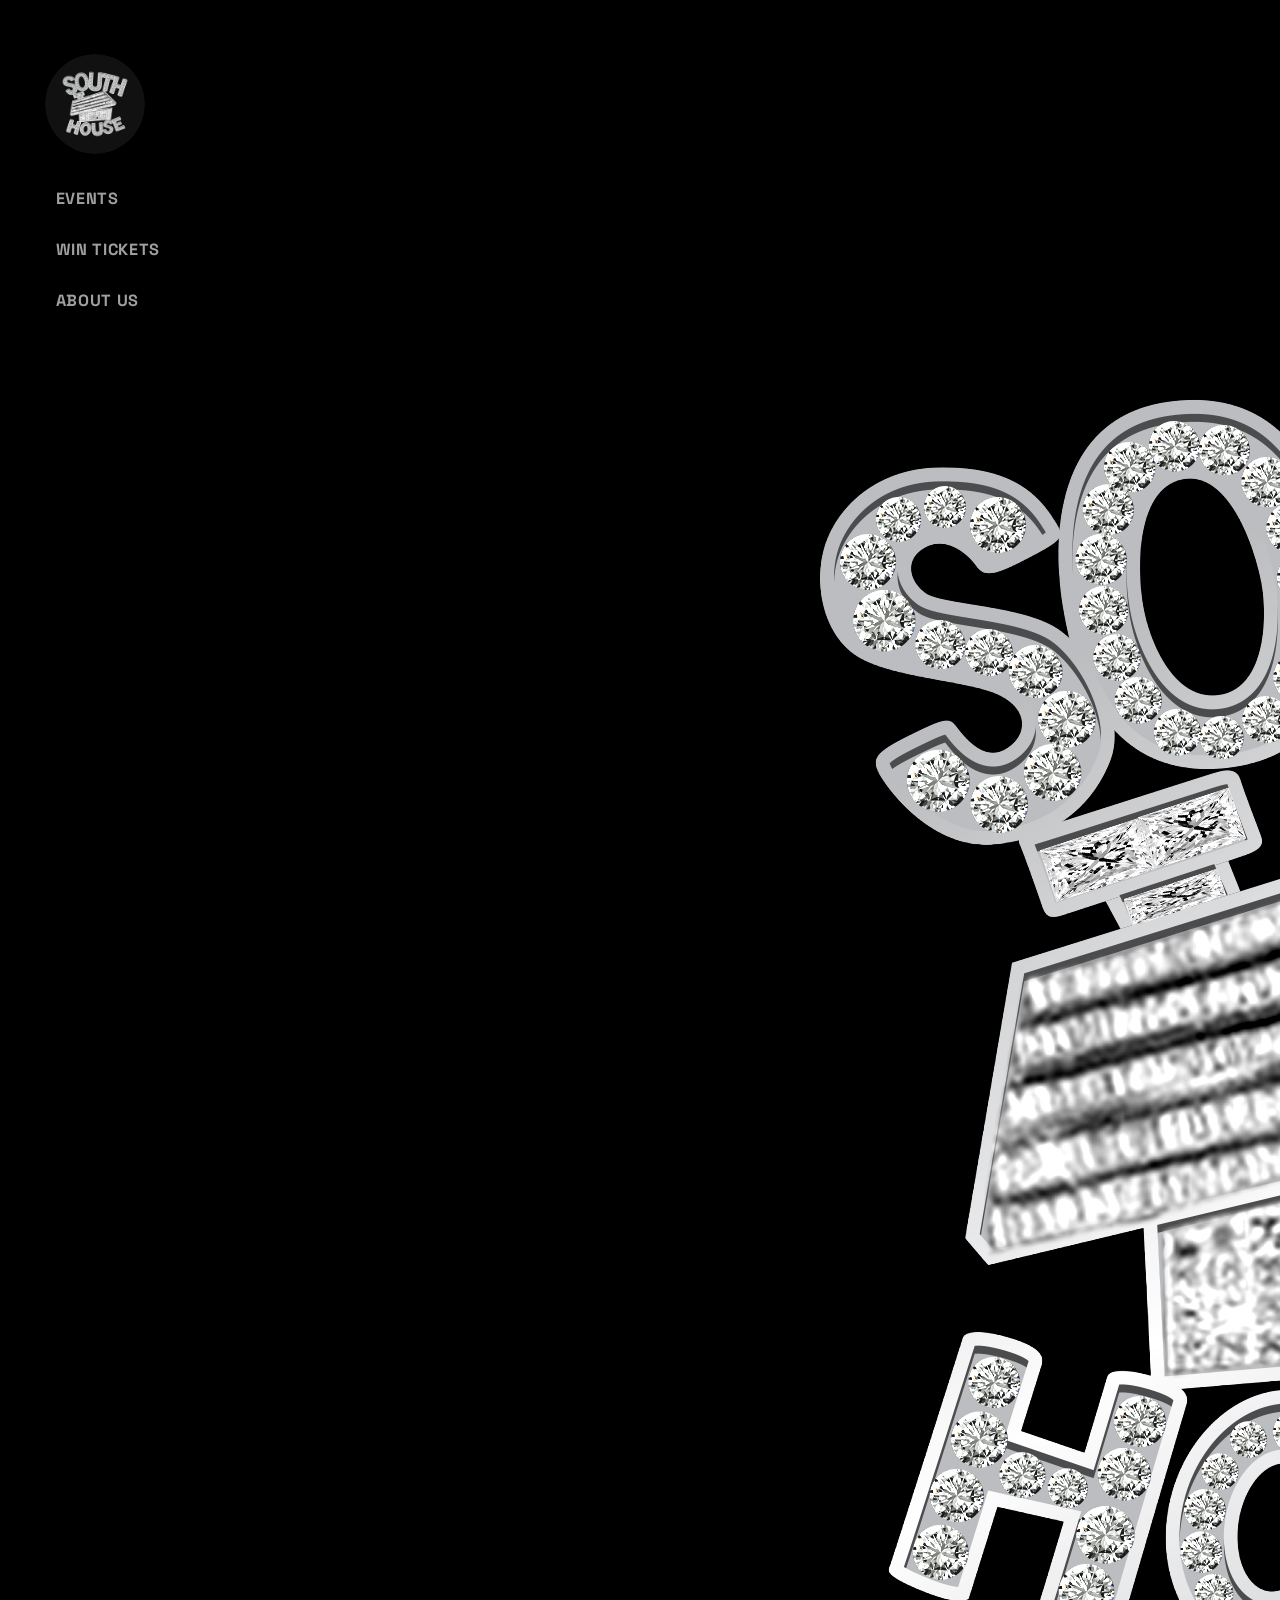
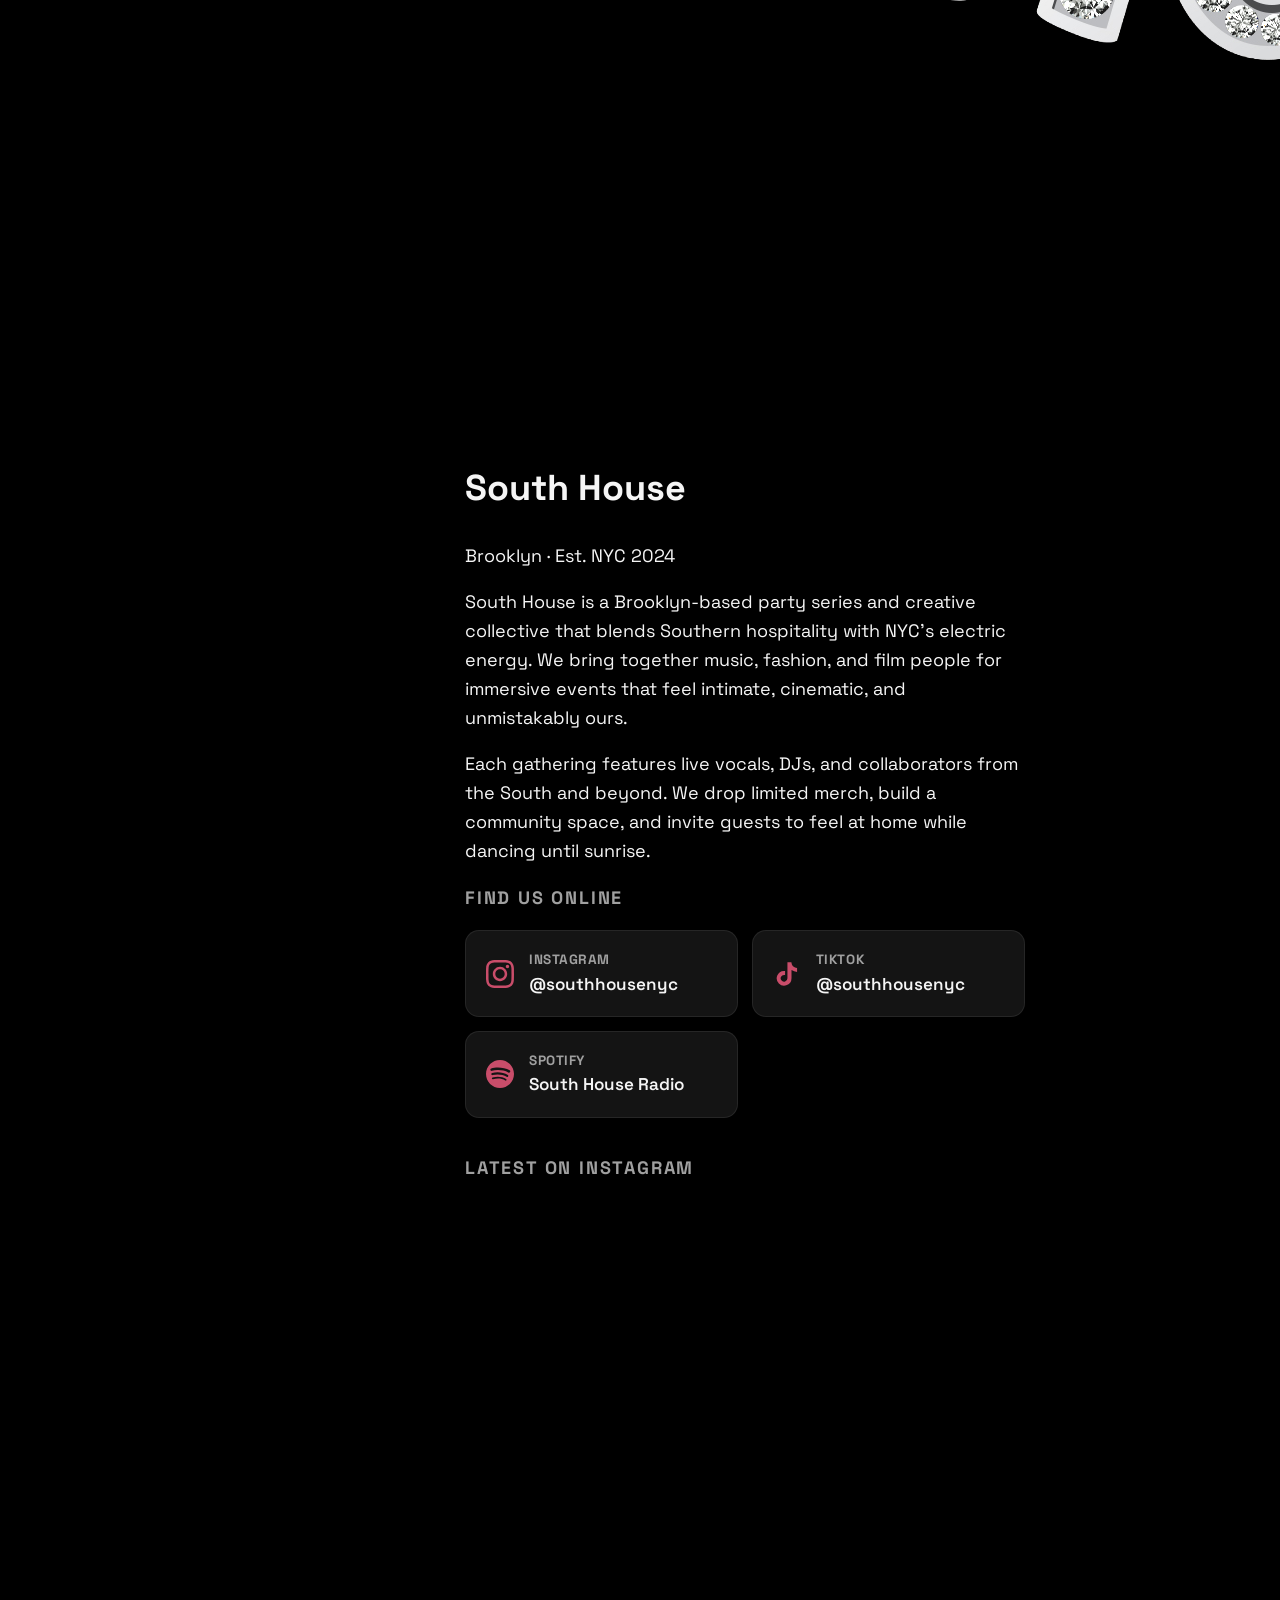
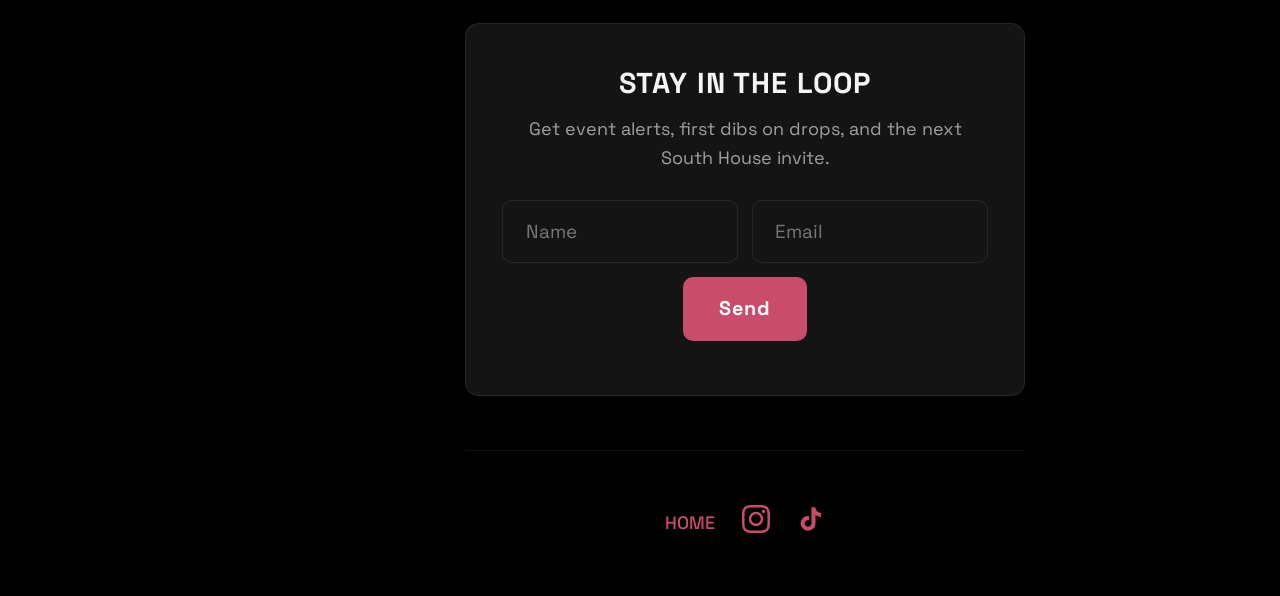
==== commit 2a0e3c74: "Fix about video layering" ====
--- a/about.html
+++ b/about.html
@@ -8,11 +8,38 @@
   <link rel="preconnect" href="https://fonts.googleapis.com" />
   <link rel="preconnect" href="https://fonts.gstatic.com" crossorigin />
   <link href="https://fonts.googleapis.com/css2?family=Space+Grotesk:wght@300;400;500;600;700&display=swap" rel="stylesheet" />
+  <style>
+    .about-video-wrap {
+      position: fixed;
+      inset: 0;
+      z-index: -1;
+      overflow: hidden;
+    }
+
+    .about-bg-video {
+      width: 100%;
+      height: 100%;
+      object-fit: cover;
+      opacity: 0.28;
+    }
+
+    body {
+      min-height: 100vh;
+      background: #000;
+    }
+
+    .page {
+      position: relative;
+      z-index: 1;
+    }
+  </style>
 </head>
 <body>
-  <video class="bg-video" autoplay muted loop playsinline>
-    <source src="entrance-video-web.mp4" type="video/mp4" />
-  </video>
+  <div class="about-video-wrap">
+    <video class="about-bg-video" autoplay muted loop playsinline>
+      <source src="entrance-video-web.mp4" type="video/mp4" />
+    </video>
+  </div>
 
   <header class="mobile-nav-header">
     <a href="index.html" class="mobile-logo-link">
@@ -29,6 +56,8 @@
 
   <div class="layout">
     <aside class="sidebar">
+      <!-- ensure video stays behind -->
+
       <header class="logo-header">
         <a href="index.html" class="logo-spin-link" aria-label="South House">
           <span class="logo-face logo-front">
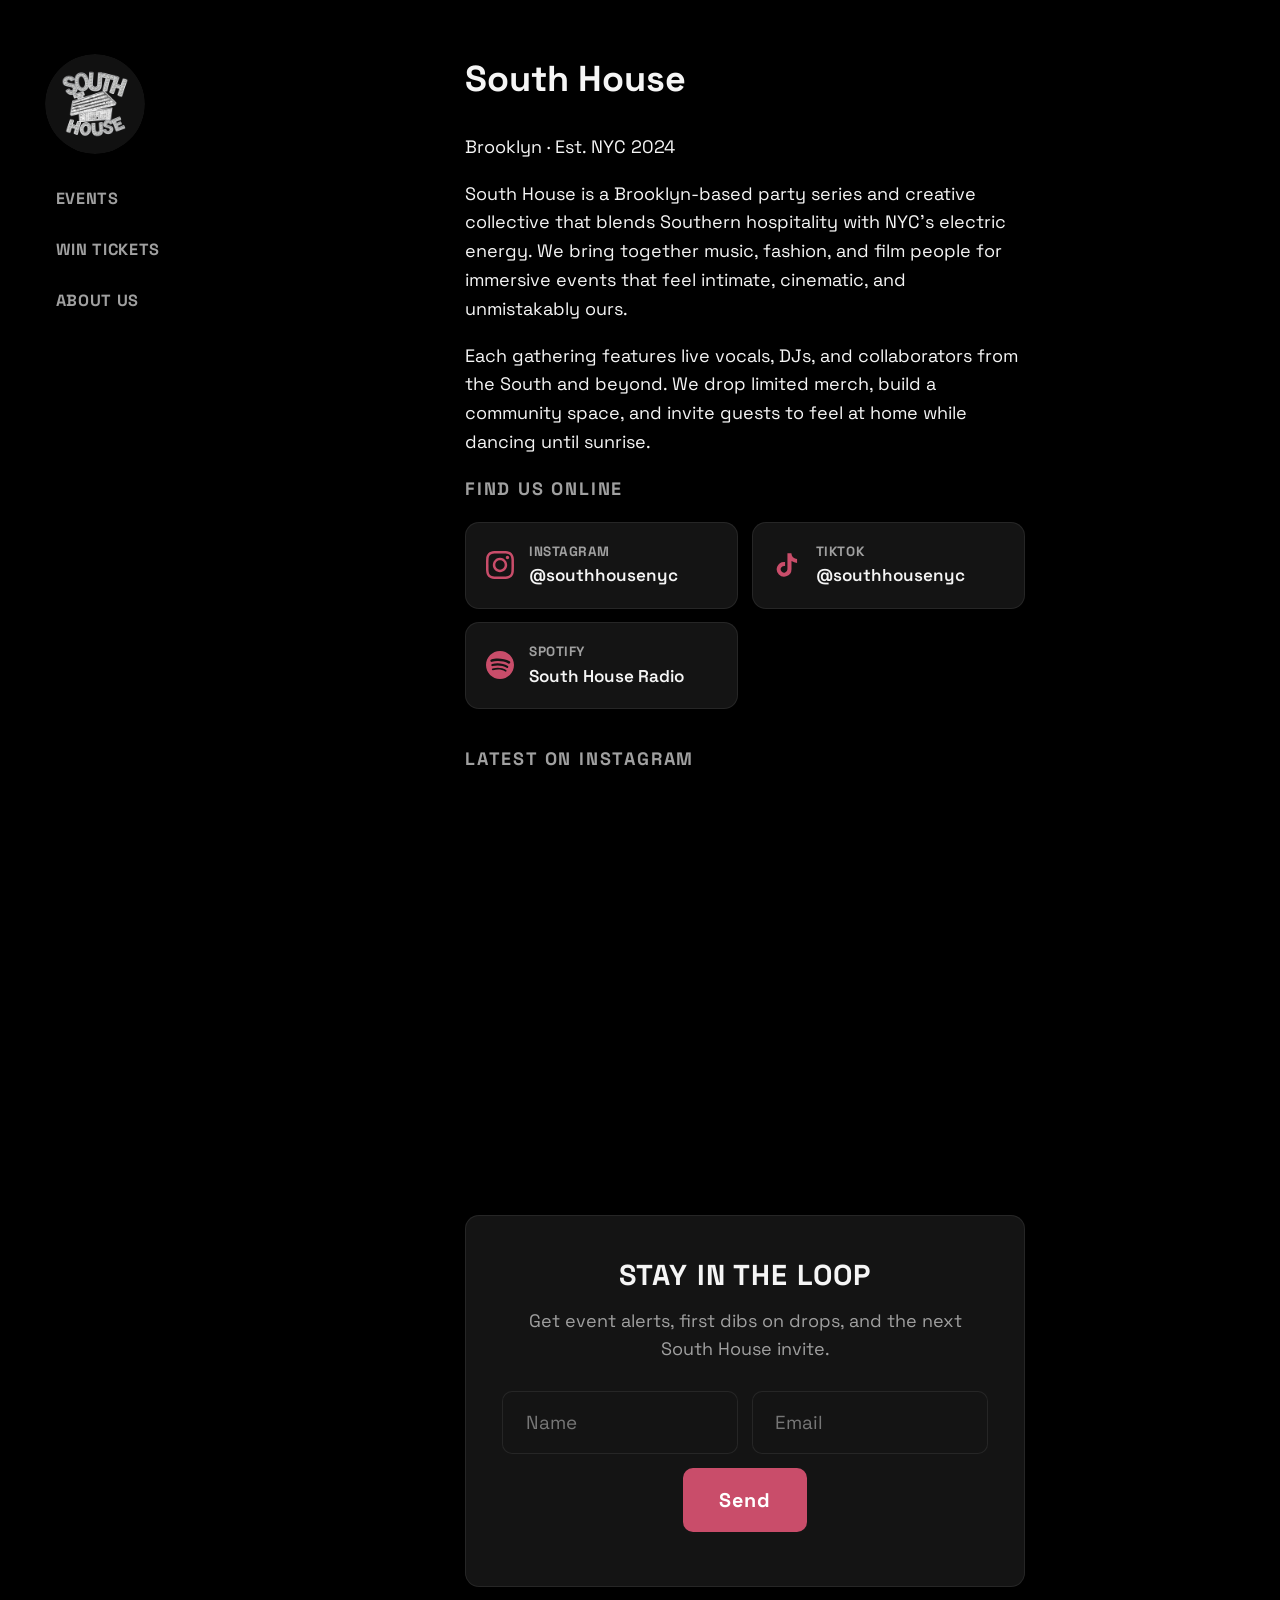
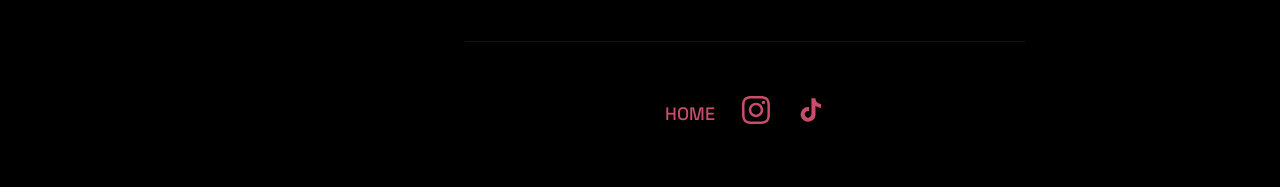
==== commit 42484bb4: "Remove about page hero logo" ====
--- a/about.html
+++ b/about.html
@@ -75,7 +75,6 @@
     <main class="main-content">
       <div class="page">
         <div class="about-hero">
-          <img src="assets/sh-logo-diamond.png" alt="South House" class="about-hero-logo" />
           <h1 class="about-hero-title">South House</h1>
           <p class="about-hero-sub">Brooklyn · Est. NYC 2024</p>
         </div>
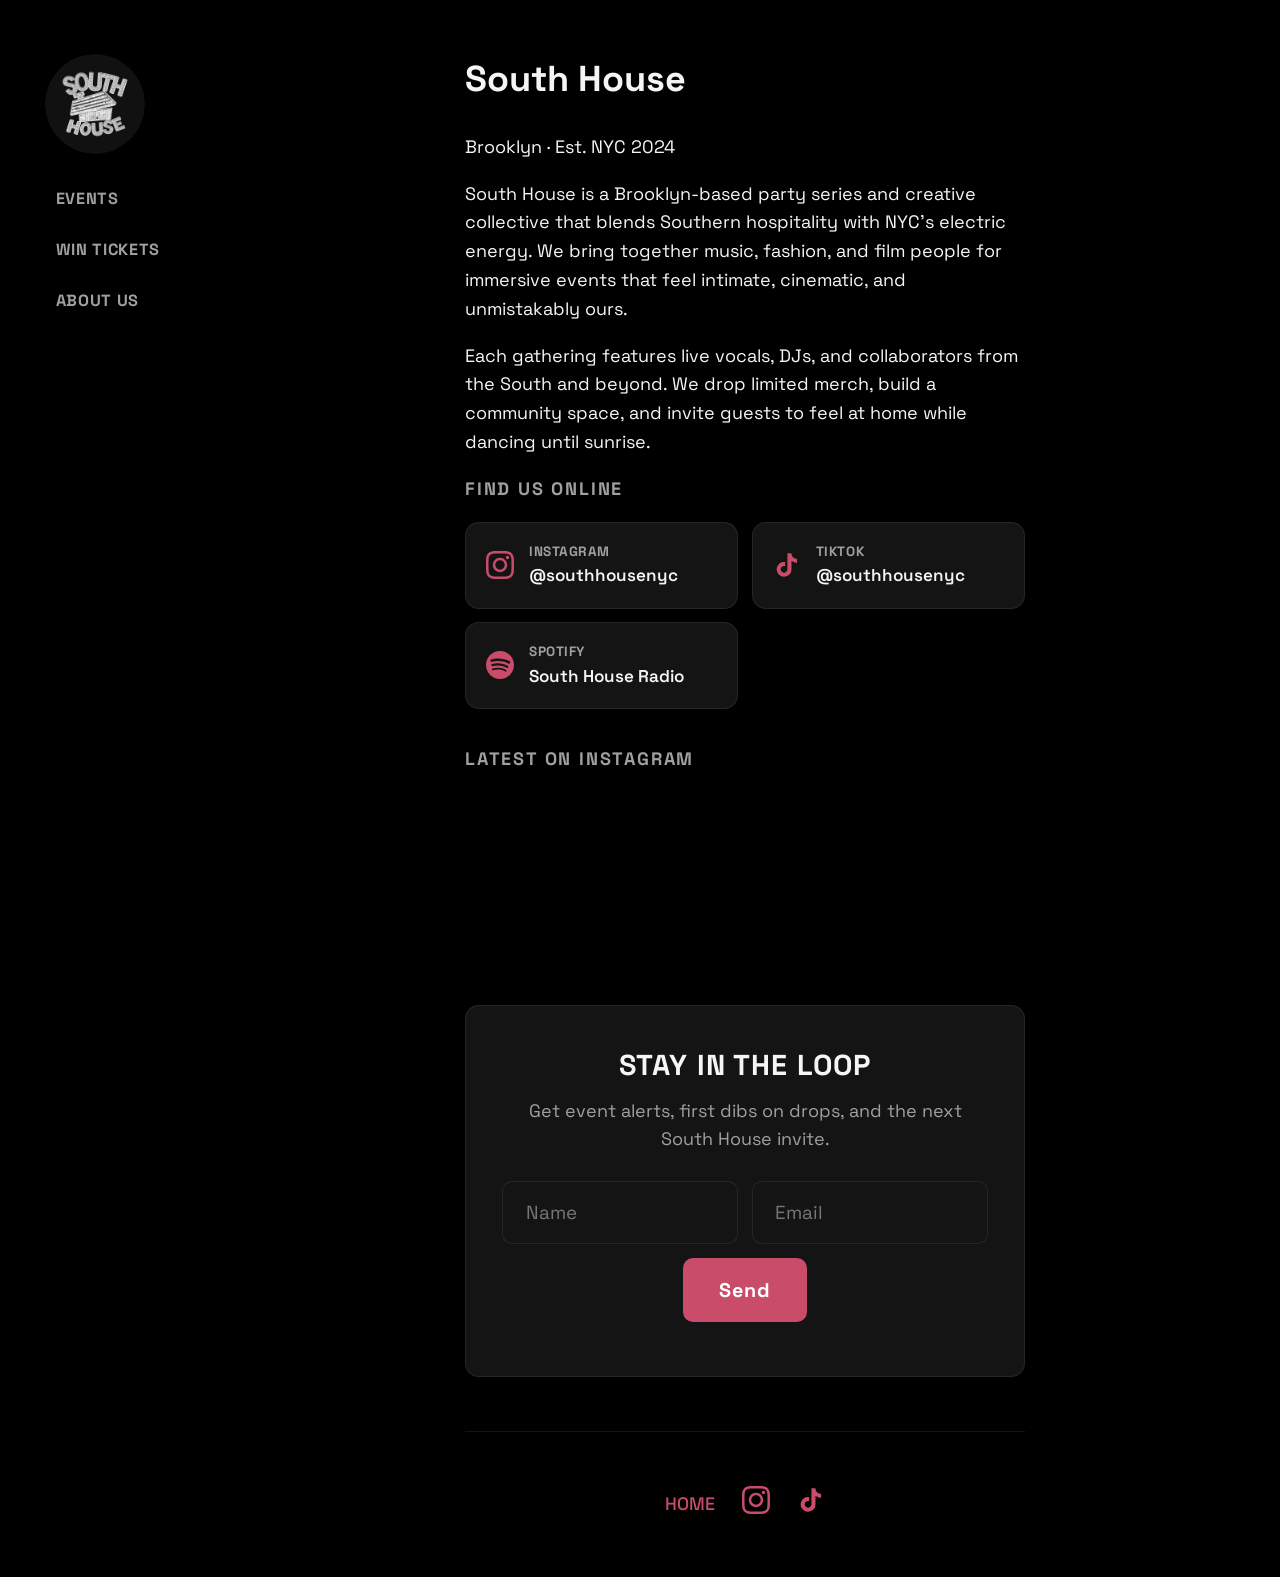
==== commit 174597f7: "Embed updated Instagram feed" ====
--- a/about.html
+++ b/about.html
@@ -129,7 +129,9 @@
 
         <section class="ig-section">
           <h2 class="ig-section-title">Latest on Instagram</h2>
-          <div id="ig-feed"></div>
+          <div class="ig-embed">
+            <iframe src="https://snapwidget.com/embed/17877816027189259" class="ig-post-embed" title="South House Instagram" loading="lazy" allowtransparency="true" frameborder="0"></iframe>
+          </div>
         </section>
 
         <section class="about-signup-section">
@@ -212,18 +214,6 @@
       });
     }
 
-    (function renderIgFeed() {
-      const container = document.getElementById('ig-feed');
-      const widget = document.createElement('iframe');
-      widget.src = 'https://snapwidget.com/embed/1102299';
-      widget.className = 'ig-post-embed';
-      widget.title = 'South House on Instagram';
-      widget.loading = 'lazy';
-      widget.allowFullscreen = true;
-      widget.setAttribute('frameborder', '0');
-      widget.style = 'width:100%; min-height:360px; border:none; overflow:hidden; border-radius: var(--radius);';
-      container.appendChild(widget);
-    })();
   </script>
 </body>
 </html>
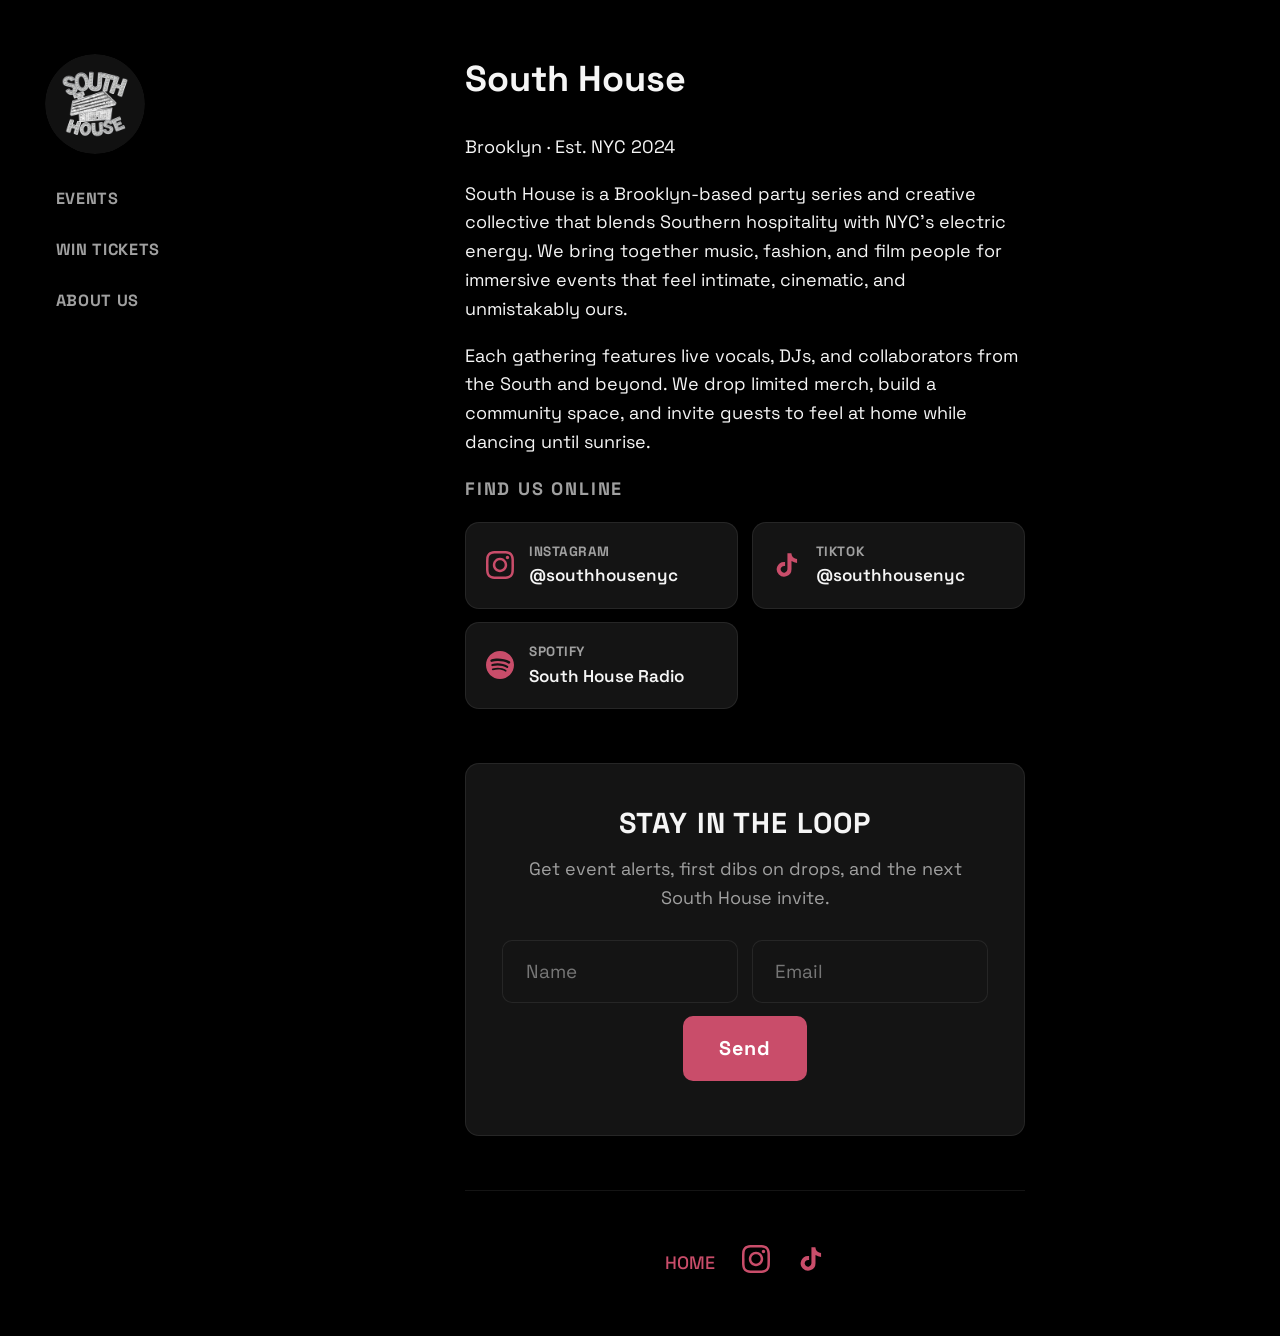
==== commit 725e9356: "Trim instagram section" ====
--- a/about.html
+++ b/about.html
@@ -124,13 +124,6 @@
                 <span class="social-card__handle">South House Radio</span>
               </span>
             </a>
-          </div>
-        </section>
-
-        <section class="ig-section">
-          <h2 class="ig-section-title">Latest on Instagram</h2>
-          <div class="ig-embed">
-            <iframe src="https://snapwidget.com/embed/17877816027189259" class="ig-post-embed" title="South House Instagram" loading="lazy" allowtransparency="true" frameborder="0"></iframe>
           </div>
         </section>
 
